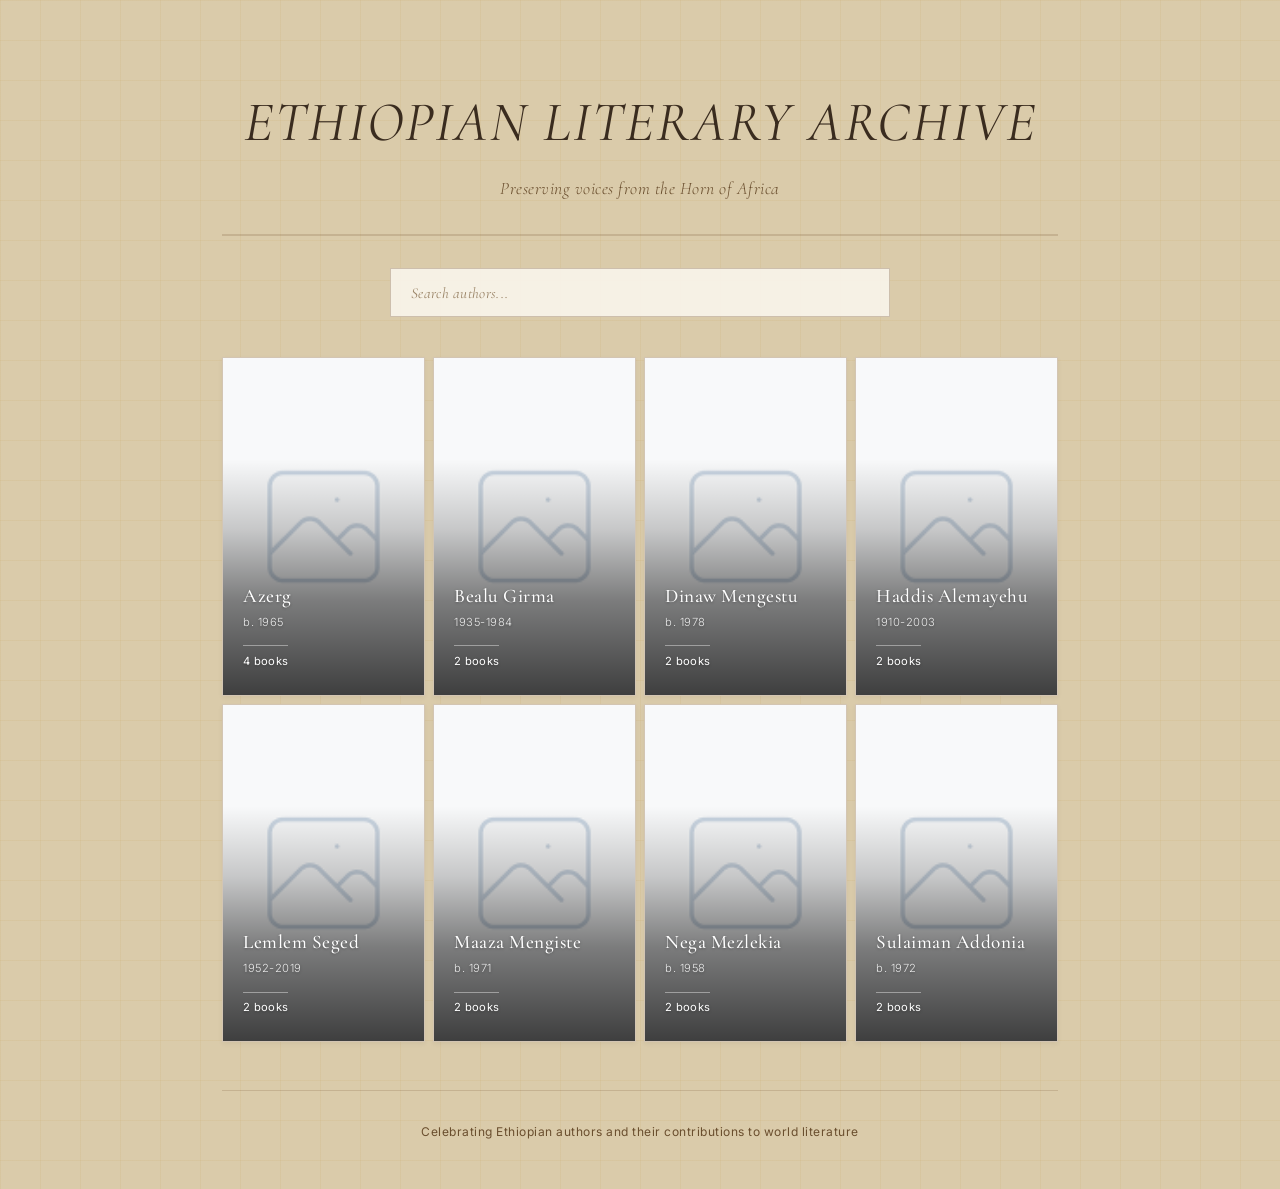
==== index.html @ 119cc8d7 "minor updates" ====
<!DOCTYPE html>
<html lang="en">
<head>
    <meta charset="UTF-8">
    <meta name="viewport" content="width=device-width, initial-scale=1.0">
    
    <!-- Primary Meta Tags -->
    <title>Ethiopian Literary Archive | Discover Ethiopian Authors & Books</title>
    <meta name="title" content="Ethiopian Literary Archive | Discover Ethiopian Authors & Books">
    <meta name="description" content="Explore the rich literary heritage of Ethiopia. Discover celebrated Ethiopian authors, their books, and literary works from Haddis Alemayehu to contemporary writers.">
    <meta name="keywords" content="Ethiopian authors, Ethiopian books, Ethiopian literature, Ethiopian writers, African literature, Amharic books, Ethiopian novels, Haddis Alemayehu, Maaza Mengiste, Dinaw Mengestu">
    <meta name="author" content="Ethiopian Literary Archive">
    <meta name="robots" content="index, follow">
    <meta name="language" content="English">
    <meta name="revisit-after" content="7 days">
        
    <!-- Preconnect for performance -->
    <link rel="preconnect" href="https://fonts.googleapis.com">
    <link rel="preconnect" href="https://fonts.gstatic.com" crossorigin>
    <link rel="preconnect" href="https://cdnjs.cloudflare.com">
    
    <!-- Fonts and Styles -->
    <link href="https://fonts.googleapis.com/css2?family=Cormorant+Garamond:ital,wght@0,300;0,400;0,500;0,600;1,300;1,400&family=Inter:opsz,wght@14..32,300;14..32,400;14..32,500&display=swap" rel="stylesheet">
    <link rel="stylesheet" href="https://cdnjs.cloudflare.com/ajax/libs/font-awesome/6.4.0/css/all.min.css">
    <link rel="stylesheet" href="style.css">
</head>
<body>
    <div class="page-wrapper">
        <header>
            <h1>Ethiopian Literary Archive</h1>
            <p class="subtitle">Preserving voices from the Horn of Africa</p>
        </header>

        <div class="search-section">
            <div class="search-wrapper">
                <input type="text" id="searchInput" placeholder="Search authors..." class="search-input" aria-label="Search authors">
                <button id="clearSearchBtn" class="clear-search-btn" style="display: none;" aria-label="Clear search">
                    <i class="fas fa-times"></i>
                </button>
            </div>
        </div>

        <div class="authors-grid" id="authorsGrid" aria-live="polite" aria-label="Authors grid">
            <div class="loading">Loading authors...</div>
        </div>

        <footer>
            <p>Celebrating Ethiopian authors and their contributions to world literature</p>
        </footer>
    </div>

    <script src="script.js"></script>
</body>
</html>
---- style.css ----
* {
    margin: 0;
    padding: 0;
    box-sizing: border-box;
}

body {
    background: #DACBAA;
    background-image: 
        linear-gradient(rgba(210, 185, 135, 0.3) 1px, transparent 1px),
        linear-gradient(90deg, rgba(210, 185, 135, 0.3) 1px, transparent 1px);
    background-size: 40px 40px;
    font-family: 'Inter', system-ui, -apple-system, sans-serif;
    color: #2D2418;
    line-height: 1.5;
}

.page-wrapper {
    max-width: 900px;
    margin: 0 auto;
    padding: 2rem 2rem 1rem;
}

/* Header Styles */
header {
    text-align: center;
    padding: 3rem 1rem 2rem;
    border-bottom: 2px solid rgba(110, 75, 45, 0.2);
    margin-bottom: 2rem;
}

h1 {
    font-family: 'Cormorant Garamond', 'Times New Roman', serif;
    font-size: 3.5rem;
    font-weight: 400;
    letter-spacing: -0.5px;
    color: #3A2C1F;
    margin-bottom: 0.75rem;
    text-transform: uppercase;
    font-style: italic;
    letter-spacing: 2px;
}

.subtitle {
    font-family: 'Cormorant Garamond', serif;
    font-size: 1.1rem;
    color: #6A4E2E;
    font-weight: 300;
    font-style: italic;
    letter-spacing: 0.5px;
}

/* Search Section */
.search-section {
    margin-bottom: 2.5rem;
    display: flex;
    justify-content: center;
}

.search-wrapper {
    width: 100%;
    max-width: 500px;
    position: relative;
}

.search-input {
    width: 100%;
    padding: 0.875rem 3rem 0.875rem 1.25rem;
    font-family: 'Inter', sans-serif;
    font-size: 0.95rem;
    background: rgba(250, 245, 235, 0.9);
    border: 1px solid rgba(110, 75, 45, 0.3);
    border-radius: 0;
    color: #2D2418;
    transition: all 0.3s ease;
    outline: none;
    letter-spacing: 0.3px;
}

.search-input:focus {
    border-color: #8B6B3D;
    background: #FFFEF8;
    box-shadow: 0 2px 8px rgba(0, 0, 0, 0.05);
}

.search-input::placeholder {
    color: #9B8568;
    font-style: italic;
    font-family: 'Cormorant Garamond', serif;
}

.clear-search-btn {
    position: absolute;
    right: 12px;
    top: 50%;
    transform: translateY(-50%);
    background: none;
    border: none;
    color: #9B8568;
    cursor: pointer;
    font-size: 1rem;
    padding: 5px;
    display: flex;
    align-items: center;
    justify-content: center;
    transition: color 0.2s ease;
}

.clear-search-btn:hover {
    color: #3A2C1F;
}

/* Breadcrumb */
.breadcrumb {
    font-family: 'Inter', sans-serif;
    font-size: 0.8rem;
    margin-bottom: 2rem;
    padding: 0.75rem 0;
    border-bottom: 1px solid rgba(110, 75, 45, 0.2);
}

.breadcrumb a {
    color: #6A4E2E;
    text-decoration: none;
    transition: color 0.2s ease;
}

.breadcrumb a:hover {
    color: #C17B5E;
}

.breadcrumb .separator {
    margin: 0 0.5rem;
    color: #9B8568;
}

.breadcrumb .current {
    color: #3A2C1F;
    font-weight: 500;
}

/* Authors Grid */
.authors-grid {
    display: grid;
    grid-template-columns: repeat(4, 1fr);
    gap: 0.5rem;
    margin-bottom: 3rem;
}

.author-card {
    position: relative;
    display: block;
    text-decoration: none;
    color: inherit;
    aspect-ratio: 3 / 5;
    overflow: hidden;
    cursor: pointer;
    background: #F5EDE0;
    border: 1px solid rgba(110, 75, 45, 0.25);
    transition: all 0.4s cubic-bezier(0.2, 0.9, 0.4, 1.1);
    box-shadow: 0 2px 5px rgba(0, 0, 0, 0.05);
}

.author-card:hover {
    transform: translateY(-6px);
    border-color: #C17B5E;
    box-shadow: 0 12px 25px rgba(0, 0, 0, 0.12);
}

.author-image {
    position: absolute;
    top: 0;
    left: 0;
    width: 100%;
    height: 100%;
    overflow: hidden;
    background: #E6DBCB;
}

.author-image img {
    width: 100%;
    height: 100%;
    object-fit: cover;
}

.placeholder-img {
    width: 100%;
    height: 100%;
    background: linear-gradient(135deg, #E6DBCB 0%, #D4C4AC 100%);
    display: flex;
    align-items: center;
    justify-content: center;
    font-size: 3rem;
    color: #8B6B3D;
}

.author-card::before {
    content: '';
    position: absolute;
    bottom: 0;
    left: 0;
    right: 0;
    height: 70%;
    background: linear-gradient(to top, 
        rgba(0, 0, 0, 0.75) 0%,
        rgba(0, 0, 0, 0.5) 40%,
        rgba(0, 0, 0, 0.2) 70%,
        transparent 100%);
    z-index: 1;
    transition: opacity 0.3s ease;
}

.author-card:hover::before {
    background: linear-gradient(to top, 
        rgba(0, 0, 0, 0.85) 0%,
        rgba(0, 0, 0, 0.6) 40%,
        rgba(0, 0, 0, 0.3) 70%,
        transparent 100%);
}

.author-info {
    position: absolute;
    bottom: 0;
    left: 0;
    right: 0;
    padding: 1.75rem 1.25rem 1.5rem;
    z-index: 2;
    color: white;
    text-shadow: 0 1px 3px rgba(0, 0, 0, 0.3);
}

.author-name {
    font-family: 'Cormorant Garamond', serif;
    font-size: 1.2rem;
    font-weight: 500;
    margin-bottom: 0.35rem;
    letter-spacing: 0.5px;
    line-height: 1.3;
}

.author-years {
    font-family: 'Inter', sans-serif;
    font-size: 0.7rem;
    font-weight: 300;
    letter-spacing: 0.5px;
    opacity: 0.85;
    margin-bottom: 0.5rem;
}

.author-books {
    font-family: 'Inter', sans-serif;
    font-size: 0.7rem;
    font-weight: 400;
    letter-spacing: 0.3px;
    display: inline-block;
    padding-top: 0.4rem;
    border-top: 1px solid rgba(255, 255, 255, 0.4);
    margin-top: 0.4rem;
}

.loading, .no-results {
    grid-column: 1 / -1;
    text-align: center;
    padding: 4rem 2rem;
    font-family: 'Cormorant Garamond', serif;
    font-size: 1.2rem;
    font-style: italic;
    color: #6A4E2E;
    background: rgba(250, 245, 235, 0.6);
    border: 1px solid rgba(110, 75, 45, 0.2);
}

/* Footer */
footer {
    text-align: center;
    padding: 2rem 1rem;
    border-top: 1px solid rgba(110, 75, 45, 0.2);
    margin-top: 1rem;
    font-family: 'Inter', sans-serif;
    font-size: 0.75rem;
    letter-spacing: 0.5px;
    color: #6A4E2E;
}

/* Responsive Design */
@media (max-width: 1200px) {
    .authors-grid {
        grid-template-columns: repeat(5, 1fr);
    }
    
    .page-wrapper {
        padding: 1.5rem;
    }
}

@media (max-width: 992px) {
    .authors-grid {
        grid-template-columns: repeat(4, 1fr);
    }
    
    h1 {
        font-size: 2.8rem;
    }
}

@media (max-width: 768px) {
    .page-wrapper {
        padding: 1rem;
    }
    
    header {
        padding: 2rem 1rem 1.5rem;
    }
    
    h1 {
        font-size: 2rem;
    }
    
    .subtitle {
        font-size: 0.9rem;
    }
    
    .authors-grid {
        grid-template-columns: repeat(3, 1fr);
        gap: 0.5rem;
    }
    
    .author-info {
        padding: 1.25rem 1rem 1rem;
    }
    
    .author-name {
        font-size: 0.95rem;
    }
    
    .author-years, .author-books {
        font-size: 0.6rem;
    }
}

@media (max-width: 480px) {
    .authors-grid {
        grid-template-columns: repeat(2, 1fr);
        gap: 0.5rem;
    }
    
    .author-info {
        padding: 1rem 0.75rem 0.75rem;
    }
    
    .author-name {
        font-size: 0.85rem;
    }
    
    .search-section {
        margin-bottom: 1.5rem;
    }
    
    .search-input {
        padding: 0.7rem 2.5rem 0.7rem 1rem;
        font-size: 0.85rem;
    }
}

/* Back Link */
.back-link {
    display: inline-flex;
    align-items: center;
    gap: 0.5rem;
    font-family: 'Inter', sans-serif;
    font-size: 0.875rem;
    color: #6A4E2E;
    text-decoration: none;
    margin-bottom: 1.5rem;
    transition: color 0.2s ease;
}

.back-link:hover {
    color: #3A2C1F;
}

/* Author Detail Page */
.author-content {
    min-height: 400px;
}

.loading-state {
    text-align: center;
    padding: 4rem 2rem;
    font-family: 'Cormorant Garamond', serif;
    font-size: 1.2rem;
    font-style: italic;
    color: #6A4E2E;
}

.loading-spinner {
    width: 40px;
    height: 40px;
    margin: 0 auto 1rem;
    border: 2px solid rgba(110, 75, 45, 0.2);
    border-top-color: #8B6B3D;
    border-radius: 50%;
    animation: spin 0.8s linear infinite;
}

@keyframes spin {
    to { transform: rotate(360deg); }
}

/* Author Two-Column Layout */
.author-detail {
    margin: 2rem 0 3rem;
}

.author-two-columns {
    display: grid;
    grid-template-columns: 1fr 2fr;
    gap: 2.5rem;
    margin-bottom: 3rem;
    padding-bottom: 2rem;
    border-bottom: 1px solid rgba(110, 75, 45, 0.2);
}

/* Left Column - Author Image */
.author-portrait {
    background: #F5EDE0;
    border: 1px solid rgba(110, 75, 45, 0.25);
    overflow: hidden;
    aspect-ratio: 3 / 4;
}

.author-portrait img {
    width: 100%;
    height: 100%;
    object-fit: cover;
    display: block;
}

.portrait-placeholder {
    width: 100%;
    height: 100%;
    background: linear-gradient(135deg, #E6DBCB 0%, #D4C4AC 100%);
    display: flex;
    align-items: center;
    justify-content: center;
    font-size: 4rem;
    color: #8B6B3D;
}

/* Right Column - Author Info */
.author-details {
    display: flex;
    flex-direction: column;
    gap: 1.25rem;
}

.author-name-large {
    font-family: 'Cormorant Garamond', serif;
    font-size: 2.5rem;
    font-weight: 500;
    color: #3A2C1F;
    margin-bottom: 0.25rem;
    letter-spacing: 1px;
}

.author-meta {
    font-family: 'Inter', sans-serif;
    font-size: 0.9rem;
    color: #6A4E2E;
    display: flex;
    flex-wrap: wrap;
    gap: 1rem;
    padding-bottom: 0.5rem;
    border-bottom: 1px solid rgba(110, 75, 45, 0.2);
}

.meta-item {
    display: inline-flex;
    align-items: center;
    gap: 0.5rem;
}

.meta-item i {
    font-size: 0.8rem;
    color: #9B8568;
}

.author-bio {
    font-family: 'Inter', sans-serif;
    font-size: 0.95rem;
    line-height: 1.6;
    color: #2D2418;
    margin-top: 0.5rem;
}

.external-links {
    margin-top: 1rem;
    padding-top: 1rem;
    border-top: 1px solid rgba(110, 75, 45, 0.2);
}

.external-links h3 {
    font-family: 'Cormorant Garamond', serif;
    font-size: 1rem;
    font-weight: 500;
    color: #6A4E2E;
    margin-bottom: 0.75rem;
    letter-spacing: 0.5px;
}

.links-container {
    display: flex;
    gap: 1rem;
    flex-wrap: wrap;
}

.external-link {
    display: inline-flex;
    align-items: center;
    gap: 0.5rem;
    font-family: 'Inter', sans-serif;
    font-size: 0.85rem;
    color: #6A4E2E;
    text-decoration: none;
    padding: 0.4rem 0.8rem;
    background: rgba(245, 237, 224, 0.5);
    border: 1px solid rgba(110, 75, 45, 0.25);
    transition: all 0.2s ease;
}

.external-link:hover {
    background: rgba(245, 237, 224, 0.8);
    border-color: #C17B5E;
    color: #C17B5E;
    transform: translateY(-2px);
}

.external-link i {
    font-size: 0.9rem;
}

.featured-book {
    margin-top: 1.5rem;
    padding: 1.25rem;
    background: rgba(245, 237, 224, 0.5);
    border-left: 3px solid #C17B5E;
    border-radius: 2px;
}

.featured-label {
    display: inline-flex;
    align-items: center;
    gap: 0.5rem;
    font-family: 'Inter', sans-serif;
    font-size: 0.7rem;
    font-weight: 500;
    text-transform: uppercase;
    letter-spacing: 1px;
    color: #C17B5E;
    margin-bottom: 0.75rem;
}

.featured-label i {
    font-size: 0.8rem;
}

.featured-book h4 {
    font-family: 'Cormorant Garamond', serif;
    font-size: 1.1rem;
    font-weight: 500;
    color: #3A2C1F;
    margin-bottom: 0.5rem;
}

.featured-book-link {
    display: inline-flex;
    align-items: center;
    gap: 0.5rem;
    font-family: 'Inter', sans-serif;
    font-size: 0.85rem;
    color: #C17B5E;
    text-decoration: none;
    margin-top: 0.5rem;
    transition: gap 0.2s ease;
}

.featured-book-link:hover {
    gap: 0.75rem;
    text-decoration: underline;
}

@media (max-width: 768px) {
    .external-links {
        margin-top: 0.75rem;
        padding-top: 0.75rem;
    }
    
    .links-container {
        gap: 0.75rem;
    }
    
    .external-link {
        font-size: 0.8rem;
        padding: 0.35rem 0.7rem;
    }
    
    .featured-book {
        padding: 1rem;
        margin-top: 1rem;
    }
    
    .featured-book h4 {
        font-size: 1rem;
    }
}

/* Books Section */
.books-section {
    margin-top: 2rem;
}

.books-section h2 {
    font-family: 'Cormorant Garamond', serif;
    font-size: 1.8rem;
    font-weight: 400;
    color: #3A2C1F;
    margin-bottom: 1.5rem;
    letter-spacing: 1px;
    border-left: 3px solid #C17B5E;
    padding-left: 1rem;
}

.books-grid {
    display: grid;
    grid-template-columns: repeat(4, 1fr);
    gap: 0.5rem;
    margin-bottom: 2rem;
}

.book-card {
    display: block;
    text-decoration: none;
    color: inherit;
    background: #F5EDE0;
    border: 1px solid rgba(110, 75, 45, 0.25);
    transition: all 0.3s cubic-bezier(0.2, 0.9, 0.4, 1.1);
    overflow: hidden;
}

.book-card:hover {
    transform: translateY(-4px);
    border-color: #C17B5E;
    box-shadow: 0 8px 20px rgba(0, 0, 0, 0.08);
}

.book-image {
    width: 100%;
    aspect-ratio: 2 / 2.5;
    overflow: hidden;
    background: #E6DBCB;
}

.book-image img {
    width: 100%;
    height: 100%;
    object-fit: cover;
}

.book-placeholder {
    width: 100%;
    height: 100%;
    background: linear-gradient(135deg, #E6DBCB 0%, #D4C4AC 100%);
    display: flex;
    align-items: center;
    justify-content: center;
    font-size: 2rem;
    color: #8B6B3D;
}

.book-info {
    padding: 0.875rem;
    text-align: center;
}

.book-title {
    font-family: 'Cormorant Garamond', serif;
    font-size: 1rem;
    font-weight: 500;
    color: #2D2418;
    margin-bottom: 0.35rem;
    line-height: 1.3;
}

.book-year {
    font-family: 'Inter', sans-serif;
    font-size: 0.75rem;
    color: #6A4E2E;
    letter-spacing: 0.3px;
}

.book-genre {
    font-family: 'Inter', sans-serif;
    font-size: 0.65rem;
    color: #C17B5E;
    margin-top: 0.25rem;
    letter-spacing: 0.3px;
    text-transform: uppercase;
}

.book-series {
    display: inline-block;
    font-family: 'Inter', sans-serif;
    font-size: 0.65rem;
    font-weight: 500;
    color: #C17B5E;
    background: rgba(193, 123, 94, 0.1);
    padding: 0.2rem 0.5rem;
    margin-top: 0.5rem;
    letter-spacing: 0.3px;
    border-radius: 2px;
}

.book-series-large {
    display: inline-flex;
    align-items: center;
    gap: 0.5rem;
    font-family: 'Inter', sans-serif;
    font-size: 0.85rem;
    color: #C17B5E;
    background: rgba(193, 123, 94, 0.1);
    padding: 0.4rem 0.8rem;
    margin-top: 0.5rem;
    border-radius: 2px;
}

.book-series-large i {
    font-size: 0.9rem;
}

.series-info {
    margin-top: 0.5rem;
    padding: 0.75rem;
    background: rgba(245, 237, 224, 0.5);
    border-left: 2px solid #C17B5E;
}

.series-info p {
    font-family: 'Inter', sans-serif;
    font-size: 0.85rem;
    color: #6A4E2E;
    margin-bottom: 0.5rem;
}

.series-books-link {
    display: inline-flex;
    align-items: center;
    gap: 0.5rem;
    font-family: 'Inter', sans-serif;
    font-size: 0.8rem;
    color: #C17B5E;
    text-decoration: none;
    margin-top: 0.5rem;
    transition: gap 0.2s ease;
}

.series-books-link:hover {
    gap: 0.75rem;
    text-decoration: underline;
}

@media (max-width: 768px) {
    .book-series {
        font-size: 0.6rem;
        padding: 0.15rem 0.4rem;
    }
    
    .book-series-large {
        font-size: 0.75rem;
        padding: 0.35rem 0.7rem;
    }
    
    .series-info {
        padding: 0.6rem;
    }
}

/* Related Authors Section */
.related-authors-section {
    margin-top: 3rem;
    padding-top: 2rem;
    border-top: 1px solid rgba(110, 75, 45, 0.2);
}

.related-authors-section h2 {
    font-family: 'Cormorant Garamond', serif;
    font-size: 1.5rem;
    font-weight: 400;
    color: #3A2C1F;
    margin-bottom: 1.5rem;
    letter-spacing: 1px;
}

.related-authors-grid {
    display: grid;
    grid-template-columns: repeat(4, 1fr);
    gap: 0.5rem;
}

.related-author-card {
    display: block;
    text-decoration: none;
    color: inherit;
    background: #F5EDE0;
    border: 1px solid rgba(110, 75, 45, 0.25);
    transition: all 0.3s ease;
    overflow: hidden;
    aspect-ratio: 3 / 4;
    position: relative;
}

.related-author-card:hover {
    transform: translateY(-4px);
    border-color: #C17B5E;
}

.related-author-image {
    width: 100%;
    height: 100%;
    overflow: hidden;
    background: #E6DBCB;
}

.related-author-image img {
    width: 100%;
    height: 100%;
    object-fit: cover;
}

.related-author-placeholder {
    width: 100%;
    height: 100%;
    background: linear-gradient(135deg, #E6DBCB 0%, #D4C4AC 100%);
    display: flex;
    align-items: center;
    justify-content: center;
    font-size: 2rem;
    color: #8B6B3D;
}

.related-author-info {
    position: absolute;
    bottom: 0;
    left: 0;
    right: 0;
    padding: 1rem;
    background: linear-gradient(to top, rgba(0, 0, 0, 0.7), transparent);
    color: white;
}

.related-author-name {
    font-family: 'Cormorant Garamond', serif;
    font-size: 0.9rem;
    font-weight: 500;
    margin-bottom: 0.2rem;
}

.related-author-years {
    font-family: 'Inter', sans-serif;
    font-size: 0.65rem;
    opacity: 0.8;
}

/* Error State */
.error-state {
    text-align: center;
    padding: 4rem 2rem;
    background: rgba(250, 245, 235, 0.6);
    border: 1px solid rgba(110, 75, 45, 0.2);
}

.error-state i {
    font-size: 3rem;
    color: #C17B5E;
    margin-bottom: 1rem;
}

.error-state p {
    font-family: 'Cormorant Garamond', serif;
    font-size: 1.2rem;
    color: #6A4E2E;
    margin-bottom: 1rem;
}

.error-state a {
    color: #C17B5E;
    text-decoration: none;
    font-family: 'Inter', sans-serif;
    font-size: 0.9rem;
}

/* Responsive Design for Author Page */
@media (max-width: 992px) {
    .author-two-columns {
        grid-template-columns: 1fr 1.5fr;
        gap: 2rem;
    }
    
    .books-grid {
        grid-template-columns: repeat(3, 1fr);
    }
    
    .related-authors-grid {
        grid-template-columns: repeat(3, 1fr);
    }
}

@media (max-width: 768px) {
    .author-two-columns {
        grid-template-columns: 1fr;
        gap: 1.5rem;
    }
    
    .author-portrait {
        max-width: 300px;
        margin: 0 auto;
    }
    
    .author-name-large {
        font-size: 2rem;
        text-align: center;
    }
    
    .author-meta {
        justify-content: center;
    }
    
    .author-bio {
        text-align: center;
    }
    
    .books-grid {
        grid-template-columns: repeat(2, 1fr);
    }
    
    .related-authors-grid {
        grid-template-columns: repeat(2, 1fr);
    }
    
    .books-section h2 {
        font-size: 1.5rem;
    }
    
    .book-genre {
        font-size: 0.6rem;
    }
}

@media (max-width: 480px) {
    .books-grid {
        grid-template-columns: repeat(2, 1fr);
    }
    
    .related-authors-grid {
        grid-template-columns: repeat(2, 1fr);
    }
    
    .book-title {
        font-size: 0.85rem;
    }
    
    .book-info {
        padding: 0.75rem;
    }
}

/* Book Detail Page */
.book-content {
    min-height: 400px;
}

/* Book Detail Two-Column Layout */
.book-detail {
    margin: 1rem 0 3rem;
}

.book-two-columns {
    display: grid;
    grid-template-columns: 1fr 2fr;
    gap: 2.5rem;
    margin-bottom: 3rem;
    padding-bottom: 2rem;
    border-bottom: 1px solid rgba(110, 75, 45, 0.2);
}

/* Left Column - Book Cover */
.book-cover {
    background: #F5EDE0;
    border: 1px solid rgba(110, 75, 45, 0.25);
    overflow: hidden;
    aspect-ratio: 2 / 3;
}

.book-cover img {
    width: 100%;
    height: 100%;
    object-fit: cover;
    display: block;
}

.cover-placeholder {
    width: 100%;
    height: 100%;
    background: linear-gradient(135deg, #E6DBCB 0%, #D4C4AC 100%);
    display: flex;
    align-items: center;
    justify-content: center;
    font-size: 4rem;
    color: #8B6B3D;
}

/* Right Column - Book Info */
.book-info-detail {
    display: flex;
    flex-direction: column;
    gap: 1.25rem;
}

.book-title-large {
    font-family: 'Cormorant Garamond', serif;
    font-size: 2.5rem;
    font-weight: 500;
    color: #3A2C1F;
    margin-bottom: 0.25rem;
    letter-spacing: 1px;
    line-height: 1.2;
}

.book-author-link {
    font-family: 'Inter', sans-serif;
    font-size: 1.1rem;
    color: #C17B5E;
    text-decoration: none;
    display: inline-flex;
    align-items: center;
    gap: 0.5rem;
    transition: color 0.2s ease;
}

.book-author-link:hover {
    color: #8B6B3D;
    text-decoration: underline;
}

.book-meta-grid {
    display: grid;
    grid-template-columns: repeat(2, 1fr);
    gap: 0.75rem;
    padding: 1rem 0;
    border-top: 1px solid rgba(110, 75, 45, 0.2);
    border-bottom: 1px solid rgba(110, 75, 45, 0.2);
}

.meta-row {
    display: flex;
    align-items: center;
    gap: 0.75rem;
    font-family: 'Inter', sans-serif;
    font-size: 0.9rem;
    color: #2D2418;
}

.meta-row i {
    width: 1.25rem;
    color: #C17B5E;
    font-size: 0.9rem;
}

.meta-label {
    font-weight: 500;
    color: #6A4E2E;
    min-width: 70px;
}

.meta-value {
    color: #2D2418;
}

.book-description {
    font-family: 'Inter', sans-serif;
    font-size: 0.95rem;
    line-height: 1.7;
    color: #2D2418;
    margin-top: 0.5rem;
}

/* Author Bio Snippet */
.author-bio-snippet {
    margin-top: 1rem;
    padding: 1.5rem;
    background: rgba(245, 237, 224, 0.5);
    border-left: 3px solid #C17B5E;
}

.author-bio-snippet h3 {
    font-family: 'Cormorant Garamond', serif;
    font-size: 1.3rem;
    font-weight: 500;
    color: #3A2C1F;
    margin-bottom: 0.75rem;
}

.author-bio-snippet p {
    font-family: 'Inter', sans-serif;
    font-size: 0.9rem;
    line-height: 1.6;
    color: #2D2418;
    margin-bottom: 0.75rem;
}

.read-more-link {
    display: inline-flex;
    align-items: center;
    gap: 0.5rem;
    font-family: 'Inter', sans-serif;
    font-size: 0.85rem;
    color: #C17B5E;
    text-decoration: none;
    transition: gap 0.2s ease;
}

.read-more-link:hover {
    gap: 0.75rem;
    text-decoration: underline;
}

/* Other Books Section */
.other-books-section {
    margin-top: 2rem;
}

.other-books-section h2 {
    font-family: 'Cormorant Garamond', serif;
    font-size: 1.5rem;
    font-weight: 400;
    color: #3A2C1F;
    margin-bottom: 1.5rem;
    letter-spacing: 1px;
}

.other-books-grid {
    display: grid;
    grid-template-columns: repeat(4, 1fr);
    gap: 1.5rem;
}

/* Responsive Design for Book Page */
@media (max-width: 992px) {
    .book-two-columns {
        grid-template-columns: 1fr 1.5fr;
        gap: 2rem;
    }
    
    .book-title-large {
        font-size: 2rem;
    }
    
    .other-books-grid {
        grid-template-columns: repeat(3, 1fr);
        gap: 1.25rem;
    }
}

@media (max-width: 768px) {
    .book-two-columns {
        grid-template-columns: 1fr;
        gap: 1.5rem;
    }
    
    .book-cover {
        max-width: 300px;
        margin: 0 auto;
    }
    
    .book-title-large {
        font-size: 1.75rem;
        text-align: center;
    }
    
    .book-author-link {
        justify-content: center;
    }
    
    .book-meta-grid {
        grid-template-columns: 1fr;
        gap: 0.5rem;
    }
    
    .other-books-grid {
        grid-template-columns: repeat(2, 1fr);
        gap: 1rem;
    }
    
    .author-bio-snippet {
        padding: 1.25rem;
    }
}

@media (max-width: 480px) {
    .other-books-grid {
        grid-template-columns: repeat(2, 1fr);
        gap: 0.75rem;
    }
    
    .book-meta-grid {
        gap: 0.5rem;
    }
    
    .meta-row {
        font-size: 0.85rem;
    }
}
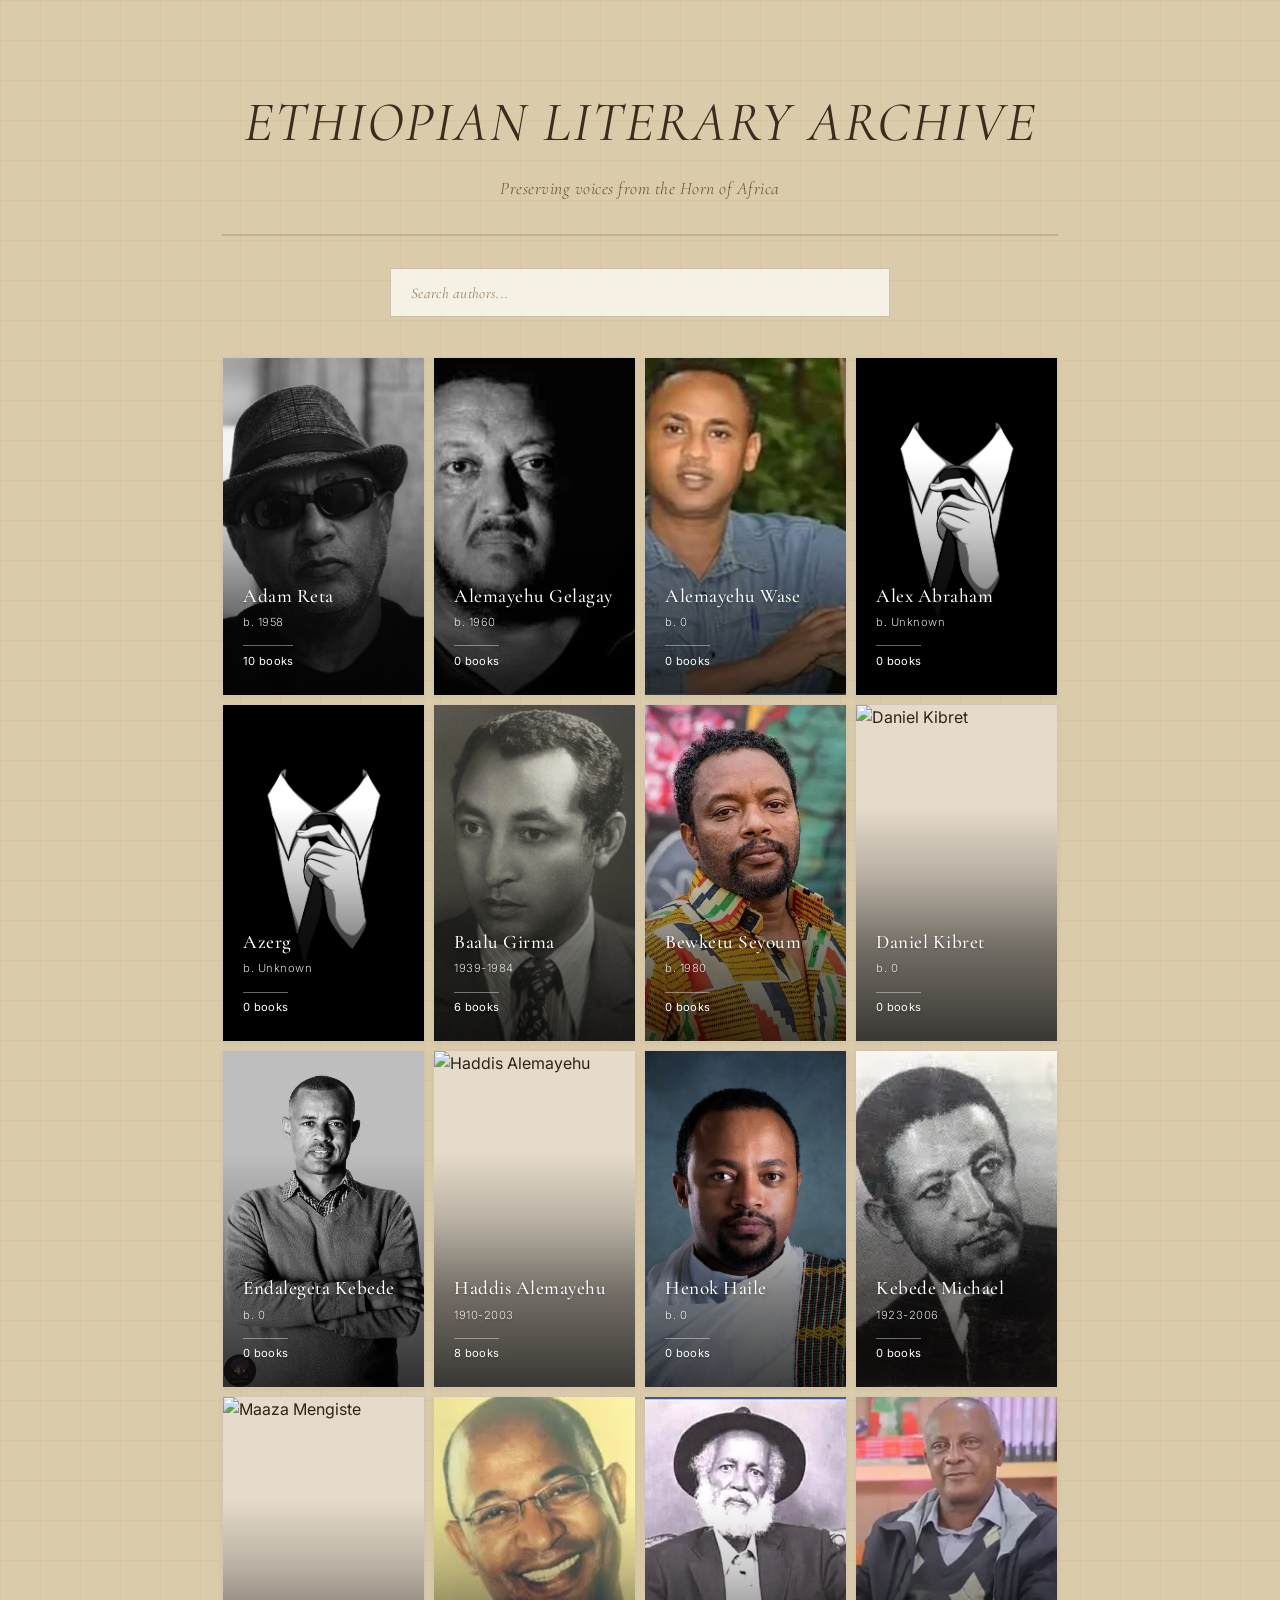
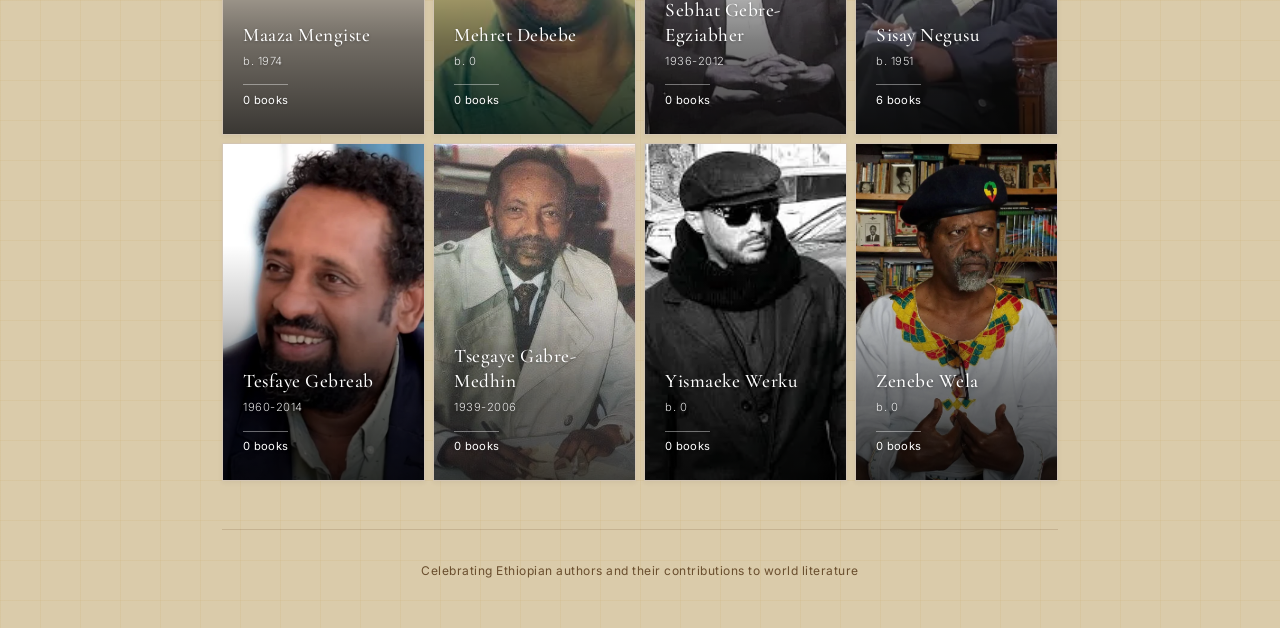
==== commit 084ecf3e: "adds seo stuff" ====
--- a/index.html
+++ b/index.html
@@ -13,7 +13,24 @@
     <meta name="robots" content="index, follow">
     <meta name="language" content="English">
     <meta name="revisit-after" content="7 days">
-        
+    
+    <!-- Open Graph / Facebook -->
+    <meta property="og:type" content="website">
+    <meta property="og:url" content="https://etharchive.github.io/">
+    <meta property="og:title" content="Ethiopian Literary Archive | Discover Ethiopian Authors & Books">
+    <meta property="og:description" content="Explore the rich literary heritage of Ethiopia. Discover celebrated Ethiopian authors, their books, and literary works.">
+    <meta property="og:image" content="https://etharchive.github.io/images/og-image.jpg">
+    
+    <!-- Twitter -->
+    <meta property="twitter:card" content="summary_large_image">
+    <meta property="twitter:url" content="https://etharchive.github.io/">
+    <meta property="twitter:title" content="Ethiopian Literary Archive | Discover Ethiopian Authors & Books">
+    <meta property="twitter:description" content="Explore the rich literary heritage of Ethiopia. Discover celebrated Ethiopian authors, their books, and literary works.">
+    <meta property="twitter:image" content="https://etharchive.github.io/images/og-image.jpg">
+    
+    <!-- Canonical URL -->
+    <link rel="canonical" href="https://etharchive.github.io/">
+    
     <!-- Preconnect for performance -->
     <link rel="preconnect" href="https://fonts.googleapis.com">
     <link rel="preconnect" href="https://fonts.gstatic.com" crossorigin>
@@ -23,6 +40,25 @@
     <link href="https://fonts.googleapis.com/css2?family=Cormorant+Garamond:ital,wght@0,300;0,400;0,500;0,600;1,300;1,400&family=Inter:opsz,wght@14..32,300;14..32,400;14..32,500&display=swap" rel="stylesheet">
     <link rel="stylesheet" href="https://cdnjs.cloudflare.com/ajax/libs/font-awesome/6.4.0/css/all.min.css">
     <link rel="stylesheet" href="style.css">
+    
+    <!-- JSON-LD Structured Data for Organization -->
+    <script type="application/ld+json">
+    {
+      "@context": "https://schema.org",
+      "@type": "Collection",
+      "name": "Ethiopian Literary Archive",
+      "description": "A digital collection celebrating Ethiopian writers and their literary works",
+      "url": "https://etharchive.github.io",
+      "creator": {
+        "@type": "Organization",
+        "name": "Ethiopian Literary Archive"
+      },
+      "about": {
+        "@type": "Thing",
+        "name": "Ethiopian Literature"
+      }
+    }
+    </script>
 </head>
 <body>
     <div class="page-wrapper">
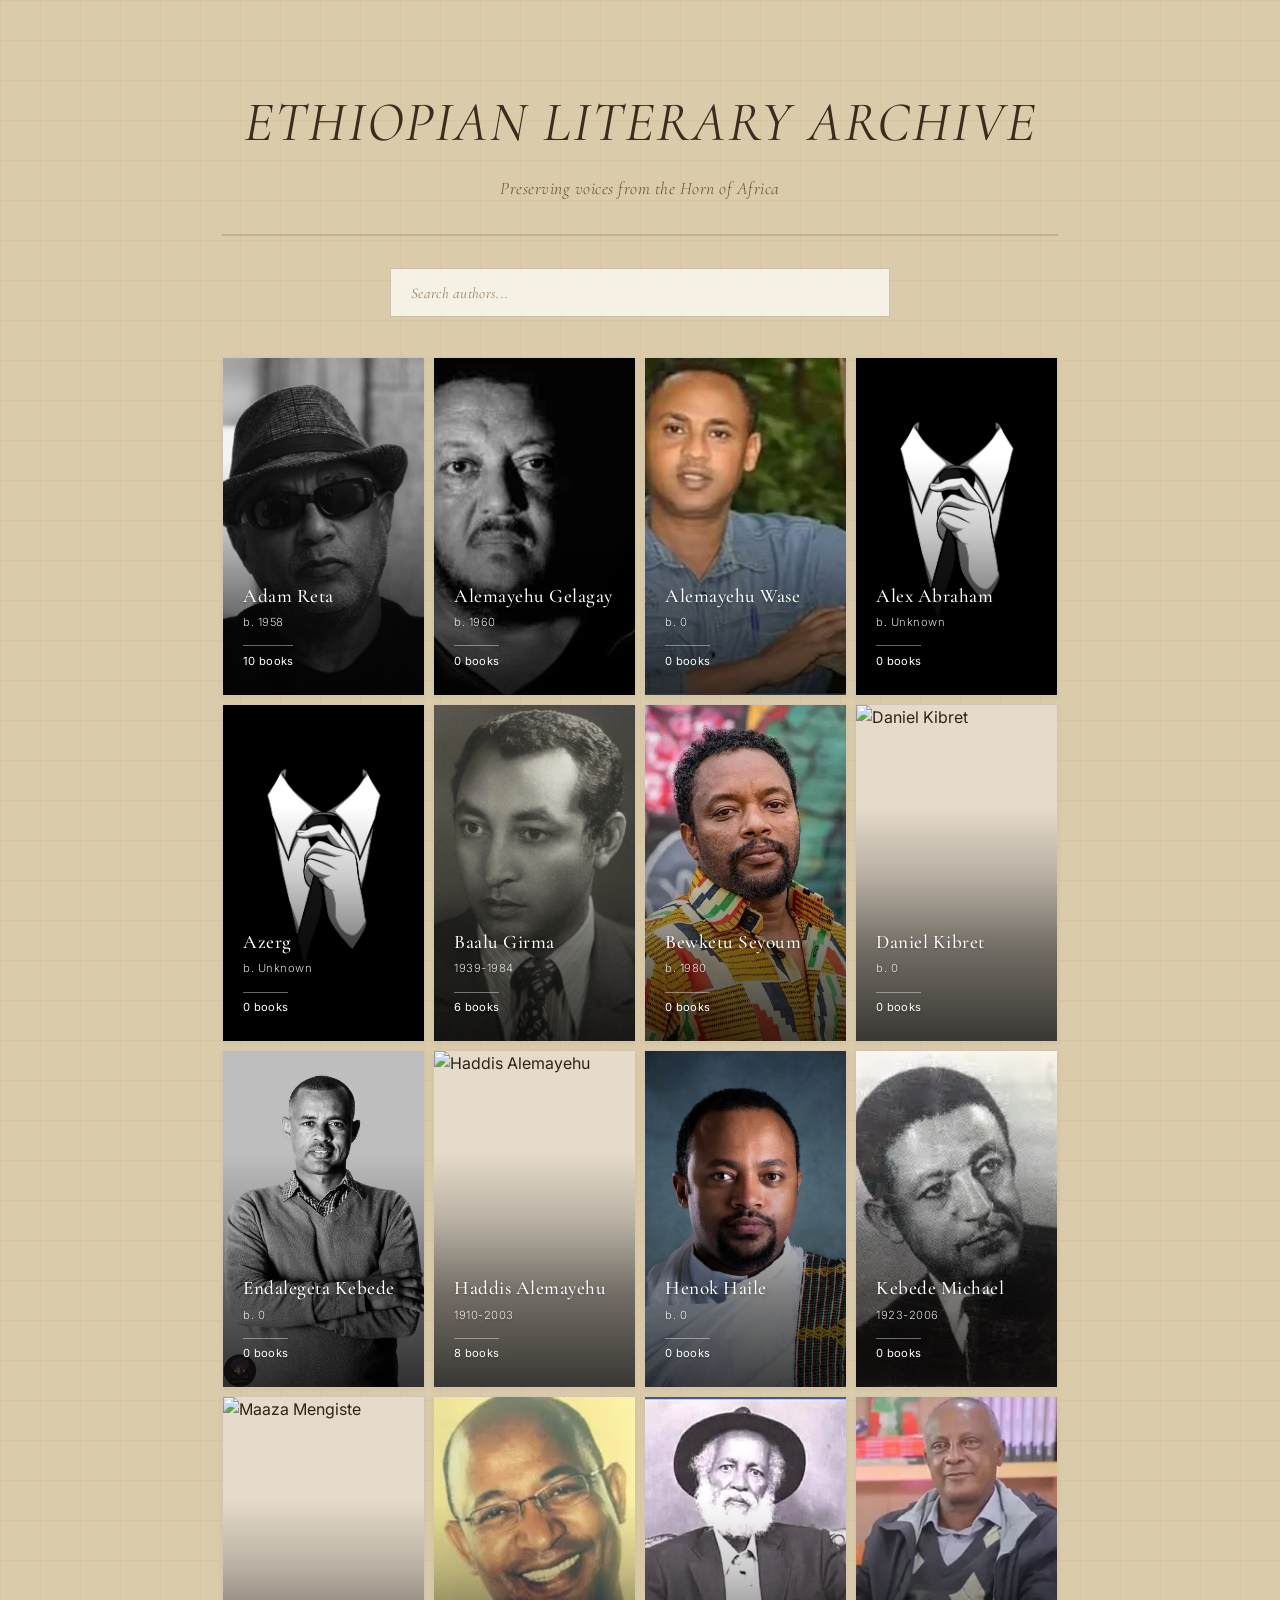
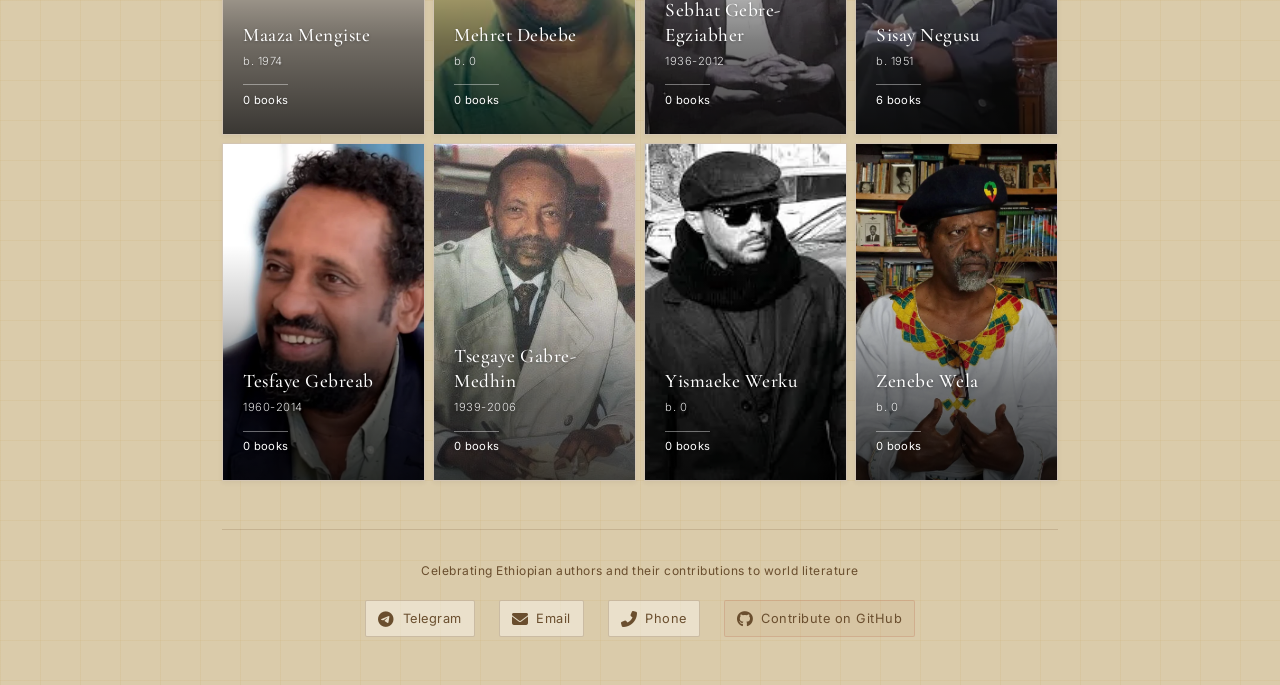
==== commit 28622aa9: "adds socials links to footer" ====
--- a/index.html
+++ b/index.html
@@ -82,6 +82,25 @@
 
         <footer>
             <p>Celebrating Ethiopian authors and their contributions to world literature</p>
+
+            <div class="footer-social">
+                <a href="https://t.me/theyordanos" target="_blank" rel="noopener noreferrer" class="social-link" aria-label="Join our Telegram channel">
+                    <i class="fab fa-telegram-plane"></i>
+                    <span>Telegram</span>
+                </a>
+                <a href="mailto:yordanoszt15@gmail.com" class="social-link" aria-label="Send us an email">
+                    <i class="fas fa-envelope"></i>
+                    <span>Email</span>
+                </a>
+                <a href="tel:+251911234567" class="social-link" aria-label="Call us">
+                    <i class="fas fa-phone-alt"></i>
+                    <span>Phone</span>
+                </a>
+                <a href="https://github.com/etharchive/etharchive.github.io" target="_blank" rel="noopener noreferrer" class="social-link github-link" aria-label="Contribute on GitHub">
+                    <i class="fab fa-github"></i>
+                    <span>Contribute on GitHub</span>
+                </a>
+            </div>
         </footer>
     </div>
 
--- a/style.css
+++ b/style.css
@@ -282,6 +282,113 @@
     color: #6A4E2E;
 }
 
+.footer-content {
+    display: flex;
+    justify-content: space-between;
+    align-items: center;
+    flex-wrap: wrap;
+    gap: 1.5rem;
+}
+
+.footer-info {
+    text-align: left;
+}
+
+.footer-social {
+    display: flex;
+    justify-content: center;
+    gap: 1.5rem;
+    flex-wrap: wrap;
+    margin-top: 20px;
+}
+
+.social-link {
+    display: inline-flex;
+    align-items: center;
+    gap: 0.5rem;
+    font-family: 'Inter', sans-serif;
+    font-size: 0.8rem;
+    color: #6A4E2E;
+    text-decoration: none;
+    padding: 0.5rem 0.75rem;
+    background: rgba(250, 245, 235, 0.5);
+    border: 1px solid rgba(110, 75, 45, 0.25);
+    transition: all 0.2s ease;
+    border-radius: 2px;
+}
+
+.social-link:hover {
+    background: rgba(250, 245, 235, 0.9);
+    border-color: #C17B5E;
+    color: #C17B5E;
+    transform: translateY(-2px);
+}
+
+.social-link i {
+    font-size: 1rem;
+    transition: transform 0.2s ease;
+}
+
+.social-link:hover i {
+    transform: scale(1.1);
+}
+
+.github-link {
+    background: rgba(193, 123, 94, 0.08);
+    border-color: rgba(193, 123, 94, 0.3);
+}
+
+.github-link:hover {
+    background: rgba(193, 123, 94, 0.15);
+    border-color: #C17B5E;
+    color: #C17B5E;
+}
+
+@media (max-width: 768px) {
+    .footer-content {
+        flex-direction: column;
+        text-align: center;
+        gap: 1rem;
+    }
+    
+    .footer-info {
+        text-align: center;
+    }
+    
+    .footer-social {
+        justify-content: center;
+        gap: 0.75rem;
+    }
+    
+    .social-link {
+        padding: 0.4rem 0.6rem;
+        font-size: 0.7rem;
+    }
+    
+    .social-link span {
+        display: inline-block;
+    }
+}
+
+@media (max-width: 480px) {
+    .footer-social {
+        gap: 0.5rem;
+        flex-wrap: wrap;
+    }
+    
+    .social-link {
+        padding: 0.35rem 0.5rem;
+    }
+    
+    .social-link span {
+        font-size: 0.65rem;
+    }
+    
+    .social-link i {
+        font-size: 0.85rem;
+    }
+}
+
 /* Responsive Design */
 @media (max-width: 1200px) {
     .authors-grid {
@@ -1150,7 +1257,7 @@
 .other-books-grid {
     display: grid;
     grid-template-columns: repeat(4, 1fr);
-    gap: 1.5rem;
+    gap: 0.5rem;
 }
 
 /* Responsive Design for Book Page */
@@ -1166,7 +1273,6 @@
     
     .other-books-grid {
         grid-template-columns: repeat(3, 1fr);
-        gap: 1.25rem;
     }
 }
 
@@ -1197,7 +1303,6 @@
     
     .other-books-grid {
         grid-template-columns: repeat(2, 1fr);
-        gap: 1rem;
     }
     
     .author-bio-snippet {
@@ -1206,11 +1311,6 @@
 }
 
 @media (max-width: 480px) {
-    .other-books-grid {
-        grid-template-columns: repeat(2, 1fr);
-        gap: 0.75rem;
-    }
-    
     .book-meta-grid {
         gap: 0.5rem;
     }
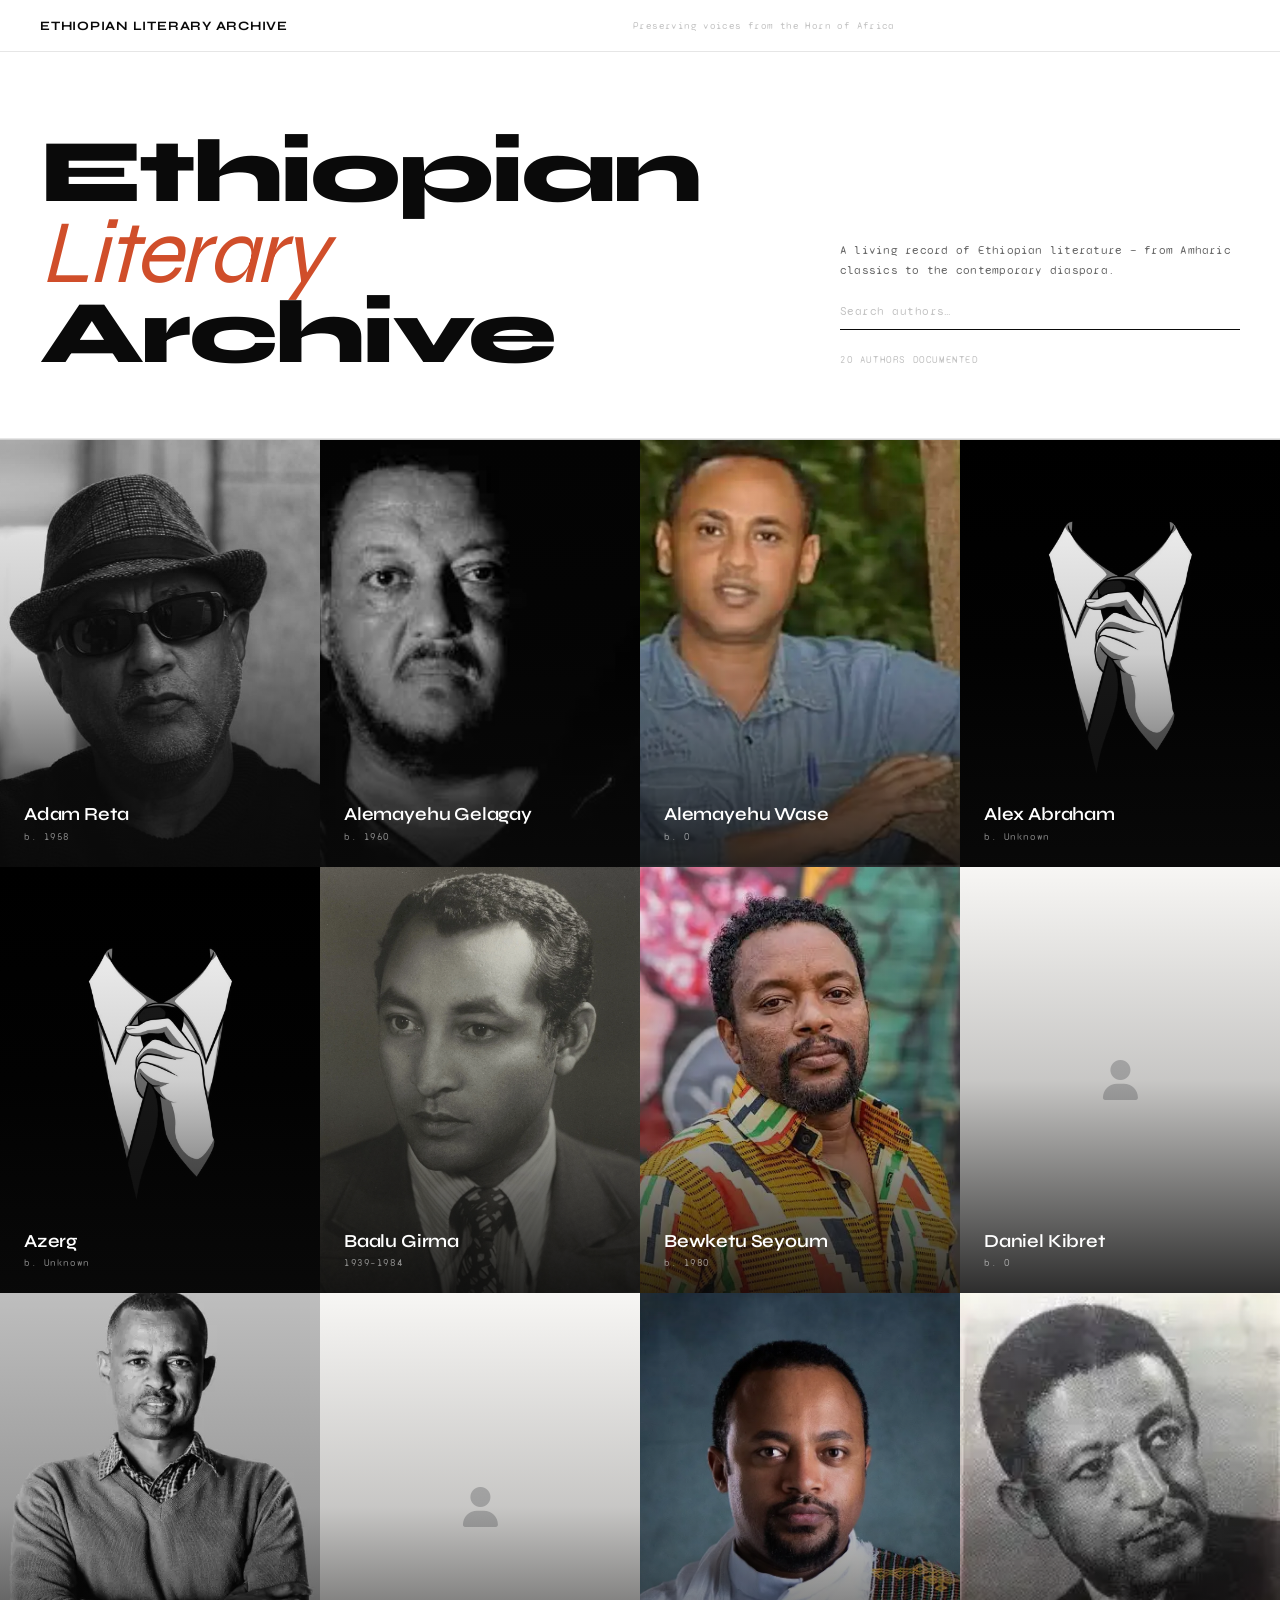
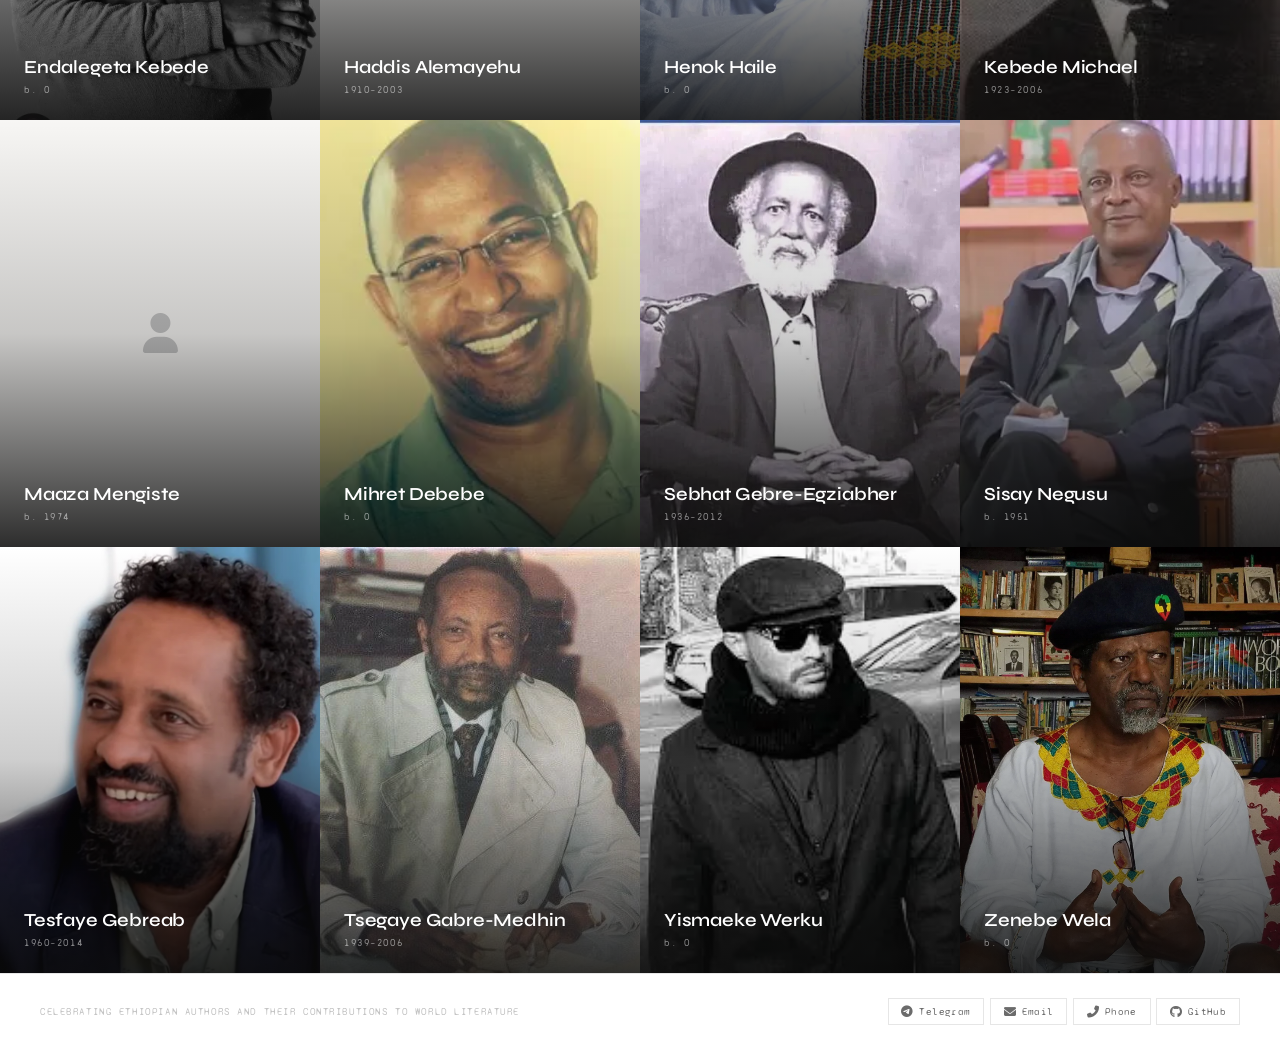
==== commit 7c2e07ca: "site redesign" ====
--- a/index.html
+++ b/index.html
@@ -3,107 +3,81 @@
 <head>
     <meta charset="UTF-8">
     <meta name="viewport" content="width=device-width, initial-scale=1.0">
-    
-    <!-- Primary Meta Tags -->
     <title>Ethiopian Literary Archive | Discover Ethiopian Authors & Books</title>
-    <meta name="title" content="Ethiopian Literary Archive | Discover Ethiopian Authors & Books">
-    <meta name="description" content="Explore the rich literary heritage of Ethiopia. Discover celebrated Ethiopian authors, their books, and literary works from Haddis Alemayehu to contemporary writers.">
-    <meta name="keywords" content="Ethiopian authors, Ethiopian books, Ethiopian literature, Ethiopian writers, African literature, Amharic books, Ethiopian novels, Haddis Alemayehu, Maaza Mengiste, Dinaw Mengestu">
+    <meta name="description" content="Explore the rich literary heritage of Ethiopia. Discover celebrated Ethiopian authors, their books, and literary works.">
+    <meta name="keywords" content="Ethiopian authors, Ethiopian books, Ethiopian literature, Ethiopian writers, African literature, Amharic books">
     <meta name="author" content="Ethiopian Literary Archive">
     <meta name="robots" content="index, follow">
-    <meta name="language" content="English">
-    <meta name="revisit-after" content="7 days">
-    
-    <!-- Open Graph / Facebook -->
     <meta property="og:type" content="website">
     <meta property="og:url" content="https://etharchive.github.io/">
-    <meta property="og:title" content="Ethiopian Literary Archive | Discover Ethiopian Authors & Books">
-    <meta property="og:description" content="Explore the rich literary heritage of Ethiopia. Discover celebrated Ethiopian authors, their books, and literary works.">
-    <meta property="og:image" content="https://etharchive.github.io/images/og-image.jpg">
-    
-    <!-- Twitter -->
+    <meta property="og:title" content="Ethiopian Literary Archive">
+    <meta property="og:description" content="Explore the rich literary heritage of Ethiopia.">
+    <meta property="og:image" content="https://etharchive.github.io/images/og-image.png">
     <meta property="twitter:card" content="summary_large_image">
-    <meta property="twitter:url" content="https://etharchive.github.io/">
-    <meta property="twitter:title" content="Ethiopian Literary Archive | Discover Ethiopian Authors & Books">
-    <meta property="twitter:description" content="Explore the rich literary heritage of Ethiopia. Discover celebrated Ethiopian authors, their books, and literary works.">
-    <meta property="twitter:image" content="https://etharchive.github.io/images/og-image.jpg">
-    
-    <!-- Canonical URL -->
     <link rel="canonical" href="https://etharchive.github.io/">
-    
-    <!-- Preconnect for performance -->
     <link rel="preconnect" href="https://fonts.googleapis.com">
     <link rel="preconnect" href="https://fonts.gstatic.com" crossorigin>
-    <link rel="preconnect" href="https://cdnjs.cloudflare.com">
-    
-    <!-- Fonts and Styles -->
-    <link href="https://fonts.googleapis.com/css2?family=Cormorant+Garamond:ital,wght@0,300;0,400;0,500;0,600;1,300;1,400&family=Inter:opsz,wght@14..32,300;14..32,400;14..32,500&display=swap" rel="stylesheet">
+    <link href="https://fonts.googleapis.com/css2?family=Syne:wght@400;500;600;700;800&family=Syne+Mono&display=swap" rel="stylesheet">
     <link rel="stylesheet" href="https://cdnjs.cloudflare.com/ajax/libs/font-awesome/6.4.0/css/all.min.css">
     <link rel="stylesheet" href="style.css">
-    
-    <!-- JSON-LD Structured Data for Organization -->
-    <script type="application/ld+json">
-    {
-      "@context": "https://schema.org",
-      "@type": "Collection",
-      "name": "Ethiopian Literary Archive",
-      "description": "A digital collection celebrating Ethiopian writers and their literary works",
-      "url": "https://etharchive.github.io",
-      "creator": {
-        "@type": "Organization",
-        "name": "Ethiopian Literary Archive"
-      },
-      "about": {
-        "@type": "Thing",
-        "name": "Ethiopian Literature"
-      }
-    }
-    </script>
 </head>
 <body>
-    <div class="page-wrapper">
-        <header>
-            <h1>Ethiopian Literary Archive</h1>
-            <p class="subtitle">Preserving voices from the Horn of Africa</p>
-        </header>
 
+<nav class="site-nav">
+    <a href="index.html" class="nav-logo">Ethiopian Literary Archive</a>
+    <span class="nav-tagline">Preserving voices from the Horn of Africa</span>
+    <div class="nav-right"></div>
+</nav>
+
+<div class="index-hero">
+    <h1 class="hero-title">Ethiopian<br><em>Literary</em><br>Archive</h1>
+    <div class="hero-right">
+        <p class="hero-desc">A living record of Ethiopian literature — from Amharic classics to the contemporary diaspora.</p>
         <div class="search-section">
             <div class="search-wrapper">
-                <input type="text" id="searchInput" placeholder="Search authors..." class="search-input" aria-label="Search authors">
-                <button id="clearSearchBtn" class="clear-search-btn" style="display: none;" aria-label="Clear search">
+                <input type="text" id="searchInput" placeholder="Search authors…" class="search-input" aria-label="Search authors">
+                <button id="clearSearchBtn" class="clear-search-btn" style="display:none;" aria-label="Clear search">
                     <i class="fas fa-times"></i>
                 </button>
             </div>
         </div>
+        <div class="hero-count" id="heroCount">&nbsp;</div>
+    </div>
+</div>
 
-        <div class="authors-grid" id="authorsGrid" aria-live="polite" aria-label="Authors grid">
-            <div class="loading">Loading authors...</div>
-        </div>
+<div class="authors-grid" id="authorsGrid" aria-live="polite" aria-label="Authors grid">
+    <div class="loading">Loading authors…</div>
+</div>
 
-        <footer>
-            <p>Celebrating Ethiopian authors and their contributions to world literature</p>
+<footer>
+    <p>Celebrating Ethiopian authors and their contributions to world literature</p>
+    <div class="footer-social">
+        <a href="https://t.me/theyordanos" target="_blank" rel="noopener noreferrer" class="social-link">
+            <i class="fab fa-telegram-plane"></i><span>Telegram</span>
+        </a>
+        <a href="mailto:yordanoszt15@gmail.com" class="social-link">
+            <i class="fas fa-envelope"></i><span>Email</span>
+        </a>
+        <a href="tel:+251949860385" class="social-link">
+            <i class="fas fa-phone-alt"></i><span>Phone</span>
+        </a>
+        <a href="https://github.com/etharchive/etharchive.github.io" target="_blank" rel="noopener noreferrer" class="social-link">
+            <i class="fab fa-github"></i><span>GitHub</span>
+        </a>
+    </div>
+</footer>
 
-            <div class="footer-social">
-                <a href="https://t.me/theyordanos" target="_blank" rel="noopener noreferrer" class="social-link" aria-label="Join our Telegram channel">
-                    <i class="fab fa-telegram-plane"></i>
-                    <span>Telegram</span>
-                </a>
-                <a href="mailto:yordanoszt15@gmail.com" class="social-link" aria-label="Send us an email">
-                    <i class="fas fa-envelope"></i>
-                    <span>Email</span>
-                </a>
-                <a href="tel:+251911234567" class="social-link" aria-label="Call us">
-                    <i class="fas fa-phone-alt"></i>
-                    <span>Phone</span>
-                </a>
-                <a href="https://github.com/etharchive/etharchive.github.io" target="_blank" rel="noopener noreferrer" class="social-link github-link" aria-label="Contribute on GitHub">
-                    <i class="fab fa-github"></i>
-                    <span>Contribute on GitHub</span>
-                </a>
-            </div>
-        </footer>
-    </div>
-
-    <script src="script.js"></script>
+<script src="script.js"></script>
+<script>
+    document.addEventListener('DOMContentLoaded', () => {
+        const tick = setInterval(() => {
+            const cards = document.querySelectorAll('.author-card');
+            if (cards.length > 0) {
+                document.getElementById('heroCount').textContent = cards.length + ' authors documented';
+                clearInterval(tick);
+            }
+        }, 150);
+    });
+</script>
 </body>
-</html>+</html>
--- a/style.css
+++ b/style.css
@@ -1,1321 +1,801 @@
-* {
-    margin: 0;
-    padding: 0;
-    box-sizing: border-box;
-}
-
-body {
-    background: #DACBAA;
-    background-image: 
-        linear-gradient(rgba(210, 185, 135, 0.3) 1px, transparent 1px),
-        linear-gradient(90deg, rgba(210, 185, 135, 0.3) 1px, transparent 1px);
-    background-size: 40px 40px;
-    font-family: 'Inter', system-ui, -apple-system, sans-serif;
-    color: #2D2418;
-    line-height: 1.5;
-}
-
-.page-wrapper {
-    max-width: 900px;
-    margin: 0 auto;
-    padding: 2rem 2rem 1rem;
-}
-
-/* Header Styles */
-header {
-    text-align: center;
-    padding: 3rem 1rem 2rem;
-    border-bottom: 2px solid rgba(110, 75, 45, 0.2);
-    margin-bottom: 2rem;
-}
-
-h1 {
-    font-family: 'Cormorant Garamond', 'Times New Roman', serif;
-    font-size: 3.5rem;
+@import url('https://fonts.googleapis.com/css2?family=Syne:wght@400;500;600;700;800&family=Syne+Mono&display=swap');
+
+*, *::before, *::after { margin: 0; padding: 0; box-sizing: border-box; }
+
+:root {
+    --white:  #FFFFFF;
+    --off:    #F7F6F4;
+    --ink:    #0A0A0A;
+    --mid:    #6B6B6B;
+    --faint:  #C4C4C4;
+    --rule:   rgba(10,10,10,0.1);
+    --accent: #D04E2A;
+    --serif:  'Syne', sans-serif;
+    --mono:   'Syne Mono', monospace;
+}
+
+html { font-size: 16px; -webkit-font-smoothing: antialiased; }
+body { background: var(--white); color: var(--ink); font-family: var(--serif); }
+
+/* ── NAV ─────────────────────────────── */
+
+.site-nav {
+    position: sticky; top: 0; z-index: 100;
+    background: var(--white);
+    border-bottom: 1px solid var(--rule);
+    display: flex;
+    align-items: center;
+    justify-content: space-between;
+    padding: 0 2.5rem;
+    height: 52px;
+}
+
+.nav-logo {
+    font-family: var(--serif);
+    font-size: 0.8rem;
+    font-weight: 700;
+    letter-spacing: 0.06em;
+    text-transform: uppercase;
+    color: var(--ink);
+    text-decoration: none;
+}
+
+.nav-tagline {
+    font-family: var(--mono);
+    font-size: 0.6rem;
+    color: var(--faint);
+    letter-spacing: 0.04em;
+}
+
+.nav-right { display: flex; align-items: center; gap: 1.5rem; }
+
+.back-link {
+    display: inline-flex;
+    align-items: center;
+    gap: 0.5rem;
+    font-family: var(--mono);
+    font-size: 0.62rem;
+    letter-spacing: 0.06em;
+    color: var(--mid);
+    text-decoration: none;
+    transition: color 0.15s;
+}
+.back-link:hover { color: var(--ink); }
+
+/* ── HERO ────────────────────────────── */
+
+.index-hero {
+    padding: 5rem 2.5rem 4rem;
+    border-bottom: 1px solid var(--rule);
+    display: grid;
+    grid-template-columns: 1fr 400px;
+    gap: 4rem;
+    align-items: end;
+}
+
+.hero-title {
+    font-size: clamp(3.5rem, 7vw, 7rem);
+    font-weight: 800;
+    line-height: 0.9;
+    letter-spacing: -0.03em;
+    color: var(--ink);
+}
+
+.hero-title em {
+    font-style: italic;
     font-weight: 400;
-    letter-spacing: -0.5px;
-    color: #3A2C1F;
-    margin-bottom: 0.75rem;
+    color: var(--accent);
+}
+
+.hero-right {
+    padding-bottom: 0.5rem;
+    display: flex;
+    flex-direction: column;
+    gap: 1.5rem;
+}
+
+.hero-desc {
+    font-family: var(--mono);
+    font-size: 0.75rem;
+    line-height: 1.7;
+    color: var(--mid);
+    letter-spacing: 0.02em;
+}
+
+.hero-count {
+    font-family: var(--mono);
+    font-size: 0.62rem;
+    color: var(--faint);
+    letter-spacing: 0.06em;
     text-transform: uppercase;
-    font-style: italic;
-    letter-spacing: 2px;
-}
-
-.subtitle {
-    font-family: 'Cormorant Garamond', serif;
-    font-size: 1.1rem;
-    color: #6A4E2E;
-    font-weight: 300;
-    font-style: italic;
-    letter-spacing: 0.5px;
-}
-
-/* Search Section */
-.search-section {
-    margin-bottom: 2.5rem;
-    display: flex;
-    justify-content: center;
-}
-
-.search-wrapper {
-    width: 100%;
-    max-width: 500px;
-    position: relative;
-}
+}
+
+/* ── SEARCH ──────────────────────────── */
+
+.search-section { display: block; padding: 0; }
+.search-wrapper { position: relative; display: flex; align-items: center; }
 
 .search-input {
     width: 100%;
-    padding: 0.875rem 3rem 0.875rem 1.25rem;
-    font-family: 'Inter', sans-serif;
-    font-size: 0.95rem;
-    background: rgba(250, 245, 235, 0.9);
-    border: 1px solid rgba(110, 75, 45, 0.3);
-    border-radius: 0;
-    color: #2D2418;
-    transition: all 0.3s ease;
+    padding: 0 1.5rem 0.65rem 0;
+    font-family: var(--mono);
+    font-size: 0.72rem;
+    letter-spacing: 0.04em;
+    background: transparent;
+    border: none;
+    border-bottom: 1.5px solid var(--ink);
+    color: var(--ink);
     outline: none;
-    letter-spacing: 0.3px;
-}
-
-.search-input:focus {
-    border-color: #8B6B3D;
-    background: #FFFEF8;
-    box-shadow: 0 2px 8px rgba(0, 0, 0, 0.05);
-}
-
-.search-input::placeholder {
-    color: #9B8568;
-    font-style: italic;
-    font-family: 'Cormorant Garamond', serif;
-}
+    transition: border-color 0.15s;
+}
+.search-input:focus { border-bottom-color: var(--accent); }
+.search-input::placeholder { color: var(--faint); }
 
 .clear-search-btn {
-    position: absolute;
-    right: 12px;
-    top: 50%;
-    transform: translateY(-50%);
-    background: none;
-    border: none;
-    color: #9B8568;
-    cursor: pointer;
-    font-size: 1rem;
-    padding: 5px;
-    display: flex;
-    align-items: center;
-    justify-content: center;
-    transition: color 0.2s ease;
-}
-
-.clear-search-btn:hover {
-    color: #3A2C1F;
-}
-
-/* Breadcrumb */
-.breadcrumb {
-    font-family: 'Inter', sans-serif;
-    font-size: 0.8rem;
-    margin-bottom: 2rem;
-    padding: 0.75rem 0;
-    border-bottom: 1px solid rgba(110, 75, 45, 0.2);
-}
-
-.breadcrumb a {
-    color: #6A4E2E;
-    text-decoration: none;
-    transition: color 0.2s ease;
-}
-
-.breadcrumb a:hover {
-    color: #C17B5E;
-}
-
-.breadcrumb .separator {
-    margin: 0 0.5rem;
-    color: #9B8568;
-}
-
-.breadcrumb .current {
-    color: #3A2C1F;
-    font-weight: 500;
-}
-
-/* Authors Grid */
+    position: absolute; right: 0; top: 50%; transform: translateY(-60%);
+    background: none; border: none; color: var(--mid);
+    cursor: pointer; font-size: 0.72rem;
+    display: flex; align-items: center; transition: color 0.15s;
+}
+.clear-search-btn:hover { color: var(--ink); }
+
+/* ── GRID ────────────────────────────── */
+
 .authors-grid {
     display: grid;
     grid-template-columns: repeat(4, 1fr);
-    gap: 0.5rem;
-    margin-bottom: 3rem;
+    gap: 0;
+    background: var(--rule);
+    border-top: 1px solid var(--rule);
 }
 
 .author-card {
     position: relative;
     display: block;
     text-decoration: none;
-    color: inherit;
-    aspect-ratio: 3 / 5;
+    aspect-ratio: 3 / 4;
     overflow: hidden;
-    cursor: pointer;
-    background: #F5EDE0;
-    border: 1px solid rgba(110, 75, 45, 0.25);
-    transition: all 0.4s cubic-bezier(0.2, 0.9, 0.4, 1.1);
-    box-shadow: 0 2px 5px rgba(0, 0, 0, 0.05);
-}
-
-.author-card:hover {
-    transform: translateY(-6px);
-    border-color: #C17B5E;
-    box-shadow: 0 12px 25px rgba(0, 0, 0, 0.12);
-}
-
-.author-image {
-    position: absolute;
-    top: 0;
-    left: 0;
-    width: 100%;
-    height: 100%;
-    overflow: hidden;
-    background: #E6DBCB;
-}
-
+    background: var(--off);
+    outline: none;
+}
+
+.author-card::after {
+    content: '';
+    position: absolute; inset: 0;
+    background: linear-gradient(to top,
+        rgba(10,10,10,0.85) 0%,
+        rgba(10,10,10,0.2) 50%,
+        transparent 100%);
+    z-index: 1;
+    transition: opacity 0.3s;
+}
+.author-card:hover::after { opacity: 0.7; }
+.author-card:hover .author-image img { transform: scale(1.05); }
+
+.author-image { position: absolute; inset: 0; }
 .author-image img {
-    width: 100%;
-    height: 100%;
+    width: 100%; height: 100%;
     object-fit: cover;
+    display: block;
+    transition: transform 0.6s cubic-bezier(0.4,0,0.2,1);
 }
 
 .placeholder-img {
-    width: 100%;
-    height: 100%;
-    background: linear-gradient(135deg, #E6DBCB 0%, #D4C4AC 100%);
+    width: 100%; height: 100%;
+    background: var(--off);
+    display: flex; align-items: center; justify-content: center;
+    font-size: 2.5rem; color: var(--faint);
+}
+
+.author-info {
+    position: absolute; bottom: 0; left: 0; right: 0;
+    padding: 2rem 1.5rem 1.5rem;
+    z-index: 2;
+}
+
+.author-name {
+    font-family: var(--serif);
+    font-size: 1.15rem;
+    font-weight: 600;
+    color: #fff;
+    line-height: 1.2;
+    margin-bottom: 0.35rem;
+    letter-spacing: -0.01em;
+}
+
+.author-years {
+    font-family: var(--mono);
+    font-size: 0.6rem;
+    color: rgba(255,255,255,0.5);
+    letter-spacing: 0.06em;
+}
+
+.author-books { display: none; }
+
+.loading, .no-results {
+    grid-column: 1/-1;
+    text-align: center;
+    padding: 5rem 2rem;
+    font-family: var(--mono);
+    font-size: 0.75rem;
+    color: var(--mid);
+    background: var(--white);
+}
+
+/* ── FOOTER ──────────────────────────── */
+
+footer {
+    border-top: 1px solid var(--rule);
     display: flex;
     align-items: center;
-    justify-content: center;
-    font-size: 3rem;
-    color: #8B6B3D;
-}
-
-.author-card::before {
-    content: '';
-    position: absolute;
-    bottom: 0;
-    left: 0;
-    right: 0;
-    height: 70%;
-    background: linear-gradient(to top, 
-        rgba(0, 0, 0, 0.75) 0%,
-        rgba(0, 0, 0, 0.5) 40%,
-        rgba(0, 0, 0, 0.2) 70%,
-        transparent 100%);
-    z-index: 1;
-    transition: opacity 0.3s ease;
-}
-
-.author-card:hover::before {
-    background: linear-gradient(to top, 
-        rgba(0, 0, 0, 0.85) 0%,
-        rgba(0, 0, 0, 0.6) 40%,
-        rgba(0, 0, 0, 0.3) 70%,
-        transparent 100%);
-}
-
-.author-info {
-    position: absolute;
-    bottom: 0;
-    left: 0;
-    right: 0;
-    padding: 1.75rem 1.25rem 1.5rem;
-    z-index: 2;
-    color: white;
-    text-shadow: 0 1px 3px rgba(0, 0, 0, 0.3);
-}
-
-.author-name {
-    font-family: 'Cormorant Garamond', serif;
-    font-size: 1.2rem;
-    font-weight: 500;
-    margin-bottom: 0.35rem;
-    letter-spacing: 0.5px;
-    line-height: 1.3;
-}
-
-.author-years {
-    font-family: 'Inter', sans-serif;
-    font-size: 0.7rem;
-    font-weight: 300;
-    letter-spacing: 0.5px;
-    opacity: 0.85;
-    margin-bottom: 0.5rem;
-}
-
-.author-books {
-    font-family: 'Inter', sans-serif;
-    font-size: 0.7rem;
-    font-weight: 400;
-    letter-spacing: 0.3px;
-    display: inline-block;
-    padding-top: 0.4rem;
-    border-top: 1px solid rgba(255, 255, 255, 0.4);
-    margin-top: 0.4rem;
-}
-
-.loading, .no-results {
-    grid-column: 1 / -1;
-    text-align: center;
-    padding: 4rem 2rem;
-    font-family: 'Cormorant Garamond', serif;
-    font-size: 1.2rem;
-    font-style: italic;
-    color: #6A4E2E;
-    background: rgba(250, 245, 235, 0.6);
-    border: 1px solid rgba(110, 75, 45, 0.2);
-}
-
-/* Footer */
-footer {
-    text-align: center;
-    padding: 2rem 1rem;
-    border-top: 1px solid rgba(110, 75, 45, 0.2);
-    margin-top: 1rem;
-    font-family: 'Inter', sans-serif;
-    font-size: 0.75rem;
-    letter-spacing: 0.5px;
-    color: #6A4E2E;
-}
-
-.footer-content {
-    display: flex;
     justify-content: space-between;
-    align-items: center;
+    padding: 1.5rem 2.5rem;
+    gap: 2rem;
     flex-wrap: wrap;
-    gap: 1.5rem;
-}
-
-.footer-info {
-    text-align: left;
-}
-
-.footer-social {
-    display: flex;
-    justify-content: center;
-    gap: 1.5rem;
-    flex-wrap: wrap;
-    margin-top: 20px;
-}
+}
+
+footer > p {
+    font-family: var(--mono);
+    font-size: 0.6rem;
+    color: var(--faint);
+    letter-spacing: 0.06em;
+    text-transform: uppercase;
+}
+
+.footer-social { display: flex; align-items: center; gap: 0.35rem; flex-wrap: wrap; }
 
 .social-link {
     display: inline-flex;
     align-items: center;
-    gap: 0.5rem;
-    font-family: 'Inter', sans-serif;
-    font-size: 0.8rem;
-    color: #6A4E2E;
+    gap: 0.35rem;
+    font-family: var(--mono);
+    font-size: 0.6rem;
+    color: var(--mid);
     text-decoration: none;
-    padding: 0.5rem 0.75rem;
-    background: rgba(250, 245, 235, 0.5);
-    border: 1px solid rgba(110, 75, 45, 0.25);
-    transition: all 0.2s ease;
-    border-radius: 2px;
-}
-
-.social-link:hover {
-    background: rgba(250, 245, 235, 0.9);
-    border-color: #C17B5E;
-    color: #C17B5E;
-    transform: translateY(-2px);
-}
-
-.social-link i {
-    font-size: 1rem;
-    transition: transform 0.2s ease;
-}
-
-.social-link:hover i {
-    transform: scale(1.1);
-}
-
-.github-link {
-    background: rgba(193, 123, 94, 0.08);
-    border-color: rgba(193, 123, 94, 0.3);
-}
-
-.github-link:hover {
-    background: rgba(193, 123, 94, 0.15);
-    border-color: #C17B5E;
-    color: #C17B5E;
-}
-
-@media (max-width: 768px) {
-    .footer-content {
-        flex-direction: column;
-        text-align: center;
-        gap: 1rem;
-    }
-    
-    .footer-info {
-        text-align: center;
-    }
-    
-    .footer-social {
-        justify-content: center;
-        gap: 0.75rem;
-    }
-    
-    .social-link {
-        padding: 0.4rem 0.6rem;
-        font-size: 0.7rem;
-    }
-    
-    .social-link span {
-        display: inline-block;
-    }
-}
-
-@media (max-width: 480px) {
-    .footer-social {
-        gap: 0.5rem;
-        flex-wrap: wrap;
-    }
-    
-    .social-link {
-        padding: 0.35rem 0.5rem;
-    }
-    
-    .social-link span {
-        font-size: 0.65rem;
-    }
-    
-    .social-link i {
-        font-size: 0.85rem;
-    }
-}
-
-/* Responsive Design */
-@media (max-width: 1200px) {
-    .authors-grid {
-        grid-template-columns: repeat(5, 1fr);
-    }
-    
-    .page-wrapper {
-        padding: 1.5rem;
-    }
-}
-
-@media (max-width: 992px) {
-    .authors-grid {
-        grid-template-columns: repeat(4, 1fr);
-    }
-    
-    h1 {
-        font-size: 2.8rem;
-    }
-}
-
-@media (max-width: 768px) {
-    .page-wrapper {
-        padding: 1rem;
-    }
-    
-    header {
-        padding: 2rem 1rem 1.5rem;
-    }
-    
-    h1 {
-        font-size: 2rem;
-    }
-    
-    .subtitle {
-        font-size: 0.9rem;
-    }
-    
-    .authors-grid {
-        grid-template-columns: repeat(3, 1fr);
-        gap: 0.5rem;
-    }
-    
-    .author-info {
-        padding: 1.25rem 1rem 1rem;
-    }
-    
-    .author-name {
-        font-size: 0.95rem;
-    }
-    
-    .author-years, .author-books {
-        font-size: 0.6rem;
-    }
-}
-
-@media (max-width: 480px) {
-    .authors-grid {
-        grid-template-columns: repeat(2, 1fr);
-        gap: 0.5rem;
-    }
-    
-    .author-info {
-        padding: 1rem 0.75rem 0.75rem;
-    }
-    
-    .author-name {
-        font-size: 0.85rem;
-    }
-    
-    .search-section {
-        margin-bottom: 1.5rem;
-    }
-    
-    .search-input {
-        padding: 0.7rem 2.5rem 0.7rem 1rem;
-        font-size: 0.85rem;
-    }
-}
-
-/* Back Link */
-.back-link {
-    display: inline-flex;
+    padding: 0.4rem 0.8rem;
+    border: 1px solid var(--rule);
+    letter-spacing: 0.04em;
+    transition: all 0.15s;
+}
+.social-link:hover { border-color: var(--ink); color: var(--ink); }
+.social-link i { font-size: 0.75rem; }
+
+/* ── LOADING STATE ───────────────────── */
+
+.author-content, .book-content { min-height: 60vh; }
+
+.loading-state {
+    display: flex; flex-direction: column;
+    align-items: center; justify-content: center;
+    min-height: 40vh;
+    font-family: var(--mono);
+    font-size: 0.72rem;
+    color: var(--mid);
+    gap: 1rem;
+}
+
+.loading-spinner {
+    width: 20px; height: 20px;
+    border: 1.5px solid var(--rule);
+    border-top-color: var(--ink);
+    border-radius: 50%;
+    animation: spin 0.7s linear infinite;
+}
+@keyframes spin { to { transform: rotate(360deg); } }
+
+.error-state {
+    display: flex; flex-direction: column;
+    align-items: center; justify-content: center;
+    min-height: 40vh; gap: 1rem;
+    font-family: var(--mono);
+}
+.error-state i { font-size: 1.5rem; color: var(--faint); }
+.error-state p { font-size: 0.8rem; color: var(--mid); }
+.error-state a { font-size: 0.65rem; color: var(--ink); letter-spacing: 0.06em; text-decoration: none; border-bottom: 1px solid var(--rule); }
+
+/* ── BREADCRUMB ──────────────────────── */
+
+.breadcrumb {
+    font-family: var(--mono);
+    font-size: 0.6rem;
+    color: var(--faint);
+    letter-spacing: 0.06em;
+    display: flex;
     align-items: center;
     gap: 0.5rem;
-    font-family: 'Inter', sans-serif;
-    font-size: 0.875rem;
-    color: #6A4E2E;
-    text-decoration: none;
-    margin-bottom: 1.5rem;
-    transition: color 0.2s ease;
-}
-
-.back-link:hover {
-    color: #3A2C1F;
-}
-
-/* Author Detail Page */
-.author-content {
-    min-height: 400px;
-}
-
-.loading-state {
-    text-align: center;
-    padding: 4rem 2rem;
-    font-family: 'Cormorant Garamond', serif;
-    font-size: 1.2rem;
+}
+.breadcrumb a { color: var(--mid); text-decoration: none; transition: color 0.15s; }
+.breadcrumb a:hover { color: var(--ink); }
+.breadcrumb .separator { color: var(--faint); }
+.breadcrumb .current { color: var(--ink); font-weight: 500; }
+
+/* ══════════════════════════════════════
+   AUTHOR DETAIL
+══════════════════════════════════════ */
+
+.author-detail {}
+
+/* Full-bleed portrait */
+.author-hero {
+    position: relative;
+    height: 75vh;
+    max-height: 640px;
+    overflow: hidden;
+    background: var(--off);
+}
+.author-hero img {
+    width: 100%; height: 100%;
+    object-fit: cover; object-position: center 15%;
+    display: block;
+}
+.author-hero-placeholder {
+    width: 100%; height: 100%;
+    background: var(--off);
+    display: flex; align-items: center; justify-content: center;
+    font-size: 5rem; color: var(--faint);
+}
+.author-hero-overlay {
+    position: absolute; inset: 0;
+    background: linear-gradient(to bottom, transparent 40%, rgba(10,10,10,0.7) 100%);
+}
+.author-hero-title {
+    position: absolute; bottom: 0; left: 0; right: 0;
+    padding: 3rem 3rem 2.5rem;
+}
+.author-hero-name {
+    font-size: clamp(2.5rem, 6vw, 5.5rem);
+    font-weight: 800;
+    letter-spacing: -0.03em;
+    line-height: 0.9;
+    color: #fff;
+    margin-bottom: 1rem;
+}
+.author-hero-name em {
     font-style: italic;
-    color: #6A4E2E;
-}
-
-.loading-spinner {
-    width: 40px;
-    height: 40px;
-    margin: 0 auto 1rem;
-    border: 2px solid rgba(110, 75, 45, 0.2);
-    border-top-color: #8B6B3D;
-    border-radius: 50%;
-    animation: spin 0.8s linear infinite;
-}
-
-@keyframes spin {
-    to { transform: rotate(360deg); }
-}
-
-/* Author Two-Column Layout */
-.author-detail {
-    margin: 2rem 0 3rem;
-}
-
-.author-two-columns {
+    font-weight: 400;
+}
+.author-hero-chips {
+    display: flex;
+    gap: 0.5rem;
+    flex-wrap: wrap;
+}
+.author-chip {
+    font-family: var(--mono);
+    font-size: 0.6rem;
+    letter-spacing: 0.08em;
+    text-transform: uppercase;
+    color: rgba(255,255,255,0.6);
+    background: rgba(255,255,255,0.1);
+    border: 1px solid rgba(255,255,255,0.15);
+    padding: 0.3rem 0.7rem;
+    backdrop-filter: blur(4px);
+}
+
+/* Author body: 2-col */
+.author-body {
     display: grid;
-    grid-template-columns: 1fr 2fr;
-    gap: 2.5rem;
-    margin-bottom: 3rem;
-    padding-bottom: 2rem;
-    border-bottom: 1px solid rgba(110, 75, 45, 0.2);
-}
-
-/* Left Column - Author Image */
-.author-portrait {
-    background: #F5EDE0;
-    border: 1px solid rgba(110, 75, 45, 0.25);
-    overflow: hidden;
-    aspect-ratio: 3 / 4;
-}
-
-.author-portrait img {
-    width: 100%;
-    height: 100%;
-    object-fit: cover;
-    display: block;
-}
-
-.portrait-placeholder {
-    width: 100%;
-    height: 100%;
-    background: linear-gradient(135deg, #E6DBCB 0%, #D4C4AC 100%);
-    display: flex;
-    align-items: center;
-    justify-content: center;
-    font-size: 4rem;
-    color: #8B6B3D;
-}
-
-/* Right Column - Author Info */
-.author-details {
-    display: flex;
-    flex-direction: column;
-    gap: 1.25rem;
-}
-
-.author-name-large {
-    font-family: 'Cormorant Garamond', serif;
-    font-size: 2.5rem;
+    grid-template-columns: 260px 1fr;
+    border-bottom: 1px solid var(--rule);
+    min-height: 300px;
+}
+
+.author-sidebar {
+    padding: 2.5rem 2rem 2.5rem 3rem;
+    border-right: 1px solid var(--rule);
+}
+
+.author-main {
+    padding: 2.5rem 3rem;
+}
+
+.sidebar-label {
+    font-family: var(--mono);
+    font-size: 0.58rem;
+    letter-spacing: 0.12em;
+    text-transform: uppercase;
+    color: var(--faint);
+    margin-bottom: 0.4rem;
+}
+.sidebar-value {
+    font-family: var(--serif);
+    font-size: 0.95rem;
     font-weight: 500;
-    color: #3A2C1F;
-    margin-bottom: 0.25rem;
-    letter-spacing: 1px;
-}
-
-.author-meta {
-    font-family: 'Inter', sans-serif;
-    font-size: 0.9rem;
-    color: #6A4E2E;
-    display: flex;
-    flex-wrap: wrap;
-    gap: 1rem;
-    padding-bottom: 0.5rem;
-    border-bottom: 1px solid rgba(110, 75, 45, 0.2);
-}
-
-.meta-item {
-    display: inline-flex;
-    align-items: center;
-    gap: 0.5rem;
-}
-
-.meta-item i {
-    font-size: 0.8rem;
-    color: #9B8568;
-}
-
-.author-bio {
-    font-family: 'Inter', sans-serif;
-    font-size: 0.95rem;
-    line-height: 1.6;
-    color: #2D2418;
-    margin-top: 0.5rem;
-}
-
-.external-links {
-    margin-top: 1rem;
-    padding-top: 1rem;
-    border-top: 1px solid rgba(110, 75, 45, 0.2);
-}
-
+    color: var(--ink);
+    margin-bottom: 1.75rem;
+}
+
+.external-links { margin-top: 0.5rem; }
 .external-links h3 {
-    font-family: 'Cormorant Garamond', serif;
-    font-size: 1rem;
-    font-weight: 500;
-    color: #6A4E2E;
-    margin-bottom: 0.75rem;
-    letter-spacing: 0.5px;
-}
-
-.links-container {
-    display: flex;
-    gap: 1rem;
-    flex-wrap: wrap;
-}
-
+    font-family: var(--mono);
+    font-size: 0.58rem;
+    letter-spacing: 0.12em;
+    text-transform: uppercase;
+    color: var(--faint);
+    margin-bottom: 0.6rem;
+}
+.links-container { display: flex; flex-direction: column; gap: 0.3rem; }
 .external-link {
     display: inline-flex;
     align-items: center;
-    gap: 0.5rem;
-    font-family: 'Inter', sans-serif;
-    font-size: 0.85rem;
-    color: #6A4E2E;
+    gap: 0.4rem;
+    font-family: var(--mono);
+    font-size: 0.62rem;
+    color: var(--mid);
     text-decoration: none;
-    padding: 0.4rem 0.8rem;
-    background: rgba(245, 237, 224, 0.5);
-    border: 1px solid rgba(110, 75, 45, 0.25);
-    transition: all 0.2s ease;
-}
-
-.external-link:hover {
-    background: rgba(245, 237, 224, 0.8);
-    border-color: #C17B5E;
-    color: #C17B5E;
-    transform: translateY(-2px);
-}
-
-.external-link i {
-    font-size: 0.9rem;
+    padding: 0.45rem 0.7rem;
+    border: 1px solid var(--rule);
+    letter-spacing: 0.04em;
+    transition: all 0.15s;
+}
+.external-link:hover { border-color: var(--ink); color: var(--ink); }
+.external-link i { font-size: 0.75rem; }
+
+.author-bio {
+    font-size: 1.15rem;
+    font-weight: 400;
+    line-height: 1.75;
+    color: var(--ink);
+    max-width: 65ch;
 }
 
 .featured-book {
-    margin-top: 1.5rem;
-    padding: 1.25rem;
-    background: rgba(245, 237, 224, 0.5);
-    border-left: 3px solid #C17B5E;
-    border-radius: 2px;
-}
-
+    margin-top: 2.5rem;
+    padding-top: 2rem;
+    border-top: 1px solid var(--rule);
+}
 .featured-label {
-    display: inline-flex;
-    align-items: center;
-    gap: 0.5rem;
-    font-family: 'Inter', sans-serif;
-    font-size: 0.7rem;
-    font-weight: 500;
+    font-family: var(--mono);
+    font-size: 0.58rem;
+    letter-spacing: 0.12em;
     text-transform: uppercase;
-    letter-spacing: 1px;
-    color: #C17B5E;
-    margin-bottom: 0.75rem;
-}
-
-.featured-label i {
-    font-size: 0.8rem;
-}
-
+    color: var(--accent);
+    margin-bottom: 0.65rem;
+    display: flex; align-items: center; gap: 0.4rem;
+}
 .featured-book h4 {
-    font-family: 'Cormorant Garamond', serif;
-    font-size: 1.1rem;
-    font-weight: 500;
-    color: #3A2C1F;
-    margin-bottom: 0.5rem;
-}
-
+    font-size: 1.5rem;
+    font-weight: 700;
+    letter-spacing: -0.02em;
+    color: var(--ink);
+    margin-bottom: 0.25rem;
+}
+.featured-book > p {
+    font-family: var(--mono);
+    font-size: 0.65rem;
+    color: var(--mid);
+    margin-bottom: 0.6rem;
+}
 .featured-book-link {
     display: inline-flex;
     align-items: center;
-    gap: 0.5rem;
-    font-family: 'Inter', sans-serif;
-    font-size: 0.85rem;
-    color: #C17B5E;
+    gap: 0.4rem;
+    font-family: var(--mono);
+    font-size: 0.65rem;
+    color: var(--accent);
     text-decoration: none;
-    margin-top: 0.5rem;
-    transition: gap 0.2s ease;
-}
-
-.featured-book-link:hover {
-    gap: 0.75rem;
-    text-decoration: underline;
-}
-
-@media (max-width: 768px) {
-    .external-links {
-        margin-top: 0.75rem;
-        padding-top: 0.75rem;
-    }
-    
-    .links-container {
-        gap: 0.75rem;
-    }
-    
-    .external-link {
-        font-size: 0.8rem;
-        padding: 0.35rem 0.7rem;
-    }
-    
-    .featured-book {
-        padding: 1rem;
-        margin-top: 1rem;
-    }
-    
-    .featured-book h4 {
-        font-size: 1rem;
-    }
-}
-
-/* Books Section */
-.books-section {
-    margin-top: 2rem;
-}
-
-.books-section h2 {
-    font-family: 'Cormorant Garamond', serif;
-    font-size: 1.8rem;
+    letter-spacing: 0.04em;
+    transition: gap 0.15s;
+}
+.featured-book-link:hover { gap: 0.65rem; }
+
+/* suppress old layout */
+.author-name-large { display: none; }
+.author-meta { display: none; }
+.author-two-columns { display: none !important; }
+.author-portrait { display: none; }
+
+/* ── Books section ───────────────────── */
+
+.books-section { border-bottom: 1px solid var(--rule); }
+
+.section-header {
+    padding: 1.25rem 3rem;
+    border-bottom: 1px solid var(--rule);
+    display: flex;
+    align-items: baseline;
+    justify-content: space-between;
+}
+.section-header h2, .books-section h2, .other-books-section h2 {
+    font-family: var(--mono);
+    font-size: 0.62rem;
     font-weight: 400;
-    color: #3A2C1F;
-    margin-bottom: 1.5rem;
-    letter-spacing: 1px;
-    border-left: 3px solid #C17B5E;
-    padding-left: 1rem;
-}
-
-.books-grid {
+    letter-spacing: 0.12em;
+    text-transform: uppercase;
+    color: var(--mid);
+    border: none; padding: 0; margin: 0;
+}
+
+.books-grid, .other-books-grid {
     display: grid;
-    grid-template-columns: repeat(4, 1fr);
-    gap: 0.5rem;
-    margin-bottom: 2rem;
+    grid-template-columns: repeat(5, 1fr);
+    background: var(--rule);
+    gap: 1px;
 }
 
 .book-card {
     display: block;
     text-decoration: none;
     color: inherit;
-    background: #F5EDE0;
-    border: 1px solid rgba(110, 75, 45, 0.25);
-    transition: all 0.3s cubic-bezier(0.2, 0.9, 0.4, 1.1);
+    background: var(--white);
     overflow: hidden;
-}
-
-.book-card:hover {
-    transform: translateY(-4px);
-    border-color: #C17B5E;
-    box-shadow: 0 8px 20px rgba(0, 0, 0, 0.08);
-}
+    transition: background 0.15s;
+}
+.book-card:hover { background: var(--off); }
+.book-card:hover .book-image img { transform: scale(1.04); }
 
 .book-image {
     width: 100%;
-    aspect-ratio: 2 / 2.5;
+    aspect-ratio: 2 / 2.8;
     overflow: hidden;
-    background: #E6DBCB;
-}
-
+    background: var(--off);
+}
 .book-image img {
-    width: 100%;
-    height: 100%;
+    width: 100%; height: 100%;
     object-fit: cover;
-}
-
+    display: block;
+    transition: transform 0.4s cubic-bezier(0.4,0,0.2,1);
+}
 .book-placeholder {
-    width: 100%;
-    height: 100%;
-    background: linear-gradient(135deg, #E6DBCB 0%, #D4C4AC 100%);
-    display: flex;
-    align-items: center;
-    justify-content: center;
-    font-size: 2rem;
-    color: #8B6B3D;
+    width: 100%; height: 100%;
+    background: var(--off);
+    display: flex; align-items: center; justify-content: center;
+    font-size: 1.5rem; color: var(--faint);
 }
 
 .book-info {
-    padding: 0.875rem;
-    text-align: center;
-}
-
+    padding: 0.9rem 1rem 1.1rem;
+    border-top: 1px solid var(--rule);
+}
 .book-title {
-    font-family: 'Cormorant Garamond', serif;
-    font-size: 1rem;
-    font-weight: 500;
-    color: #2D2418;
-    margin-bottom: 0.35rem;
+    font-size: 0.88rem;
+    font-weight: 600;
+    letter-spacing: -0.01em;
+    color: var(--ink);
     line-height: 1.3;
-}
-
+    margin-bottom: 0.3rem;
+}
 .book-year {
-    font-family: 'Inter', sans-serif;
-    font-size: 0.75rem;
-    color: #6A4E2E;
-    letter-spacing: 0.3px;
-}
-
+    font-family: var(--mono);
+    font-size: 0.6rem;
+    color: var(--faint);
+}
 .book-genre {
-    font-family: 'Inter', sans-serif;
-    font-size: 0.65rem;
-    color: #C17B5E;
-    margin-top: 0.25rem;
-    letter-spacing: 0.3px;
+    font-family: var(--mono);
+    font-size: 0.56rem;
+    letter-spacing: 0.06em;
     text-transform: uppercase;
-}
-
+    color: var(--accent);
+    margin-top: 0.3rem;
+    opacity: 0.8;
+}
 .book-series {
     display: inline-block;
-    font-family: 'Inter', sans-serif;
-    font-size: 0.65rem;
-    font-weight: 500;
-    color: #C17B5E;
-    background: rgba(193, 123, 94, 0.1);
-    padding: 0.2rem 0.5rem;
-    margin-top: 0.5rem;
-    letter-spacing: 0.3px;
-    border-radius: 2px;
-}
-
+    font-family: var(--mono);
+    font-size: 0.55rem;
+    color: var(--mid);
+    border: 1px solid var(--rule);
+    padding: 0.15rem 0.4rem;
+    margin-top: 0.35rem;
+    letter-spacing: 0.04em;
+}
 .book-series-large {
-    display: inline-flex;
-    align-items: center;
-    gap: 0.5rem;
-    font-family: 'Inter', sans-serif;
-    font-size: 0.85rem;
-    color: #C17B5E;
-    background: rgba(193, 123, 94, 0.1);
-    padding: 0.4rem 0.8rem;
-    margin-top: 0.5rem;
-    border-radius: 2px;
-}
-
-.book-series-large i {
-    font-size: 0.9rem;
-}
-
+    display: inline-flex; align-items: center; gap: 0.4rem;
+    font-family: var(--mono); font-size: 0.7rem;
+    color: var(--mid); margin-top: 0.35rem;
+}
 .series-info {
-    margin-top: 0.5rem;
-    padding: 0.75rem;
-    background: rgba(245, 237, 224, 0.5);
-    border-left: 2px solid #C17B5E;
-}
-
-.series-info p {
-    font-family: 'Inter', sans-serif;
-    font-size: 0.85rem;
-    color: #6A4E2E;
-    margin-bottom: 0.5rem;
-}
-
+    margin-top: 0.5rem; padding: 0.85rem 1rem;
+    background: var(--off); border-left: 2px solid var(--accent);
+}
+.series-info p { font-family: var(--mono); font-size: 0.72rem; color: var(--mid); margin-bottom: 0.4rem; }
 .series-books-link {
-    display: inline-flex;
-    align-items: center;
-    gap: 0.5rem;
-    font-family: 'Inter', sans-serif;
-    font-size: 0.8rem;
-    color: #C17B5E;
-    text-decoration: none;
-    margin-top: 0.5rem;
-    transition: gap 0.2s ease;
-}
-
-.series-books-link:hover {
-    gap: 0.75rem;
-    text-decoration: underline;
-}
-
-@media (max-width: 768px) {
-    .book-series {
-        font-size: 0.6rem;
-        padding: 0.15rem 0.4rem;
-    }
-    
-    .book-series-large {
-        font-size: 0.75rem;
-        padding: 0.35rem 0.7rem;
-    }
-    
-    .series-info {
-        padding: 0.6rem;
-    }
-}
-
-/* Related Authors Section */
+    display: inline-flex; align-items: center; gap: 0.4rem;
+    font-family: var(--mono); font-size: 0.65rem;
+    color: var(--accent); text-decoration: none; transition: gap 0.15s;
+}
+.series-books-link:hover { gap: 0.65rem; }
+
+/* ── Related Authors ─────────────────── */
+
 .related-authors-section {
-    margin-top: 3rem;
-    padding-top: 2rem;
-    border-top: 1px solid rgba(110, 75, 45, 0.2);
-}
-
+    border-top: 1px solid var(--rule);
+    border-bottom: 1px solid var(--rule);
+}
 .related-authors-section h2 {
-    font-family: 'Cormorant Garamond', serif;
-    font-size: 1.5rem;
-    font-weight: 400;
-    color: #3A2C1F;
-    margin-bottom: 1.5rem;
-    letter-spacing: 1px;
-}
-
+    font-family: var(--mono);
+    font-size: 0.62rem; font-weight: 400;
+    letter-spacing: 0.12em; text-transform: uppercase;
+    color: var(--mid);
+    padding: 1.25rem 3rem;
+    border-bottom: 1px solid var(--rule);
+    margin: 0;
+}
 .related-authors-grid {
     display: grid;
     grid-template-columns: repeat(4, 1fr);
-    gap: 0.5rem;
-}
-
+    background: var(--rule); gap: 1px;
+}
 .related-author-card {
-    display: block;
-    text-decoration: none;
-    color: inherit;
-    background: #F5EDE0;
-    border: 1px solid rgba(110, 75, 45, 0.25);
-    transition: all 0.3s ease;
+    display: block; text-decoration: none;
+    aspect-ratio: 3 / 3.5; position: relative;
+    overflow: hidden; background: var(--off);
+}
+.related-author-card::after {
+    content: ''; position: absolute; inset: 0;
+    background: linear-gradient(to top, rgba(10,10,10,0.8) 0%, transparent 60%);
+    z-index: 1;
+}
+.related-author-card:hover .related-author-image img { transform: scale(1.05); }
+.related-author-image { width: 100%; height: 100%; }
+.related-author-image img {
+    width: 100%; height: 100%; object-fit: cover;
+    transition: transform 0.5s cubic-bezier(0.4,0,0.2,1);
+}
+.related-author-placeholder {
+    width: 100%; height: 100%; background: var(--off);
+    display: flex; align-items: center; justify-content: center;
+    font-size: 2rem; color: var(--faint);
+}
+.related-author-info {
+    position: absolute; bottom: 0; left: 0; right: 0;
+    padding: 1.25rem 1.1rem; z-index: 2;
+}
+.related-author-name {
+    font-family: var(--serif); font-size: 0.95rem; font-weight: 600;
+    color: #fff; letter-spacing: -0.01em; margin-bottom: 0.2rem;
+}
+.related-author-years {
+    font-family: var(--mono); font-size: 0.58rem;
+    color: rgba(255,255,255,0.45); letter-spacing: 0.05em;
+}
+
+/* ══════════════════════════════════════
+   BOOK DETAIL
+══════════════════════════════════════ */
+
+.book-detail {}
+
+.book-hero {
+    display: grid;
+    grid-template-columns: 340px 1fr;
+    min-height: 55vh;
+    max-height: 580px;
+    border-bottom: 1px solid var(--rule);
     overflow: hidden;
-    aspect-ratio: 3 / 4;
-    position: relative;
-}
-
-.related-author-card:hover {
-    transform: translateY(-4px);
-    border-color: #C17B5E;
-}
-
-.related-author-image {
-    width: 100%;
-    height: 100%;
-    overflow: hidden;
-    background: #E6DBCB;
-}
-
-.related-author-image img {
-    width: 100%;
-    height: 100%;
-    object-fit: cover;
-}
-
-.related-author-placeholder {
-    width: 100%;
-    height: 100%;
-    background: linear-gradient(135deg, #E6DBCB 0%, #D4C4AC 100%);
-    display: flex;
-    align-items: center;
-    justify-content: center;
-    font-size: 2rem;
-    color: #8B6B3D;
-}
-
-.related-author-info {
-    position: absolute;
-    bottom: 0;
-    left: 0;
-    right: 0;
-    padding: 1rem;
-    background: linear-gradient(to top, rgba(0, 0, 0, 0.7), transparent);
-    color: white;
-}
-
-.related-author-name {
-    font-family: 'Cormorant Garamond', serif;
-    font-size: 0.9rem;
-    font-weight: 500;
-    margin-bottom: 0.2rem;
-}
-
-.related-author-years {
-    font-family: 'Inter', sans-serif;
-    font-size: 0.65rem;
-    opacity: 0.8;
-}
-
-/* Error State */
-.error-state {
-    text-align: center;
-    padding: 4rem 2rem;
-    background: rgba(250, 245, 235, 0.6);
-    border: 1px solid rgba(110, 75, 45, 0.2);
-}
-
-.error-state i {
-    font-size: 3rem;
-    color: #C17B5E;
-    margin-bottom: 1rem;
-}
-
-.error-state p {
-    font-family: 'Cormorant Garamond', serif;
-    font-size: 1.2rem;
-    color: #6A4E2E;
-    margin-bottom: 1rem;
-}
-
-.error-state a {
-    color: #C17B5E;
-    text-decoration: none;
-    font-family: 'Inter', sans-serif;
-    font-size: 0.9rem;
-}
-
-/* Responsive Design for Author Page */
-@media (max-width: 992px) {
-    .author-two-columns {
-        grid-template-columns: 1fr 1.5fr;
-        gap: 2rem;
-    }
-    
-    .books-grid {
-        grid-template-columns: repeat(3, 1fr);
-    }
-    
-    .related-authors-grid {
-        grid-template-columns: repeat(3, 1fr);
-    }
-}
-
-@media (max-width: 768px) {
-    .author-two-columns {
-        grid-template-columns: 1fr;
-        gap: 1.5rem;
-    }
-    
-    .author-portrait {
-        max-width: 300px;
-        margin: 0 auto;
-    }
-    
-    .author-name-large {
-        font-size: 2rem;
-        text-align: center;
-    }
-    
-    .author-meta {
-        justify-content: center;
-    }
-    
-    .author-bio {
-        text-align: center;
-    }
-    
-    .books-grid {
-        grid-template-columns: repeat(2, 1fr);
-    }
-    
-    .related-authors-grid {
-        grid-template-columns: repeat(2, 1fr);
-    }
-    
-    .books-section h2 {
-        font-size: 1.5rem;
-    }
-    
-    .book-genre {
-        font-size: 0.6rem;
-    }
-}
-
-@media (max-width: 480px) {
-    .books-grid {
-        grid-template-columns: repeat(2, 1fr);
-    }
-    
-    .related-authors-grid {
-        grid-template-columns: repeat(2, 1fr);
-    }
-    
-    .book-title {
-        font-size: 0.85rem;
-    }
-    
-    .book-info {
-        padding: 0.75rem;
-    }
-}
-
-/* Book Detail Page */
-.book-content {
-    min-height: 400px;
-}
-
-/* Book Detail Two-Column Layout */
-.book-detail {
-    margin: 1rem 0 3rem;
-}
-
-.book-two-columns {
-    display: grid;
-    grid-template-columns: 1fr 2fr;
-    gap: 2.5rem;
-    margin-bottom: 3rem;
-    padding-bottom: 2rem;
-    border-bottom: 1px solid rgba(110, 75, 45, 0.2);
-}
-
-/* Left Column - Book Cover */
-.book-cover {
-    background: #F5EDE0;
-    border: 1px solid rgba(110, 75, 45, 0.25);
-    overflow: hidden;
-    aspect-ratio: 2 / 3;
-}
-
-.book-cover img {
-    width: 100%;
-    height: 100%;
-    object-fit: cover;
-    display: block;
-}
-
+}
+
+.book-hero-cover {
+    overflow: hidden; background: var(--off);
+    border-right: 1px solid var(--rule);
+}
+.book-hero-cover img {
+    width: 100%; height: 100%; object-fit: cover; display: block;
+}
 .cover-placeholder {
-    width: 100%;
-    height: 100%;
-    background: linear-gradient(135deg, #E6DBCB 0%, #D4C4AC 100%);
-    display: flex;
-    align-items: center;
-    justify-content: center;
-    font-size: 4rem;
-    color: #8B6B3D;
-}
-
-/* Right Column - Book Info */
-.book-info-detail {
-    display: flex;
-    flex-direction: column;
-    gap: 1.25rem;
+    width: 100%; height: 100%; background: var(--off);
+    display: flex; align-items: center; justify-content: center;
+    font-size: 3.5rem; color: var(--faint);
+}
+
+.book-hero-info {
+    padding: 3rem 3.5rem;
+    display: flex; flex-direction: column; justify-content: flex-end; gap: 1rem;
+    background: var(--white);
+}
+
+.book-hero-genre {
+    font-family: var(--mono); font-size: 0.6rem;
+    letter-spacing: 0.12em; text-transform: uppercase;
+    color: var(--accent);
 }
 
 .book-title-large {
-    font-family: 'Cormorant Garamond', serif;
-    font-size: 2.5rem;
-    font-weight: 500;
-    color: #3A2C1F;
-    margin-bottom: 0.25rem;
-    letter-spacing: 1px;
-    line-height: 1.2;
+    font-size: clamp(2rem, 4vw, 3.5rem);
+    font-weight: 800;
+    letter-spacing: -0.03em;
+    line-height: 0.95;
+    color: var(--ink);
 }
 
 .book-author-link {
-    font-family: 'Inter', sans-serif;
-    font-size: 1.1rem;
-    color: #C17B5E;
-    text-decoration: none;
-    display: inline-flex;
-    align-items: center;
-    gap: 0.5rem;
-    transition: color 0.2s ease;
-}
-
-.book-author-link:hover {
-    color: #8B6B3D;
-    text-decoration: underline;
-}
-
-.book-meta-grid {
-    display: grid;
-    grid-template-columns: repeat(2, 1fr);
-    gap: 0.75rem;
-    padding: 1rem 0;
-    border-top: 1px solid rgba(110, 75, 45, 0.2);
-    border-bottom: 1px solid rgba(110, 75, 45, 0.2);
-}
-
-.meta-row {
-    display: flex;
-    align-items: center;
-    gap: 0.75rem;
-    font-family: 'Inter', sans-serif;
-    font-size: 0.9rem;
-    color: #2D2418;
-}
-
-.meta-row i {
-    width: 1.25rem;
-    color: #C17B5E;
-    font-size: 0.9rem;
-}
-
-.meta-label {
-    font-weight: 500;
-    color: #6A4E2E;
-    min-width: 70px;
-}
-
-.meta-value {
-    color: #2D2418;
-}
-
+    display: inline-flex; align-items: center; gap: 0.4rem;
+    font-family: var(--mono); font-size: 0.65rem;
+    letter-spacing: 0.06em; text-transform: uppercase;
+    color: var(--mid); text-decoration: none; transition: color 0.15s;
+}
+.book-author-link:hover { color: var(--ink); }
+.book-author-link i { font-size: 0.65rem; }
+
+.book-hero-stats {
+    display: grid; grid-template-columns: repeat(2, 1fr);
+    gap: 1rem; padding-top: 1.5rem; border-top: 1px solid var(--rule);
+    margin-top: 0.5rem;
+}
+.book-stat {}
+.book-stat-label {
+    font-family: var(--mono); font-size: 0.56rem;
+    letter-spacing: 0.1em; text-transform: uppercase;
+    color: var(--faint); display: block; margin-bottom: 0.2rem;
+}
+.book-stat-value {
+    font-family: var(--serif); font-size: 0.9rem;
+    font-weight: 500; color: var(--ink);
+}
+
+.book-body {
+    display: grid; grid-template-columns: 1fr 300px;
+    border-bottom: 1px solid var(--rule); background: var(--white);
+}
+.book-main { padding: 3rem; border-right: 1px solid var(--rule); }
+.book-description-label {
+    font-family: var(--mono); font-size: 0.58rem;
+    letter-spacing: 0.12em; text-transform: uppercase;
+    color: var(--faint); margin-bottom: 1.25rem;
+}
 .book-description {
-    font-family: 'Inter', sans-serif;
-    font-size: 0.95rem;
-    line-height: 1.7;
-    color: #2D2418;
-    margin-top: 0.5rem;
-}
-
-/* Author Bio Snippet */
-.author-bio-snippet {
-    margin-top: 1rem;
-    padding: 1.5rem;
-    background: rgba(245, 237, 224, 0.5);
-    border-left: 3px solid #C17B5E;
-}
-
+    font-size: 1.1rem; font-weight: 400;
+    line-height: 1.78; color: var(--ink); max-width: 65ch;
+}
+.book-aside-divider { display: none; }
+.book-aside { padding: 3rem 2.5rem; }
+.author-bio-snippet {}
 .author-bio-snippet h3 {
-    font-family: 'Cormorant Garamond', serif;
-    font-size: 1.3rem;
-    font-weight: 500;
-    color: #3A2C1F;
-    margin-bottom: 0.75rem;
-}
-
+    font-family: var(--mono); font-size: 0.58rem;
+    letter-spacing: 0.12em; text-transform: uppercase;
+    color: var(--faint); margin-bottom: 1rem; font-weight: 400;
+}
 .author-bio-snippet p {
-    font-family: 'Inter', sans-serif;
-    font-size: 0.9rem;
-    line-height: 1.6;
-    color: #2D2418;
-    margin-bottom: 0.75rem;
-}
-
+    font-size: 0.88rem; line-height: 1.7; color: var(--mid); margin-bottom: 0.75rem;
+}
 .read-more-link {
-    display: inline-flex;
-    align-items: center;
-    gap: 0.5rem;
-    font-family: 'Inter', sans-serif;
-    font-size: 0.85rem;
-    color: #C17B5E;
-    text-decoration: none;
-    transition: gap 0.2s ease;
-}
-
-.read-more-link:hover {
-    gap: 0.75rem;
-    text-decoration: underline;
-}
-
-/* Other Books Section */
-.other-books-section {
-    margin-top: 2rem;
-}
-
+    display: inline-flex; align-items: center; gap: 0.4rem;
+    font-family: var(--mono); font-size: 0.62rem;
+    letter-spacing: 0.06em; text-transform: uppercase;
+    color: var(--ink); text-decoration: none; transition: gap 0.15s;
+}
+.read-more-link:hover { gap: 0.65rem; }
+
+.book-two-columns { display: none !important; }
+.book-cover { display: none; }
+.book-meta-grid { display: none; }
+
+.other-books-section { border-bottom: 1px solid var(--rule); }
 .other-books-section h2 {
-    font-family: 'Cormorant Garamond', serif;
-    font-size: 1.5rem;
-    font-weight: 400;
-    color: #3A2C1F;
-    margin-bottom: 1.5rem;
-    letter-spacing: 1px;
-}
-
-.other-books-grid {
-    display: grid;
-    grid-template-columns: repeat(4, 1fr);
-    gap: 0.5rem;
-}
-
-/* Responsive Design for Book Page */
-@media (max-width: 992px) {
-    .book-two-columns {
-        grid-template-columns: 1fr 1.5fr;
-        gap: 2rem;
-    }
-    
-    .book-title-large {
-        font-size: 2rem;
-    }
-    
-    .other-books-grid {
-        grid-template-columns: repeat(3, 1fr);
-    }
-}
-
-@media (max-width: 768px) {
-    .book-two-columns {
-        grid-template-columns: 1fr;
-        gap: 1.5rem;
-    }
-    
-    .book-cover {
-        max-width: 300px;
-        margin: 0 auto;
-    }
-    
-    .book-title-large {
-        font-size: 1.75rem;
-        text-align: center;
-    }
-    
-    .book-author-link {
-        justify-content: center;
-    }
-    
-    .book-meta-grid {
-        grid-template-columns: 1fr;
-        gap: 0.5rem;
-    }
-    
-    .other-books-grid {
-        grid-template-columns: repeat(2, 1fr);
-    }
-    
-    .author-bio-snippet {
-        padding: 1.25rem;
-    }
-}
-
-@media (max-width: 480px) {
-    .book-meta-grid {
-        gap: 0.5rem;
-    }
-    
-    .meta-row {
-        font-size: 0.85rem;
-    }
-}+    padding: 1.25rem 3rem; border-bottom: 1px solid var(--rule); margin: 0;
+}
+
+/* ── RESPONSIVE ──────────────────────── */
+
+@media (max-width: 1100px) {
+    .books-grid, .other-books-grid { grid-template-columns: repeat(4,1fr); }
+    .book-hero { grid-template-columns: 280px 1fr; }
+}
+
+@media (max-width: 900px) {
+    .index-hero { grid-template-columns: 1fr; gap: 2.5rem; padding: 3.5rem 1.5rem 3rem; }
+    .authors-grid { grid-template-columns: repeat(3,1fr); }
+    .books-grid, .other-books-grid { grid-template-columns: repeat(3,1fr); }
+    .related-authors-grid { grid-template-columns: repeat(3,1fr); }
+    .author-body { grid-template-columns: 1fr; }
+    .author-sidebar { border-right: none; border-bottom: 1px solid var(--rule); padding: 2rem 1.5rem; }
+    .author-main { padding: 2rem 1.5rem; }
+    .author-hero-title { padding: 2rem 1.5rem 2rem; }
+    .book-hero { grid-template-columns: 1fr; max-height: none; }
+    .book-hero-cover { height: 50vw; min-height: 220px; }
+    .book-hero-info { padding: 2rem 1.5rem; }
+    .book-body { grid-template-columns: 1fr; }
+    .book-aside { border-top: 1px solid var(--rule); padding: 2rem 1.5rem; }
+    .book-main { border-right: none; padding: 2rem 1.5rem; }
+    .section-header, .related-authors-section h2, .other-books-section h2 { padding: 1.1rem 1.5rem; }
+}
+
+@media (max-width: 600px) {
+    .authors-grid { grid-template-columns: repeat(2,1fr); }
+    .books-grid, .other-books-grid { grid-template-columns: repeat(2,1fr); }
+    .related-authors-grid { grid-template-columns: repeat(2,1fr); }
+    .site-nav .nav-tagline { display: none; }
+    .hero-title { font-size: 3rem; }
+    footer { flex-direction: column; align-items: flex-start; gap: 1rem; }
+    .social-link span { display: none; }
+    .social-link { padding: 0.4rem 0.6rem; }
+}
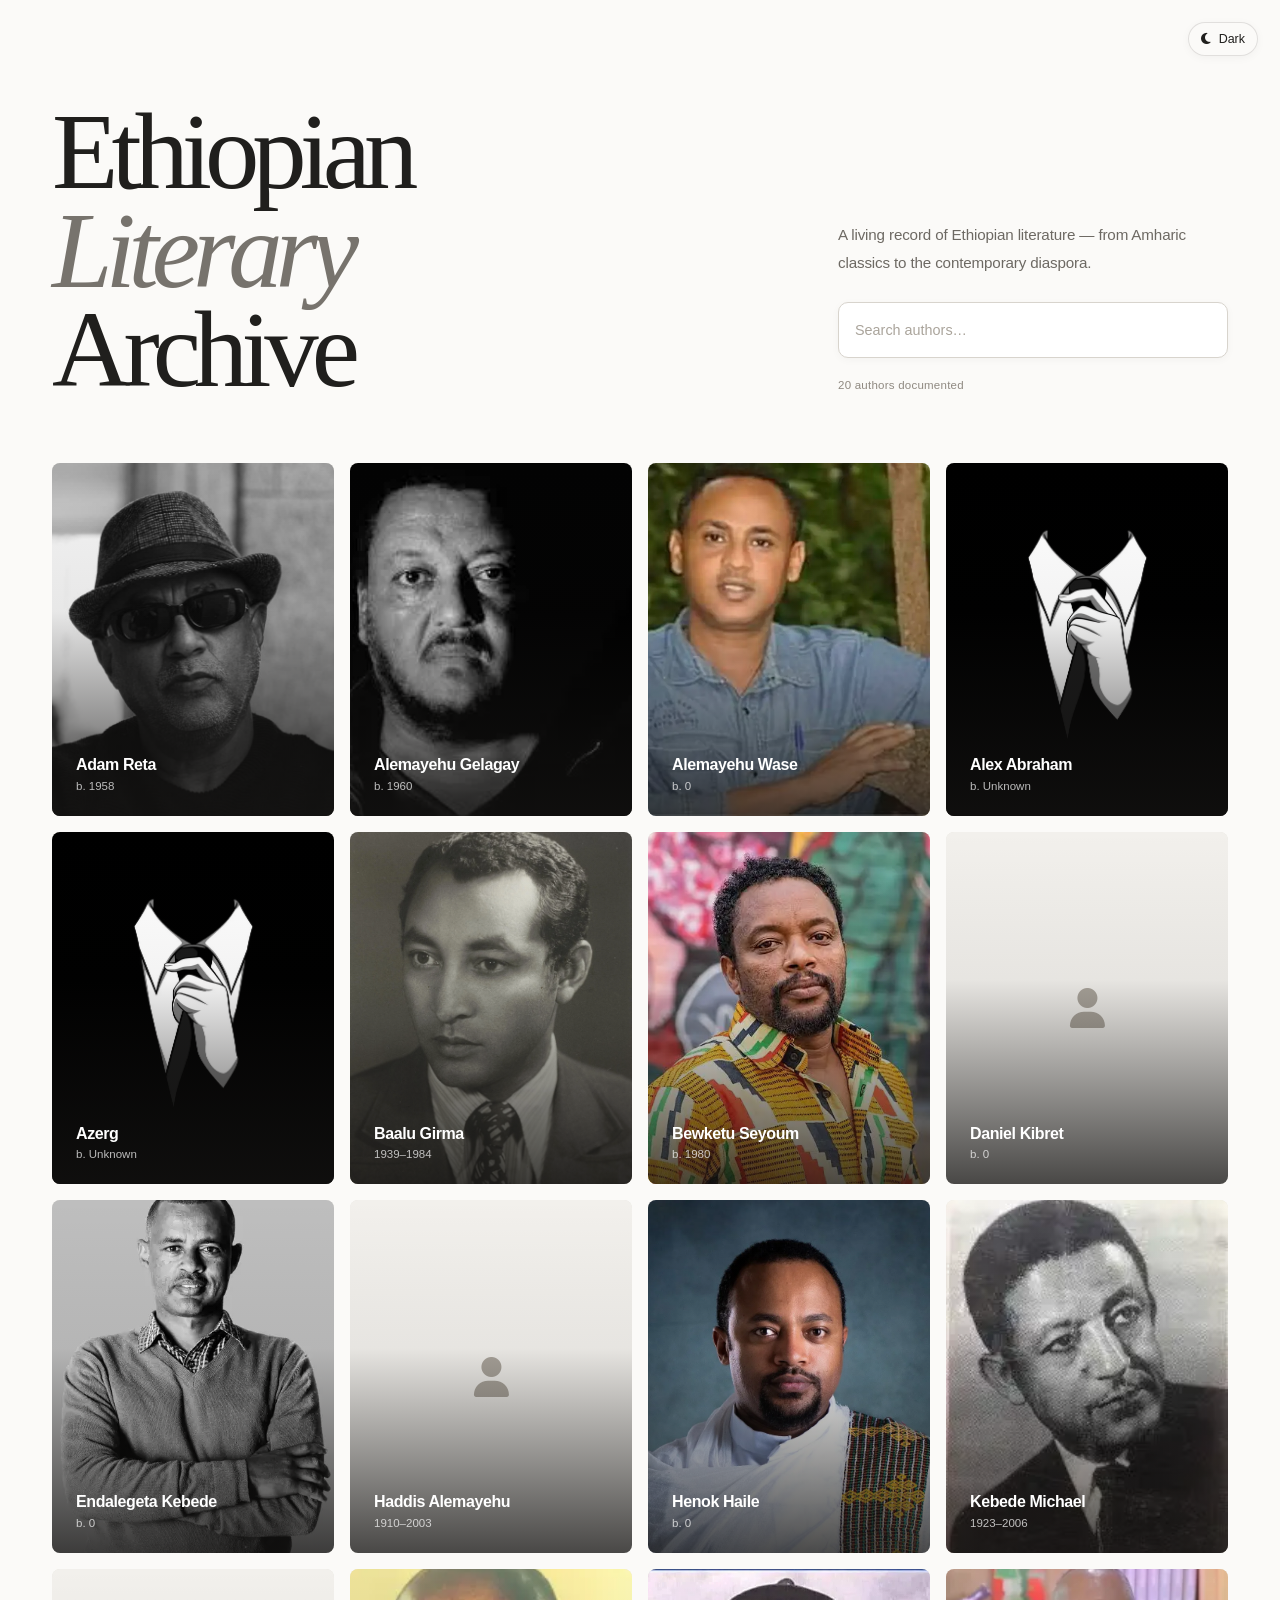
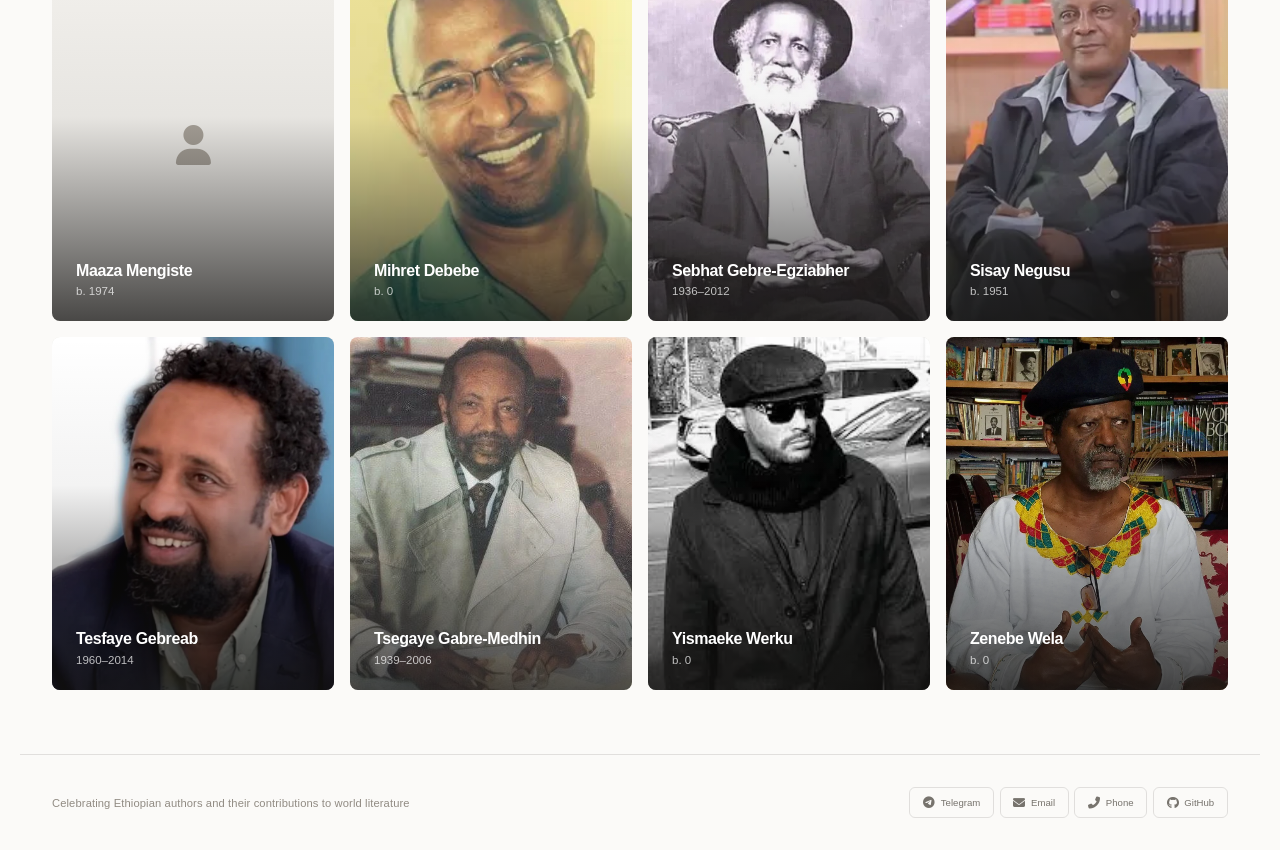
==== commit 8f011cd1: "adds theme toggle" ====
--- a/index.html
+++ b/index.html
@@ -19,15 +19,10 @@
     <link rel="preconnect" href="https://fonts.gstatic.com" crossorigin>
     <link href="https://fonts.googleapis.com/css2?family=Syne:wght@400;500;600;700;800&family=Syne+Mono&display=swap" rel="stylesheet">
     <link rel="stylesheet" href="https://cdnjs.cloudflare.com/ajax/libs/font-awesome/6.4.0/css/all.min.css">
+    <script src="theme.js"></script>
     <link rel="stylesheet" href="style.css">
 </head>
 <body>
-
-<nav class="site-nav">
-    <a href="index.html" class="nav-logo">Ethiopian Literary Archive</a>
-    <span class="nav-tagline">Preserving voices from the Horn of Africa</span>
-    <div class="nav-right"></div>
-</nav>
 
 <div class="index-hero">
     <h1 class="hero-title">Ethiopian<br><em>Literary</em><br>Archive</h1>
--- a/style.css
+++ b/style.css
@@ -1,26 +1,42 @@
 @import url('https://fonts.googleapis.com/css2?family=Syne:wght@400;500;600;700;800&family=Syne+Mono&display=swap');
 
-*, *::before, *::after { margin: 0; padding: 0; box-sizing: border-box; }
+*,
+*::before,
+*::after {
+    margin: 0;
+    padding: 0;
+    box-sizing: border-box;
+}
 
 :root {
-    --white:  #FFFFFF;
-    --off:    #F7F6F4;
-    --ink:    #0A0A0A;
-    --mid:    #6B6B6B;
-    --faint:  #C4C4C4;
-    --rule:   rgba(10,10,10,0.1);
+    --white: #FFFFFF;
+    --off: #F7F6F4;
+    --ink: #0A0A0A;
+    --mid: #6B6B6B;
+    --faint: #C4C4C4;
+    --rule: rgba(10, 10, 10, 0.1);
     --accent: #D04E2A;
-    --serif:  'Syne', sans-serif;
-    --mono:   'Syne Mono', monospace;
-}
-
-html { font-size: 16px; -webkit-font-smoothing: antialiased; }
-body { background: var(--white); color: var(--ink); font-family: var(--serif); }
+    --serif: 'Syne', sans-serif;
+    --mono: 'Syne Mono', monospace;
+}
+
+html {
+    font-size: 16px;
+    -webkit-font-smoothing: antialiased;
+}
+
+body {
+    background: var(--white);
+    color: var(--ink);
+    font-family: var(--serif);
+}
 
 /* ── NAV ─────────────────────────────── */
 
 .site-nav {
-    position: sticky; top: 0; z-index: 100;
+    position: sticky;
+    top: 0;
+    z-index: 100;
     background: var(--white);
     border-bottom: 1px solid var(--rule);
     display: flex;
@@ -47,7 +63,11 @@
     letter-spacing: 0.04em;
 }
 
-.nav-right { display: flex; align-items: center; gap: 1.5rem; }
+.nav-right {
+    display: flex;
+    align-items: center;
+    gap: 1.5rem;
+}
 
 .back-link {
     display: inline-flex;
@@ -60,7 +80,10 @@
     text-decoration: none;
     transition: color 0.15s;
 }
-.back-link:hover { color: var(--ink); }
+
+.back-link:hover {
+    color: var(--ink);
+}
 
 /* ── HERO ────────────────────────────── */
 
@@ -112,8 +135,16 @@
 
 /* ── SEARCH ──────────────────────────── */
 
-.search-section { display: block; padding: 0; }
-.search-wrapper { position: relative; display: flex; align-items: center; }
+.search-section {
+    display: block;
+    padding: 0;
+}
+
+.search-wrapper {
+    position: relative;
+    display: flex;
+    align-items: center;
+}
 
 .search-input {
     width: 100%;
@@ -128,16 +159,33 @@
     outline: none;
     transition: border-color 0.15s;
 }
-.search-input:focus { border-bottom-color: var(--accent); }
-.search-input::placeholder { color: var(--faint); }
+
+.search-input:focus {
+    border-bottom-color: var(--accent);
+}
+
+.search-input::placeholder {
+    color: var(--faint);
+}
 
 .clear-search-btn {
-    position: absolute; right: 0; top: 50%; transform: translateY(-60%);
-    background: none; border: none; color: var(--mid);
-    cursor: pointer; font-size: 0.72rem;
-    display: flex; align-items: center; transition: color 0.15s;
-}
-.clear-search-btn:hover { color: var(--ink); }
+    position: absolute;
+    right: 0;
+    top: 50%;
+    transform: translateY(-60%);
+    background: none;
+    border: none;
+    color: var(--mid);
+    cursor: pointer;
+    font-size: 0.72rem;
+    display: flex;
+    align-items: center;
+    transition: color 0.15s;
+}
+
+.clear-search-btn:hover {
+    color: var(--ink);
+}
 
 /* ── GRID ────────────────────────────── */
 
@@ -161,34 +209,53 @@
 
 .author-card::after {
     content: '';
-    position: absolute; inset: 0;
+    position: absolute;
+    inset: 0;
     background: linear-gradient(to top,
-        rgba(10,10,10,0.85) 0%,
-        rgba(10,10,10,0.2) 50%,
+        rgba(10, 10, 10, 0.85) 0%,
+        rgba(10, 10, 10, 0.2) 50%,
         transparent 100%);
     z-index: 1;
     transition: opacity 0.3s;
 }
-.author-card:hover::after { opacity: 0.7; }
-.author-card:hover .author-image img { transform: scale(1.05); }
-
-.author-image { position: absolute; inset: 0; }
+
+.author-card:hover::after {
+    opacity: 0.7;
+}
+
+.author-card:hover .author-image img {
+    transform: scale(1.05);
+}
+
+.author-image {
+    position: absolute;
+    inset: 0;
+}
+
 .author-image img {
-    width: 100%; height: 100%;
+    width: 100%;
+    height: 100%;
     object-fit: cover;
     display: block;
-    transition: transform 0.6s cubic-bezier(0.4,0,0.2,1);
+    transition: transform 0.6s cubic-bezier(0.4, 0, 0.2, 1);
 }
 
 .placeholder-img {
-    width: 100%; height: 100%;
+    width: 100%;
+    height: 100%;
     background: var(--off);
-    display: flex; align-items: center; justify-content: center;
-    font-size: 2.5rem; color: var(--faint);
+    display: flex;
+    align-items: center;
+    justify-content: center;
+    font-size: 2.5rem;
+    color: var(--faint);
 }
 
 .author-info {
-    position: absolute; bottom: 0; left: 0; right: 0;
+    position: absolute;
+    bottom: 0;
+    left: 0;
+    right: 0;
     padding: 2rem 1.5rem 1.5rem;
     z-index: 2;
 }
@@ -206,13 +273,16 @@
 .author-years {
     font-family: var(--mono);
     font-size: 0.6rem;
-    color: rgba(255,255,255,0.5);
+    color: rgba(255, 255, 255, 0.5);
     letter-spacing: 0.06em;
 }
 
-.author-books { display: none; }
-
-.loading, .no-results {
+.author-books {
+    display: none;
+}
+
+.loading,
+.no-results {
     grid-column: 1/-1;
     text-align: center;
     padding: 5rem 2rem;
@@ -234,7 +304,7 @@
     flex-wrap: wrap;
 }
 
-footer > p {
+footer>p {
     font-family: var(--mono);
     font-size: 0.6rem;
     color: var(--faint);
@@ -242,7 +312,12 @@
     text-transform: uppercase;
 }
 
-.footer-social { display: flex; align-items: center; gap: 0.35rem; flex-wrap: wrap; }
+.footer-social {
+    display: flex;
+    align-items: center;
+    gap: 0.35rem;
+    flex-wrap: wrap;
+}
 
 .social-link {
     display: inline-flex;
@@ -257,16 +332,28 @@
     letter-spacing: 0.04em;
     transition: all 0.15s;
 }
-.social-link:hover { border-color: var(--ink); color: var(--ink); }
-.social-link i { font-size: 0.75rem; }
+
+.social-link:hover {
+    border-color: var(--ink);
+    color: var(--ink);
+}
+
+.social-link i {
+    font-size: 0.75rem;
+}
 
 /* ── LOADING STATE ───────────────────── */
 
-.author-content, .book-content { min-height: 60vh; }
+.author-content,
+.book-content {
+    min-height: 60vh;
+}
 
 .loading-state {
-    display: flex; flex-direction: column;
-    align-items: center; justify-content: center;
+    display: flex;
+    flex-direction: column;
+    align-items: center;
+    justify-content: center;
     min-height: 40vh;
     font-family: var(--mono);
     font-size: 0.72rem;
@@ -275,23 +362,47 @@
 }
 
 .loading-spinner {
-    width: 20px; height: 20px;
+    width: 20px;
+    height: 20px;
     border: 1.5px solid var(--rule);
     border-top-color: var(--ink);
     border-radius: 50%;
     animation: spin 0.7s linear infinite;
 }
-@keyframes spin { to { transform: rotate(360deg); } }
+
+@keyframes spin {
+    to {
+        transform: rotate(360deg);
+    }
+}
 
 .error-state {
-    display: flex; flex-direction: column;
-    align-items: center; justify-content: center;
-    min-height: 40vh; gap: 1rem;
-    font-family: var(--mono);
-}
-.error-state i { font-size: 1.5rem; color: var(--faint); }
-.error-state p { font-size: 0.8rem; color: var(--mid); }
-.error-state a { font-size: 0.65rem; color: var(--ink); letter-spacing: 0.06em; text-decoration: none; border-bottom: 1px solid var(--rule); }
+    display: flex;
+    flex-direction: column;
+    align-items: center;
+    justify-content: center;
+    min-height: 40vh;
+    gap: 1rem;
+    font-family: var(--mono);
+}
+
+.error-state i {
+    font-size: 1.5rem;
+    color: var(--faint);
+}
+
+.error-state p {
+    font-size: 0.8rem;
+    color: var(--mid);
+}
+
+.error-state a {
+    font-size: 0.65rem;
+    color: var(--ink);
+    letter-spacing: 0.06em;
+    text-decoration: none;
+    border-bottom: 1px solid var(--rule);
+}
 
 /* ── BREADCRUMB ──────────────────────── */
 
@@ -304,10 +415,25 @@
     align-items: center;
     gap: 0.5rem;
 }
-.breadcrumb a { color: var(--mid); text-decoration: none; transition: color 0.15s; }
-.breadcrumb a:hover { color: var(--ink); }
-.breadcrumb .separator { color: var(--faint); }
-.breadcrumb .current { color: var(--ink); font-weight: 500; }
+
+.breadcrumb a {
+    color: var(--mid);
+    text-decoration: none;
+    transition: color 0.15s;
+}
+
+.breadcrumb a:hover {
+    color: var(--ink);
+}
+
+.breadcrumb .separator {
+    color: var(--faint);
+}
+
+.breadcrumb .current {
+    color: var(--ink);
+    font-weight: 500;
+}
 
 /* ══════════════════════════════════════
    AUTHOR DETAIL
@@ -323,25 +449,40 @@
     overflow: hidden;
     background: var(--off);
 }
+
 .author-hero img {
-    width: 100%; height: 100%;
-    object-fit: cover; object-position: center 15%;
+    width: 100%;
+    height: 100%;
+    object-fit: cover;
+    object-position: center 15%;
     display: block;
 }
+
 .author-hero-placeholder {
-    width: 100%; height: 100%;
+    width: 100%;
+    height: 100%;
     background: var(--off);
-    display: flex; align-items: center; justify-content: center;
-    font-size: 5rem; color: var(--faint);
-}
+    display: flex;
+    align-items: center;
+    justify-content: center;
+    font-size: 5rem;
+    color: var(--faint);
+}
+
 .author-hero-overlay {
-    position: absolute; inset: 0;
-    background: linear-gradient(to bottom, transparent 40%, rgba(10,10,10,0.7) 100%);
-}
+    position: absolute;
+    inset: 0;
+    background: linear-gradient(to bottom, transparent 40%, rgba(10, 10, 10, 0.7) 100%);
+}
+
 .author-hero-title {
-    position: absolute; bottom: 0; left: 0; right: 0;
+    position: absolute;
+    bottom: 0;
+    left: 0;
+    right: 0;
     padding: 3rem 3rem 2.5rem;
 }
+
 .author-hero-name {
     font-size: clamp(2.5rem, 6vw, 5.5rem);
     font-weight: 800;
@@ -350,23 +491,26 @@
     color: #fff;
     margin-bottom: 1rem;
 }
+
 .author-hero-name em {
     font-style: italic;
     font-weight: 400;
 }
+
 .author-hero-chips {
     display: flex;
     gap: 0.5rem;
     flex-wrap: wrap;
 }
+
 .author-chip {
     font-family: var(--mono);
     font-size: 0.6rem;
     letter-spacing: 0.08em;
     text-transform: uppercase;
-    color: rgba(255,255,255,0.6);
-    background: rgba(255,255,255,0.1);
-    border: 1px solid rgba(255,255,255,0.15);
+    color: rgba(255, 255, 255, 0.6);
+    background: rgba(255, 255, 255, 0.1);
+    border: 1px solid rgba(255, 255, 255, 0.15);
     padding: 0.3rem 0.7rem;
     backdrop-filter: blur(4px);
 }
@@ -396,6 +540,7 @@
     color: var(--faint);
     margin-bottom: 0.4rem;
 }
+
 .sidebar-value {
     font-family: var(--serif);
     font-size: 0.95rem;
@@ -404,7 +549,10 @@
     margin-bottom: 1.75rem;
 }
 
-.external-links { margin-top: 0.5rem; }
+.external-links {
+    margin-top: 0.5rem;
+}
+
 .external-links h3 {
     font-family: var(--mono);
     font-size: 0.58rem;
@@ -413,7 +561,13 @@
     color: var(--faint);
     margin-bottom: 0.6rem;
 }
-.links-container { display: flex; flex-direction: column; gap: 0.3rem; }
+
+.links-container {
+    display: flex;
+    flex-direction: column;
+    gap: 0.3rem;
+}
+
 .external-link {
     display: inline-flex;
     align-items: center;
@@ -427,8 +581,15 @@
     letter-spacing: 0.04em;
     transition: all 0.15s;
 }
-.external-link:hover { border-color: var(--ink); color: var(--ink); }
-.external-link i { font-size: 0.75rem; }
+
+.external-link:hover {
+    border-color: var(--ink);
+    color: var(--ink);
+}
+
+.external-link i {
+    font-size: 0.75rem;
+}
 
 .author-bio {
     font-size: 1.15rem;
@@ -443,6 +604,7 @@
     padding-top: 2rem;
     border-top: 1px solid var(--rule);
 }
+
 .featured-label {
     font-family: var(--mono);
     font-size: 0.58rem;
@@ -450,8 +612,11 @@
     text-transform: uppercase;
     color: var(--accent);
     margin-bottom: 0.65rem;
-    display: flex; align-items: center; gap: 0.4rem;
-}
+    display: flex;
+    align-items: center;
+    gap: 0.4rem;
+}
+
 .featured-book h4 {
     font-size: 1.5rem;
     font-weight: 700;
@@ -459,12 +624,14 @@
     color: var(--ink);
     margin-bottom: 0.25rem;
 }
-.featured-book > p {
+
+.featured-book>p {
     font-family: var(--mono);
     font-size: 0.65rem;
     color: var(--mid);
     margin-bottom: 0.6rem;
 }
+
 .featured-book-link {
     display: inline-flex;
     align-items: center;
@@ -476,17 +643,33 @@
     letter-spacing: 0.04em;
     transition: gap 0.15s;
 }
-.featured-book-link:hover { gap: 0.65rem; }
+
+.featured-book-link:hover {
+    gap: 0.65rem;
+}
 
 /* suppress old layout */
-.author-name-large { display: none; }
-.author-meta { display: none; }
-.author-two-columns { display: none !important; }
-.author-portrait { display: none; }
+.author-name-large {
+    display: none;
+}
+
+.author-meta {
+    display: none;
+}
+
+.author-two-columns {
+    display: none !important;
+}
+
+.author-portrait {
+    display: none;
+}
 
 /* ── Books section ───────────────────── */
 
-.books-section { border-bottom: 1px solid var(--rule); }
+.books-section {
+    border-bottom: 1px solid var(--rule);
+}
 
 .section-header {
     padding: 1.25rem 3rem;
@@ -495,17 +678,23 @@
     align-items: baseline;
     justify-content: space-between;
 }
-.section-header h2, .books-section h2, .other-books-section h2 {
+
+.section-header h2,
+.books-section h2,
+.other-books-section h2 {
     font-family: var(--mono);
     font-size: 0.62rem;
     font-weight: 400;
     letter-spacing: 0.12em;
     text-transform: uppercase;
     color: var(--mid);
-    border: none; padding: 0; margin: 0;
-}
-
-.books-grid, .other-books-grid {
+    border: none;
+    padding: 0;
+    margin: 0;
+}
+
+.books-grid,
+.other-books-grid {
     display: grid;
     grid-template-columns: repeat(5, 1fr);
     background: var(--rule);
@@ -520,8 +709,14 @@
     overflow: hidden;
     transition: background 0.15s;
 }
-.book-card:hover { background: var(--off); }
-.book-card:hover .book-image img { transform: scale(1.04); }
+
+.book-card:hover {
+    background: var(--off);
+}
+
+.book-card:hover .book-image img {
+    transform: scale(1.04);
+}
 
 .book-image {
     width: 100%;
@@ -529,23 +724,31 @@
     overflow: hidden;
     background: var(--off);
 }
+
 .book-image img {
-    width: 100%; height: 100%;
+    width: 100%;
+    height: 100%;
     object-fit: cover;
     display: block;
-    transition: transform 0.4s cubic-bezier(0.4,0,0.2,1);
-}
+    transition: transform 0.4s cubic-bezier(0.4, 0, 0.2, 1);
+}
+
 .book-placeholder {
-    width: 100%; height: 100%;
+    width: 100%;
+    height: 100%;
     background: var(--off);
-    display: flex; align-items: center; justify-content: center;
-    font-size: 1.5rem; color: var(--faint);
+    display: flex;
+    align-items: center;
+    justify-content: center;
+    font-size: 1.5rem;
+    color: var(--faint);
 }
 
 .book-info {
     padding: 0.9rem 1rem 1.1rem;
     border-top: 1px solid var(--rule);
 }
+
 .book-title {
     font-size: 0.88rem;
     font-weight: 600;
@@ -554,11 +757,13 @@
     line-height: 1.3;
     margin-bottom: 0.3rem;
 }
+
 .book-year {
     font-family: var(--mono);
     font-size: 0.6rem;
     color: var(--faint);
 }
+
 .book-genre {
     font-family: var(--mono);
     font-size: 0.56rem;
@@ -568,6 +773,7 @@
     margin-top: 0.3rem;
     opacity: 0.8;
 }
+
 .book-series {
     display: inline-block;
     font-family: var(--mono);
@@ -578,22 +784,45 @@
     margin-top: 0.35rem;
     letter-spacing: 0.04em;
 }
+
 .book-series-large {
-    display: inline-flex; align-items: center; gap: 0.4rem;
-    font-family: var(--mono); font-size: 0.7rem;
-    color: var(--mid); margin-top: 0.35rem;
-}
+    display: inline-flex;
+    align-items: center;
+    gap: 0.4rem;
+    font-family: var(--mono);
+    font-size: 0.7rem;
+    color: var(--mid);
+    margin-top: 0.35rem;
+}
+
 .series-info {
-    margin-top: 0.5rem; padding: 0.85rem 1rem;
-    background: var(--off); border-left: 2px solid var(--accent);
-}
-.series-info p { font-family: var(--mono); font-size: 0.72rem; color: var(--mid); margin-bottom: 0.4rem; }
+    margin-top: 0.5rem;
+    padding: 0.85rem 1rem;
+    background: var(--off);
+    border-left: 2px solid var(--accent);
+}
+
+.series-info p {
+    font-family: var(--mono);
+    font-size: 0.72rem;
+    color: var(--mid);
+    margin-bottom: 0.4rem;
+}
+
 .series-books-link {
-    display: inline-flex; align-items: center; gap: 0.4rem;
-    font-family: var(--mono); font-size: 0.65rem;
-    color: var(--accent); text-decoration: none; transition: gap 0.15s;
-}
-.series-books-link:hover { gap: 0.65rem; }
+    display: inline-flex;
+    align-items: center;
+    gap: 0.4rem;
+    font-family: var(--mono);
+    font-size: 0.65rem;
+    color: var(--accent);
+    text-decoration: none;
+    transition: gap 0.15s;
+}
+
+.series-books-link:hover {
+    gap: 0.65rem;
+}
 
 /* ── Related Authors ─────────────────── */
 
@@ -601,52 +830,93 @@
     border-top: 1px solid var(--rule);
     border-bottom: 1px solid var(--rule);
 }
+
 .related-authors-section h2 {
     font-family: var(--mono);
-    font-size: 0.62rem; font-weight: 400;
-    letter-spacing: 0.12em; text-transform: uppercase;
+    font-size: 0.62rem;
+    font-weight: 400;
+    letter-spacing: 0.12em;
+    text-transform: uppercase;
     color: var(--mid);
     padding: 1.25rem 3rem;
     border-bottom: 1px solid var(--rule);
     margin: 0;
 }
+
 .related-authors-grid {
     display: grid;
     grid-template-columns: repeat(4, 1fr);
-    background: var(--rule); gap: 1px;
-}
+    background: var(--rule);
+    gap: 1px;
+}
+
 .related-author-card {
-    display: block; text-decoration: none;
-    aspect-ratio: 3 / 3.5; position: relative;
-    overflow: hidden; background: var(--off);
-}
+    display: block;
+    text-decoration: none;
+    aspect-ratio: 3 / 3.5;
+    position: relative;
+    overflow: hidden;
+    background: var(--off);
+}
+
 .related-author-card::after {
-    content: ''; position: absolute; inset: 0;
-    background: linear-gradient(to top, rgba(10,10,10,0.8) 0%, transparent 60%);
+    content: '';
+    position: absolute;
+    inset: 0;
+    background: linear-gradient(to top, rgba(10, 10, 10, 0.8) 0%, transparent 60%);
     z-index: 1;
 }
-.related-author-card:hover .related-author-image img { transform: scale(1.05); }
-.related-author-image { width: 100%; height: 100%; }
+
+.related-author-card:hover .related-author-image img {
+    transform: scale(1.05);
+}
+
+.related-author-image {
+    width: 100%;
+    height: 100%;
+}
+
 .related-author-image img {
-    width: 100%; height: 100%; object-fit: cover;
-    transition: transform 0.5s cubic-bezier(0.4,0,0.2,1);
-}
+    width: 100%;
+    height: 100%;
+    object-fit: cover;
+    transition: transform 0.5s cubic-bezier(0.4, 0, 0.2, 1);
+}
+
 .related-author-placeholder {
-    width: 100%; height: 100%; background: var(--off);
-    display: flex; align-items: center; justify-content: center;
-    font-size: 2rem; color: var(--faint);
-}
+    width: 100%;
+    height: 100%;
+    background: var(--off);
+    display: flex;
+    align-items: center;
+    justify-content: center;
+    font-size: 2rem;
+    color: var(--faint);
+}
+
 .related-author-info {
-    position: absolute; bottom: 0; left: 0; right: 0;
-    padding: 1.25rem 1.1rem; z-index: 2;
-}
+    position: absolute;
+    bottom: 0;
+    left: 0;
+    right: 0;
+    padding: 1.25rem 1.1rem;
+    z-index: 2;
+}
+
 .related-author-name {
-    font-family: var(--serif); font-size: 0.95rem; font-weight: 600;
-    color: #fff; letter-spacing: -0.01em; margin-bottom: 0.2rem;
-}
+    font-family: var(--serif);
+    font-size: 0.95rem;
+    font-weight: 600;
+    color: #fff;
+    letter-spacing: -0.01em;
+    margin-bottom: 0.2rem;
+}
+
 .related-author-years {
-    font-family: var(--mono); font-size: 0.58rem;
-    color: rgba(255,255,255,0.45); letter-spacing: 0.05em;
+    font-family: var(--mono);
+    font-size: 0.58rem;
+    color: rgba(255, 255, 255, 0.45);
+    letter-spacing: 0.05em;
 }
 
 /* ══════════════════════════════════════
@@ -665,27 +935,43 @@
 }
 
 .book-hero-cover {
-    overflow: hidden; background: var(--off);
+    overflow: hidden;
+    background: var(--off);
     border-right: 1px solid var(--rule);
 }
+
 .book-hero-cover img {
-    width: 100%; height: 100%; object-fit: cover; display: block;
-}
+    width: 100%;
+    height: 100%;
+    object-fit: cover;
+    display: block;
+}
+
 .cover-placeholder {
-    width: 100%; height: 100%; background: var(--off);
-    display: flex; align-items: center; justify-content: center;
-    font-size: 3.5rem; color: var(--faint);
+    width: 100%;
+    height: 100%;
+    background: var(--off);
+    display: flex;
+    align-items: center;
+    justify-content: center;
+    font-size: 3.5rem;
+    color: var(--faint);
 }
 
 .book-hero-info {
     padding: 3rem 3.5rem;
-    display: flex; flex-direction: column; justify-content: flex-end; gap: 1rem;
+    display: flex;
+    flex-direction: column;
+    justify-content: flex-end;
+    gap: 1rem;
     background: var(--white);
 }
 
 .book-hero-genre {
-    font-family: var(--mono); font-size: 0.6rem;
-    letter-spacing: 0.12em; text-transform: uppercase;
+    font-family: var(--mono);
+    font-size: 0.6rem;
+    letter-spacing: 0.12em;
+    text-transform: uppercase;
     color: var(--accent);
 }
 
@@ -698,104 +984,968 @@
 }
 
 .book-author-link {
-    display: inline-flex; align-items: center; gap: 0.4rem;
-    font-family: var(--mono); font-size: 0.65rem;
-    letter-spacing: 0.06em; text-transform: uppercase;
-    color: var(--mid); text-decoration: none; transition: color 0.15s;
-}
-.book-author-link:hover { color: var(--ink); }
-.book-author-link i { font-size: 0.65rem; }
+    display: inline-flex;
+    align-items: center;
+    gap: 0.4rem;
+    font-family: var(--mono);
+    font-size: 0.65rem;
+    letter-spacing: 0.06em;
+    text-transform: uppercase;
+    color: var(--mid);
+    text-decoration: none;
+    transition: color 0.15s;
+}
+
+.book-author-link:hover {
+    color: var(--ink);
+}
+
+.book-author-link i {
+    font-size: 0.65rem;
+}
 
 .book-hero-stats {
-    display: grid; grid-template-columns: repeat(2, 1fr);
-    gap: 1rem; padding-top: 1.5rem; border-top: 1px solid var(--rule);
+    display: grid;
+    grid-template-columns: repeat(2, 1fr);
+    gap: 1rem;
+    padding-top: 1.5rem;
+    border-top: 1px solid var(--rule);
     margin-top: 0.5rem;
 }
+
 .book-stat {}
+
 .book-stat-label {
-    font-family: var(--mono); font-size: 0.56rem;
-    letter-spacing: 0.1em; text-transform: uppercase;
-    color: var(--faint); display: block; margin-bottom: 0.2rem;
-}
+    font-family: var(--mono);
+    font-size: 0.56rem;
+    letter-spacing: 0.1em;
+    text-transform: uppercase;
+    color: var(--faint);
+    display: block;
+    margin-bottom: 0.2rem;
+}
+
 .book-stat-value {
-    font-family: var(--serif); font-size: 0.9rem;
-    font-weight: 500; color: var(--ink);
+    font-family: var(--serif);
+    font-size: 0.9rem;
+    font-weight: 500;
+    color: var(--ink);
 }
 
 .book-body {
-    display: grid; grid-template-columns: 1fr 300px;
-    border-bottom: 1px solid var(--rule); background: var(--white);
-}
-.book-main { padding: 3rem; border-right: 1px solid var(--rule); }
+    display: grid;
+    grid-template-columns: 1fr 300px;
+    border-bottom: 1px solid var(--rule);
+    background: var(--white);
+}
+
+.book-main {
+    padding: 3rem;
+    border-right: 1px solid var(--rule);
+}
+
 .book-description-label {
-    font-family: var(--mono); font-size: 0.58rem;
-    letter-spacing: 0.12em; text-transform: uppercase;
-    color: var(--faint); margin-bottom: 1.25rem;
-}
+    font-family: var(--mono);
+    font-size: 0.58rem;
+    letter-spacing: 0.12em;
+    text-transform: uppercase;
+    color: var(--faint);
+    margin-bottom: 1.25rem;
+}
+
 .book-description {
-    font-size: 1.1rem; font-weight: 400;
-    line-height: 1.78; color: var(--ink); max-width: 65ch;
-}
-.book-aside-divider { display: none; }
-.book-aside { padding: 3rem 2.5rem; }
+    font-size: 1.1rem;
+    font-weight: 400;
+    line-height: 1.78;
+    color: var(--ink);
+    max-width: 65ch;
+}
+
+.book-aside-divider {
+    display: none;
+}
+
+.book-aside {
+    padding: 3rem 2.5rem;
+}
+
 .author-bio-snippet {}
+
 .author-bio-snippet h3 {
-    font-family: var(--mono); font-size: 0.58rem;
-    letter-spacing: 0.12em; text-transform: uppercase;
-    color: var(--faint); margin-bottom: 1rem; font-weight: 400;
-}
+    font-family: var(--mono);
+    font-size: 0.58rem;
+    letter-spacing: 0.12em;
+    text-transform: uppercase;
+    color: var(--faint);
+    margin-bottom: 1rem;
+    font-weight: 400;
+}
+
 .author-bio-snippet p {
-    font-size: 0.88rem; line-height: 1.7; color: var(--mid); margin-bottom: 0.75rem;
-}
+    font-size: 0.88rem;
+    line-height: 1.7;
+    color: var(--mid);
+    margin-bottom: 0.75rem;
+}
+
 .read-more-link {
-    display: inline-flex; align-items: center; gap: 0.4rem;
-    font-family: var(--mono); font-size: 0.62rem;
-    letter-spacing: 0.06em; text-transform: uppercase;
-    color: var(--ink); text-decoration: none; transition: gap 0.15s;
-}
-.read-more-link:hover { gap: 0.65rem; }
-
-.book-two-columns { display: none !important; }
-.book-cover { display: none; }
-.book-meta-grid { display: none; }
-
-.other-books-section { border-bottom: 1px solid var(--rule); }
+    display: inline-flex;
+    align-items: center;
+    gap: 0.4rem;
+    font-family: var(--mono);
+    font-size: 0.62rem;
+    letter-spacing: 0.06em;
+    text-transform: uppercase;
+    color: var(--ink);
+    text-decoration: none;
+    transition: gap 0.15s;
+}
+
+.read-more-link:hover {
+    gap: 0.65rem;
+}
+
+.book-two-columns {
+    display: none !important;
+}
+
+.book-cover {
+    display: none;
+}
+
+.book-meta-grid {
+    display: none;
+}
+
+.other-books-section {
+    border-bottom: 1px solid var(--rule);
+}
+
 .other-books-section h2 {
-    padding: 1.25rem 3rem; border-bottom: 1px solid var(--rule); margin: 0;
+    padding: 1.25rem 3rem;
+    border-bottom: 1px solid var(--rule);
+    margin: 0;
 }
 
 /* ── RESPONSIVE ──────────────────────── */
 
 @media (max-width: 1100px) {
-    .books-grid, .other-books-grid { grid-template-columns: repeat(4,1fr); }
-    .book-hero { grid-template-columns: 280px 1fr; }
+
+    .books-grid,
+    .other-books-grid {
+        grid-template-columns: repeat(4, 1fr);
+    }
+
+    .book-hero {
+        grid-template-columns: 280px 1fr;
+    }
 }
 
 @media (max-width: 900px) {
-    .index-hero { grid-template-columns: 1fr; gap: 2.5rem; padding: 3.5rem 1.5rem 3rem; }
-    .authors-grid { grid-template-columns: repeat(3,1fr); }
-    .books-grid, .other-books-grid { grid-template-columns: repeat(3,1fr); }
-    .related-authors-grid { grid-template-columns: repeat(3,1fr); }
-    .author-body { grid-template-columns: 1fr; }
-    .author-sidebar { border-right: none; border-bottom: 1px solid var(--rule); padding: 2rem 1.5rem; }
-    .author-main { padding: 2rem 1.5rem; }
-    .author-hero-title { padding: 2rem 1.5rem 2rem; }
-    .book-hero { grid-template-columns: 1fr; max-height: none; }
-    .book-hero-cover { height: 50vw; min-height: 220px; }
-    .book-hero-info { padding: 2rem 1.5rem; }
-    .book-body { grid-template-columns: 1fr; }
-    .book-aside { border-top: 1px solid var(--rule); padding: 2rem 1.5rem; }
-    .book-main { border-right: none; padding: 2rem 1.5rem; }
-    .section-header, .related-authors-section h2, .other-books-section h2 { padding: 1.1rem 1.5rem; }
+    .index-hero {
+        grid-template-columns: 1fr;
+        gap: 2.5rem;
+        padding: 3.5rem 1.5rem 3rem;
+    }
+
+    .authors-grid {
+        grid-template-columns: repeat(3, 1fr);
+    }
+
+    .books-grid,
+    .other-books-grid {
+        grid-template-columns: repeat(3, 1fr);
+    }
+
+    .related-authors-grid {
+        grid-template-columns: repeat(3, 1fr);
+    }
+
+    .author-body {
+        grid-template-columns: 1fr;
+    }
+
+    .author-sidebar {
+        border-right: none;
+        border-bottom: 1px solid var(--rule);
+        padding: 2rem 1.5rem;
+    }
+
+    .author-main {
+        padding: 2rem 1.5rem;
+    }
+
+    .author-hero-title {
+        padding: 2rem 1.5rem 2rem;
+    }
+
+    .book-hero {
+        grid-template-columns: 1fr;
+        max-height: none;
+    }
+
+    .book-hero-cover {
+        height: 50vw;
+        min-height: 220px;
+    }
+
+    .book-hero-info {
+        padding: 2rem 1.5rem;
+    }
+
+    .book-body {
+        grid-template-columns: 1fr;
+    }
+
+    .book-aside {
+        border-top: 1px solid var(--rule);
+        padding: 2rem 1.5rem;
+    }
+
+    .book-main {
+        border-right: none;
+        padding: 2rem 1.5rem;
+    }
+
+    .section-header,
+    .related-authors-section h2,
+    .other-books-section h2 {
+        padding: 1.1rem 1.5rem;
+    }
 }
 
 @media (max-width: 600px) {
-    .authors-grid { grid-template-columns: repeat(2,1fr); }
-    .books-grid, .other-books-grid { grid-template-columns: repeat(2,1fr); }
-    .related-authors-grid { grid-template-columns: repeat(2,1fr); }
-    .site-nav .nav-tagline { display: none; }
-    .hero-title { font-size: 3rem; }
-    footer { flex-direction: column; align-items: flex-start; gap: 1rem; }
-    .social-link span { display: none; }
-    .social-link { padding: 0.4rem 0.6rem; }
-}
+    .authors-grid {
+        grid-template-columns: repeat(2, 1fr);
+    }
+
+    .books-grid,
+    .other-books-grid {
+        grid-template-columns: repeat(2, 1fr);
+    }
+
+    .related-authors-grid {
+        grid-template-columns: repeat(2, 1fr);
+    }
+
+    .site-nav .nav-tagline {
+        display: none;
+    }
+
+    .hero-title {
+        font-size: 3rem;
+    }
+
+    footer {
+        flex-direction: column;
+        align-items: flex-start;
+        gap: 1rem;
+    }
+
+    .social-link span {
+        display: none;
+    }
+
+    .social-link {
+        padding: 0.4rem 0.6rem;
+    }
+}
+
+
+/* ── Quiet editorial refresh ───────────────────────────────────────── */
+@import url('https://fonts.googleapis.com/css2?family=DM+Sans:wght@400;500;600;700&family=Literata:opsz,wght@7..72,400;7..72,500;7..72,600&display=swap');
+
+:root {
+    --white: #fbfaf8;
+    --off: #f2f0ec;
+    --ink: #201f1d;
+    --mid: #77736d;
+    --faint: #a8a39b;
+    --rule: rgba(32, 31, 29, .12);
+    --accent: #201f1d;
+    --serif: 'DM Sans', sans-serif;
+    --mono: 'DM Sans', sans-serif;
+    --paper: #fbfaf8;
+}
+
+html {
+    scroll-behavior: smooth;
+}
+
+body {
+    background: var(--paper);
+    color: var(--ink);
+    font-family: 'DM Sans', sans-serif;
+}
+
+a {
+    -webkit-tap-highlight-color: transparent;
+}
+
+:focus-visible {
+    outline: 2px solid #77736d;
+    outline-offset: 3px;
+}
+
+/* A centered reading canvas, with a full-width quiet header */
+.site-nav {
+    height: 68px;
+    padding: 0 max(24px, calc((100vw - 1240px)/2));
+    background: rgba(251, 250, 248, .94);
+    backdrop-filter: blur(14px);
+}
+
+.nav-logo {
+    font-size: .78rem;
+    letter-spacing: -.025em;
+    text-transform: none;
+    font-weight: 700;
+}
+
+.nav-tagline {
+    color: #918c84;
+    font-size: .68rem;
+    letter-spacing: 0;
+}
+
+.back-link {
+    font-family: 'DM Sans', sans-serif;
+    font-size: .78rem;
+    letter-spacing: 0;
+}
+
+.index-hero {
+    max-width: 1240px;
+    margin: 0 auto;
+    padding: clamp(4rem, 8vw, 7rem) 32px 4rem;
+    grid-template-columns: minmax(0, 1fr) minmax(280px, 390px);
+    gap: clamp(2rem, 6vw, 6rem);
+    border-bottom: 0;
+}
+
+.hero-title {
+    font-family: 'Literata', Georgia, serif;
+    font-weight: 400;
+    font-size: clamp(4rem, 8.5vw, 8.25rem);
+    line-height: .91;
+    letter-spacing: -.065em;
+}
+
+.hero-title em {
+    color: #77736d;
+    font-weight: 400;
+}
+
+.hero-desc {
+    font-family: 'DM Sans', sans-serif;
+    font-size: .95rem;
+    line-height: 1.8;
+    letter-spacing: -.01em;
+    color: #6d6963;
+}
+
+.hero-right {
+    gap: 1.35rem;
+}
+
+.hero-count {
+    color: #8f8981;
+    font-size: .72rem;
+    font-family: 'DM Sans', sans-serif;
+    letter-spacing: .02em;
+    text-transform: none;
+}
+
+/* Search should read as a useful control, not a faint underline */
+.search-section {
+    margin-top: .25rem;
+}
+
+.search-wrapper {
+    border: 1px solid #d8d4cd;
+    background: #fff;
+    border-radius: 10px;
+    box-shadow: 0 2px 8px rgba(32, 31, 29, .035);
+    transition: border-color .2s, box-shadow .2s;
+}
+
+.search-wrapper:focus-within {
+    border-color: #8d877e;
+    box-shadow: 0 0 0 4px rgba(32, 31, 29, .055);
+}
+
+.search-input {
+    min-height: 54px;
+    padding: 0 3rem 0 1rem;
+    border: 0;
+    border-radius: 10px;
+    font-family: 'DM Sans', sans-serif;
+    font-size: .9rem;
+    letter-spacing: 0;
+    background: transparent;
+}
+
+.search-input:focus {
+    border: 0;
+}
+
+.search-input::placeholder {
+    color: #aaa49b;
+}
+
+.clear-search-btn {
+    right: 1rem;
+    transform: translateY(-50%);
+    font-size: .9rem;
+}
+
+/* Grid has breathing room and no harsh spreadsheet seams */
+.authors-grid {
+    max-width: 1240px;
+    margin: 0 auto;
+    padding: 0 32px 4rem;
+    grid-template-columns: repeat(4, minmax(0, 1fr));
+    gap: 16px;
+    background: transparent;
+    border: 0;
+}
+
+.author-card {
+    border-radius: 8px;
+    aspect-ratio: 4 / 5;
+    background: #e9e6e0;
+}
+
+.author-card::after {
+    background: linear-gradient(to top, rgba(20, 19, 18, .76), rgba(20, 19, 18, .05) 58%, transparent);
+}
+
+.author-card:hover::after {
+    opacity: .86;
+}
+
+.author-image img {
+    transition: transform .65s cubic-bezier(.2, .7, .2, 1);
+}
+
+.author-info {
+    padding: 1.5rem;
+}
+
+.author-name {
+    font-family: 'DM Sans', sans-serif;
+    font-size: 1rem;
+    font-weight: 600;
+    letter-spacing: -.025em;
+}
+
+.author-years {
+    font-family: 'DM Sans', sans-serif;
+    font-size: .72rem;
+    letter-spacing: 0;
+    color: rgba(255, 255, 255, .72);
+}
+
+.placeholder-img {
+    color: #aaa49b;
+}
+
+/* Detail pages share the same centered frame */
+.author-content,
+.book-content {
+    max-width: 1240px;
+    margin: 0 auto;
+}
+
+.author-hero {
+    height: clamp(360px, 58vw, 620px);
+    border-radius: 0 0 10px 10px;
+}
+
+.author-hero-overlay {
+    background: linear-gradient(to bottom, transparent 35%, rgba(20, 19, 18, .68));
+}
+
+.author-hero-title {
+    padding: 3rem;
+}
+
+.author-hero-name {
+    font-family: 'Literata', Georgia, serif;
+    font-weight: 400;
+    letter-spacing: -.055em;
+    line-height: 1;
+}
+
+.author-chip {
+    font-family: 'DM Sans', sans-serif;
+    font-size: .72rem;
+    letter-spacing: .01em;
+    text-transform: none;
+    border-radius: 100px;
+    padding: .45rem .8rem;
+}
+
+.author-body {
+    grid-template-columns: 250px minmax(0, 1fr);
+}
+
+.author-sidebar {
+    padding: 2.5rem;
+}
+
+.author-main {
+    padding: 3rem clamp(2rem, 5vw, 4.5rem);
+}
+
+.sidebar-label,
+.external-links h3,
+.featured-label,
+.section-header h2,
+.books-section h2,
+.other-books-section h2,
+.related-authors-section h2,
+.book-description-label,
+.author-bio-snippet h3 {
+    font-family: 'DM Sans', sans-serif;
+    letter-spacing: .08em;
+    color: #918b83;
+}
+
+.sidebar-value {
+    font-size: .95rem;
+}
+
+.author-bio {
+    font-family: 'Literata', Georgia, serif;
+    font-size: 1.16rem;
+    line-height: 1.85;
+}
+
+.external-link,
+.social-link {
+    border-radius: 6px;
+    font-family: 'DM Sans', sans-serif;
+    letter-spacing: 0;
+}
+
+.featured-label,
+.featured-book-link,
+.book-hero-genre,
+.book-genre,
+.series-books-link {
+    color: #625e58;
+}
+
+.featured-book h4 {
+    font-family: 'Literata', Georgia, serif;
+    font-weight: 500;
+}
+
+/* Books: clean cards with subtle borders */
+.books-section,
+.related-authors-section,
+.other-books-section {
+    border-color: var(--rule);
+}
+
+.section-header,
+.related-authors-section h2,
+.other-books-section h2 {
+    padding: 1.5rem 2.5rem;
+}
+
+.books-grid,
+.other-books-grid {
+    grid-template-columns: repeat(5, minmax(0, 1fr));
+    gap: 14px;
+    padding: 1.5rem 2.5rem 2.5rem;
+    background: transparent;
+}
+
+.book-card {
+    border: 1px solid #e8e4de;
+    border-radius: 8px;
+}
+
+.book-card:hover {
+    background: #f5f3ef;
+    border-color: #d5d0c8;
+}
+
+.book-image {
+    border-radius: 7px 7px 0 0;
+}
+
+.book-info {
+    padding: 1rem;
+    border-top: 1px solid #e8e4de;
+}
+
+.book-title {
+    font-family: 'DM Sans', sans-serif;
+    font-size: .9rem;
+    font-weight: 600;
+}
+
+.book-year {
+    color: #938d85;
+    font-family: 'DM Sans', sans-serif;
+    font-size: .72rem;
+}
+
+.book-genre {
+    font-family: 'DM Sans', sans-serif;
+    font-size: .66rem;
+    letter-spacing: .04em;
+}
+
+.book-series {
+    border-radius: 4px;
+    font-family: 'DM Sans', sans-serif;
+}
+
+.related-authors-grid {
+    grid-template-columns: repeat(4, minmax(0, 1fr));
+    gap: 14px;
+    padding: 1.5rem 2.5rem 2.5rem;
+    background: transparent;
+}
+
+.related-author-card {
+    border-radius: 8px;
+}
+
+.related-author-name {
+    font-family: 'DM Sans', sans-serif;
+    font-weight: 600;
+}
+
+.related-author-years {
+    font-family: 'DM Sans', sans-serif;
+    font-size: .7rem;
+}
+
+/* Book detail */
+.book-hero {
+    grid-template-columns: minmax(260px, 340px) minmax(0, 1fr);
+    border-radius: 0 0 10px 10px;
+}
+
+.book-hero-cover {
+    border-radius: 0 0 0 10px;
+}
+
+.book-hero-info {
+    padding: clamp(2rem, 5vw, 4.5rem);
+}
+
+.book-title-large {
+    font-family: 'Literata', Georgia, serif;
+    font-weight: 400;
+    letter-spacing: -.055em;
+    line-height: 1.04;
+}
+
+.book-hero-genre {
+    color: #77736d;
+}
+
+.book-author-link,
+.book-series-large {
+    font-family: 'DM Sans', sans-serif;
+    letter-spacing: .02em;
+    text-transform: none;
+}
+
+.book-body {
+    grid-template-columns: minmax(0, 1fr) 280px;
+}
+
+.book-main {
+    padding: clamp(2rem, 5vw, 4rem);
+}
+
+.book-description {
+    font-family: 'Literata', Georgia, serif;
+    font-size: 1.08rem;
+    line-height: 1.9;
+}
+
+.book-aside {
+    padding: 3rem 2rem;
+}
+
+.author-bio-snippet p {
+    font-family: 'Literata', Georgia, serif;
+    line-height: 1.8;
+}
+
+.read-more-link {
+    font-family: 'DM Sans', sans-serif;
+    letter-spacing: .02em;
+}
+
+.series-info {
+    border-left-color: #aaa49b;
+    border-radius: 0 6px 6px 0;
+}
+
+/* Footer and small details */
+footer {
+    max-width: 1240px;
+    margin: 0 auto;
+    padding: 2rem 32px;
+    border-top: 1px solid var(--rule);
+}
+
+footer>p {
+    font-family: 'DM Sans', sans-serif;
+    font-size: .7rem;
+    color: #918b83;
+    letter-spacing: .01em;
+    text-transform: none;
+}
+
+.social-link {
+    padding: .55rem .8rem;
+}
+
+.social-link:hover {
+    background: #f2f0ec;
+    border-color: #d8d4cd;
+}
+
+.loading,
+.no-results {
+    font-family: 'DM Sans', sans-serif;
+}
+
+/* Responsive refinements */
+@media (max-width: 1100px) {
+    .authors-grid {
+        grid-template-columns: repeat(3, minmax(0, 1fr));
+    }
+
+    .books-grid,
+    .other-books-grid {
+        grid-template-columns: repeat(4, minmax(0, 1fr));
+    }
+}
+
+@media (max-width: 900px) {
+    .index-hero {
+        padding: 4rem 24px 3rem;
+    }
+
+    .authors-grid {
+        padding: 0 24px 3rem;
+        gap: 12px;
+    }
+
+    .books-grid,
+    .other-books-grid,
+    .related-authors-grid {
+        padding: 1.25rem 1.5rem 2rem;
+        gap: 12px;
+    }
+
+    .author-hero {
+        border-radius: 0;
+    }
+
+    .author-body {
+        grid-template-columns: 1fr;
+    }
+
+    .book-hero-cover {
+        border-radius: 0;
+    }
+}
+
+@media (max-width: 600px) {
+    .site-nav {
+        padding: 0 20px;
+        height: 62px;
+    }
+
+    .nav-logo {
+        font-size: .72rem;
+    }
+
+    .index-hero {
+        padding: 3.5rem 20px 2.5rem;
+        gap: 2rem;
+    }
+
+    .hero-title {
+        font-size: clamp(3.3rem, 15vw, 5rem);
+    }
+
+    .hero-desc {
+        font-size: .88rem;
+    }
+
+    .authors-grid {
+        padding: 0 20px 2.5rem;
+        gap: 10px;
+    }
+
+    .author-info {
+        padding: 1rem;
+    }
+
+    .author-name {
+        font-size: .88rem;
+    }
+
+    .books-grid,
+    .other-books-grid,
+    .related-authors-grid {
+        padding: 1rem 20px 1.5rem;
+        gap: 10px;
+    }
+
+    .section-header,
+    .related-authors-section h2,
+    .other-books-section h2 {
+        padding: 1.1rem 20px;
+    }
+
+    .author-hero-title {
+        padding: 1.5rem 20px;
+    }
+
+    .author-hero-name {
+        font-size: clamp(2.5rem, 11vw, 4rem);
+    }
+
+    .author-sidebar,
+    .author-main,
+    .book-main,
+    .book-aside {
+        padding: 1.5rem 20px;
+    }
+
+    .book-hero-info {
+        padding: 1.75rem 20px;
+    }
+
+    footer {
+        padding: 1.5rem 20px;
+    }
+}
+
+
+/* ── Theme switch + dark palette ─────────────────────────────────── */
+.theme-toggle {
+    position: fixed;
+    z-index: 999;
+    top: 22px;
+    right: max(22px, calc((100vw - 1240px)/2));
+    display: inline-flex;
+    align-items: center;
+    gap: 8px;
+    padding: 9px 12px;
+    border: 1px solid var(--rule);
+    border-radius: 999px;
+    background: var(--white);
+    color: var(--ink);
+    font: 500 .78rem 'DM Sans', sans-serif;
+    cursor: pointer;
+    box-shadow: 0 2px 10px rgba(0, 0, 0, .04);
+    transition: background .2s, color .2s, border-color .2s;
+}
+
+.theme-toggle:hover {
+    border-color: var(--mid);
+}
+
+.theme-toggle i {
+    font-size: .8rem;
+}
+
+html[data-theme="dark"] {
+    color-scheme: dark;
+    --white: #171715;
+    --off: #22221f;
+    --paper: #171715;
+    --ink: #eeece6;
+    --mid: #aaa69d;
+    --faint: #77736b;
+    --rule: rgba(238, 236, 230, .14);
+    --accent: #eeece6;
+}
+
+html[data-theme="dark"] body {
+    background: var(--paper);
+    color: var(--ink);
+}
+
+html[data-theme="dark"] .search-wrapper {
+    background: #20201d;
+    border-color: #45443f;
+    box-shadow: none;
+}
+
+html[data-theme="dark"] .search-wrapper:focus-within {
+    border-color: #aaa69d;
+    box-shadow: 0 0 0 4px rgba(238, 236, 230, .06);
+}
+
+html[data-theme="dark"] .search-input {
+    color: var(--ink);
+}
+
+html[data-theme="dark"] .author-card {
+    background: #2a2925;
+}
+
+html[data-theme="dark"] .book-card {
+    background: #1c1c19;
+    border-color: #393833;
+}
+
+html[data-theme="dark"] .book-card:hover {
+    background: #252521;
+    border-color: #55534c;
+}
+
+html[data-theme="dark"] .book-info {
+    border-color: #393833;
+}
+
+html[data-theme="dark"] .featured-book,
+.html[data-theme="dark"] .series-info {
+    background: #22221f;
+    border-color: #45443f;
+}
+
+html[data-theme="dark"] .external-link {
+    background: #22221f;
+    border-color: #393833;
+    color: var(--ink);
+}
+
+html[data-theme="dark"] .social-link:hover {
+    background: #252521;
+    border-color: #45443f;
+}
+
+html[data-theme="dark"] .author-hero-placeholder,
+.html[data-theme="dark"] .book-hero-cover {
+    background: #292824;
+}
+
+html[data-theme="dark"] .theme-toggle {
+    background: #22221f;
+    border-color: #45443f;
+}
+
+@media (max-width: 600px) {
+    .theme-toggle {
+        top: 14px;
+        right: 14px;
+        padding: 8px 10px;
+    }
+}
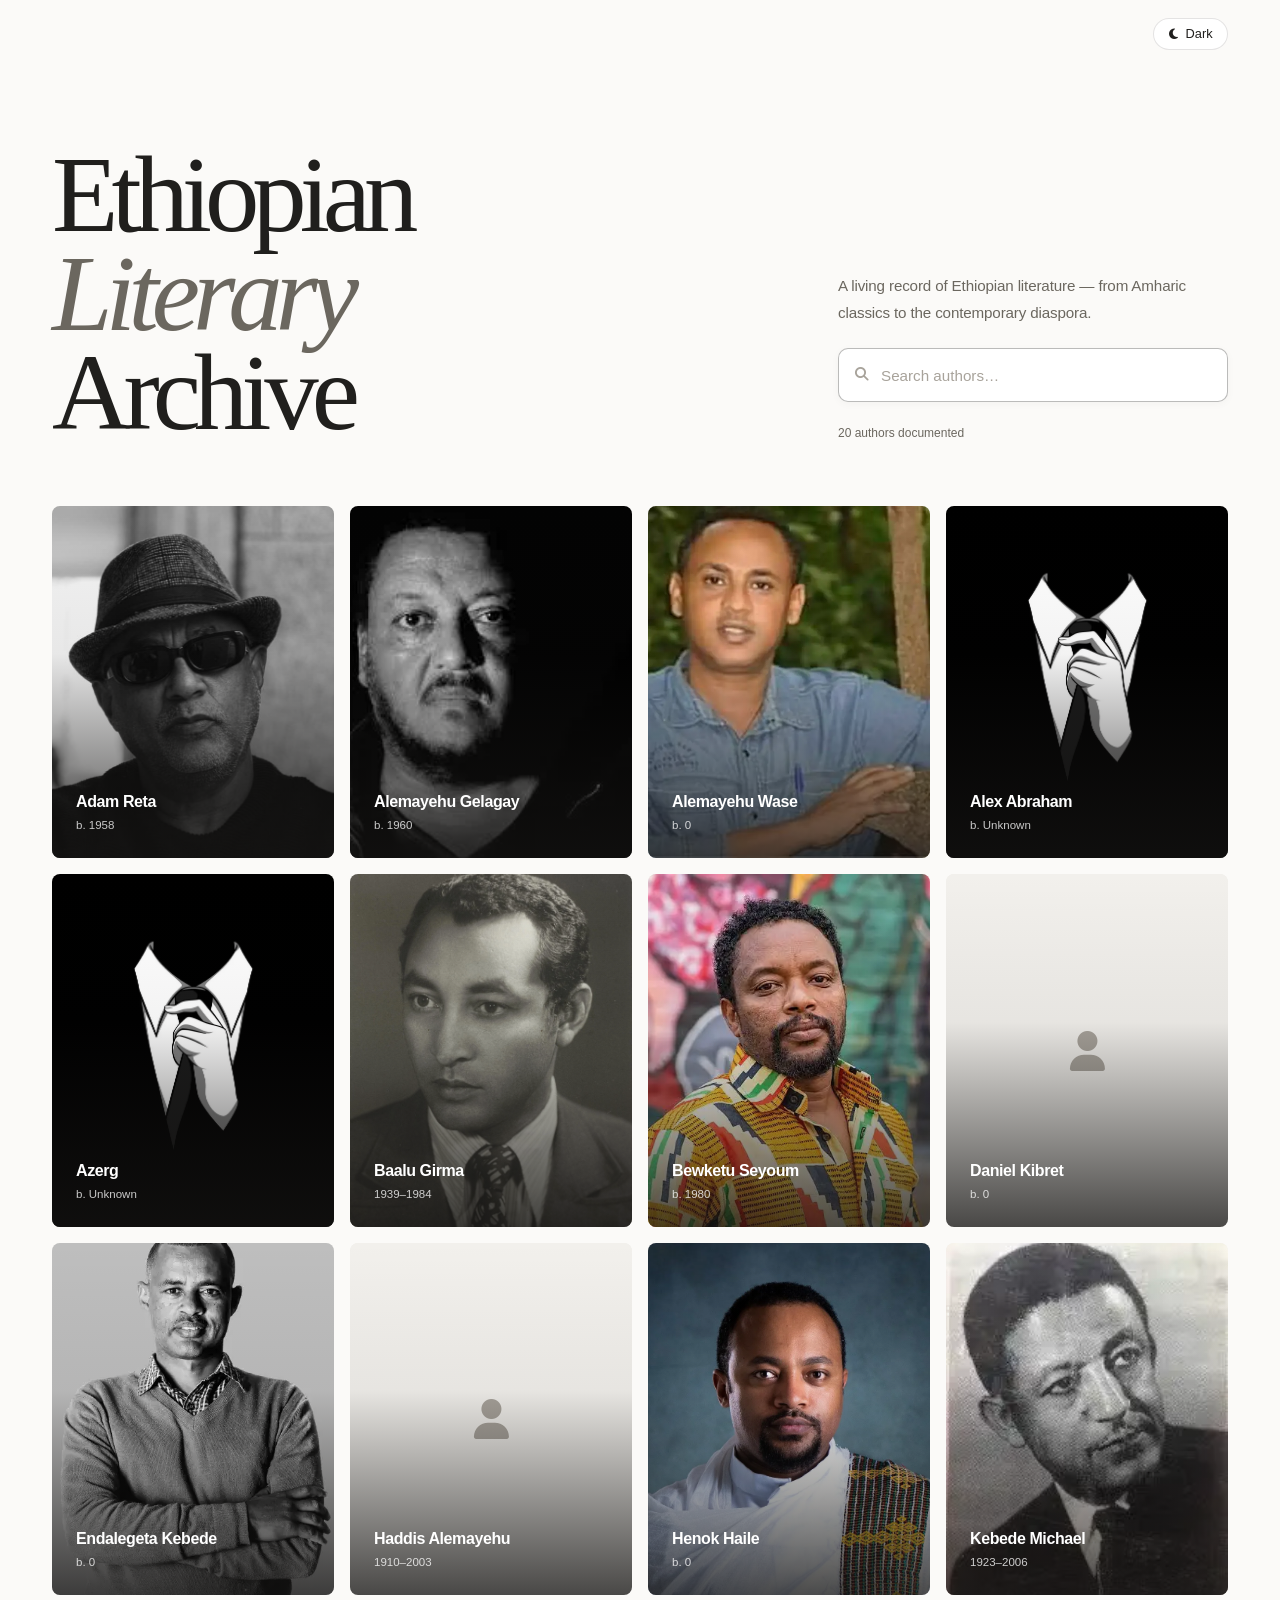
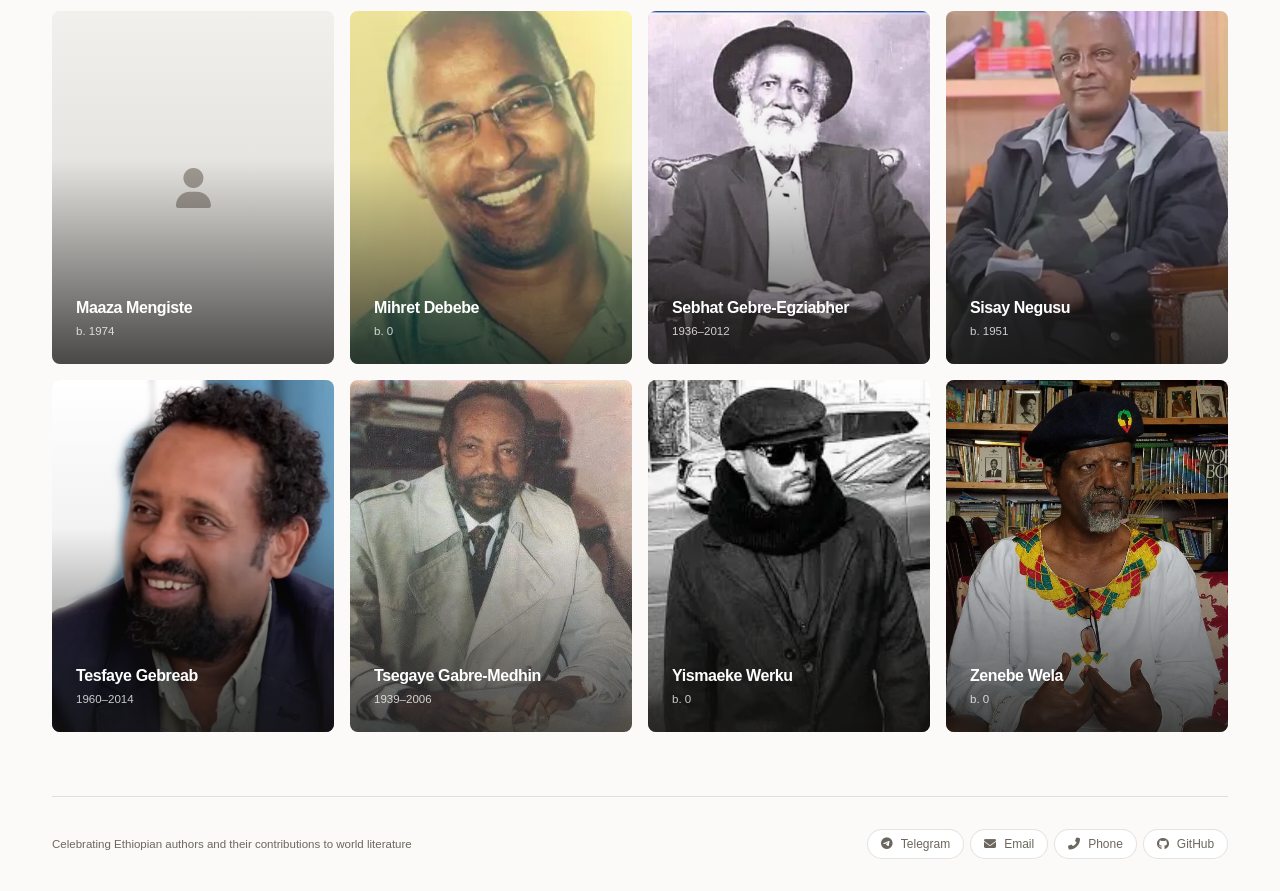
==== commit 62689f0f: "visual fixes" ====
--- a/index.html
+++ b/index.html
@@ -1,78 +1,77 @@
 <!DOCTYPE html>
 <html lang="en">
-<head>
-    <meta charset="UTF-8">
-    <meta name="viewport" content="width=device-width, initial-scale=1.0">
-    <title>Ethiopian Literary Archive | Discover Ethiopian Authors & Books</title>
-    <meta name="description" content="Explore the rich literary heritage of Ethiopia. Discover celebrated Ethiopian authors, their books, and literary works.">
-    <meta name="keywords" content="Ethiopian authors, Ethiopian books, Ethiopian literature, Ethiopian writers, African literature, Amharic books">
-    <meta name="author" content="Ethiopian Literary Archive">
-    <meta name="robots" content="index, follow">
-    <meta property="og:type" content="website">
-    <meta property="og:url" content="https://etharchive.github.io/">
-    <meta property="og:title" content="Ethiopian Literary Archive">
-    <meta property="og:description" content="Explore the rich literary heritage of Ethiopia.">
-    <meta property="og:image" content="https://etharchive.github.io/images/og-image.png">
-    <meta property="twitter:card" content="summary_large_image">
-    <link rel="canonical" href="https://etharchive.github.io/">
-    <link rel="preconnect" href="https://fonts.googleapis.com">
-    <link rel="preconnect" href="https://fonts.gstatic.com" crossorigin>
-    <link href="https://fonts.googleapis.com/css2?family=Syne:wght@400;500;600;700;800&family=Syne+Mono&display=swap" rel="stylesheet">
-    <link rel="stylesheet" href="https://cdnjs.cloudflare.com/ajax/libs/font-awesome/6.4.0/css/all.min.css">
-    <script src="theme.js"></script>
-    <link rel="stylesheet" href="style.css">
-</head>
-<body>
 
-<div class="index-hero">
-    <h1 class="hero-title">Ethiopian<br><em>Literary</em><br>Archive</h1>
-    <div class="hero-right">
-        <p class="hero-desc">A living record of Ethiopian literature — from Amharic classics to the contemporary diaspora.</p>
-        <div class="search-section">
-            <div class="search-wrapper">
-                <input type="text" id="searchInput" placeholder="Search authors…" class="search-input" aria-label="Search authors">
-                <button id="clearSearchBtn" class="clear-search-btn" style="display:none;" aria-label="Clear search">
-                    <i class="fas fa-times"></i>
+    <head>
+        <meta charset="UTF-8">
+        <meta name="viewport" content="width=device-width, initial-scale=1.0">
+        <title>Ethiopian Literary Archive | Discover Ethiopian Authors & Books</title>
+        <meta name="description" content="Explore the rich literary heritage of Ethiopia. Discover celebrated Ethiopian authors, their books, and literary works.">
+        <meta name="keywords" content="Ethiopian authors, Ethiopian books, Ethiopian literature, Ethiopian writers, African literature, Amharic books">
+        <meta name="author" content="Ethiopian Literary Archive">
+        <meta name="robots" content="index, follow">
+        <meta property="og:type" content="website">
+        <meta property="og:url" content="https://etharchive.github.io/">
+        <meta property="og:title" content="Ethiopian Literary Archive">
+        <meta property="og:description" content="Explore the rich literary heritage of Ethiopia.">
+        <meta property="og:image" content="https://etharchive.github.io/images/og-image.png">
+        <meta property="twitter:card" content="summary_large_image">
+        <link rel="canonical" href="https://etharchive.github.io/">
+        <link rel="preconnect" href="https://fonts.googleapis.com">
+        <link rel="preconnect" href="https://fonts.gstatic.com" crossorigin>
+        <link href="https://fonts.googleapis.com/css2?family=Syne:wght@400;500;600;700;800&family=Syne+Mono&display=swap" rel="stylesheet">
+        <link rel="stylesheet" href="https://cdnjs.cloudflare.com/ajax/libs/font-awesome/6.4.0/css/all.min.css">
+        <script src="theme.js"></script>
+        <link rel="stylesheet" href="style.css">
+    </head>
+
+    <body>
+        <header class="site-header">
+            <div class="container site-header-inner">
+                <button class="pill theme-toggle" id="themeToggle" type="button" aria-label="Toggle color theme">
+                    <span class="theme-option to-dark"><i class="fas fa-moon" aria-hidden="true"></i>Dark</span>
+                    <span class="theme-option to-light"><i class="fas fa-sun" aria-hidden="true"></i>Light</span>
                 </button>
             </div>
-        </div>
-        <div class="hero-count" id="heroCount">&nbsp;</div>
-    </div>
-</div>
+        </header>
+        <main>
+            <section class="index-hero container">
+                <h1 class="hero-title">Ethiopian<br><em>Literary</em><br>Archive</h1>
+                <div class="hero-right">
+                    <p class="hero-desc">A living record of Ethiopian literature — from Amharic classics to the contemporary diaspora.</p>
+                    <div class="search-wrapper">
+                        <i class="fas fa-search search-icon" aria-hidden="true"></i>
+                        <input type="text" id="searchInput" placeholder="Search authors…" class="search-input" aria-label="Search authors">
+                        <button id="clearSearchBtn" class="clear-search-btn" type="button" aria-label="Clear search" hidden>
+                            <i class="fas fa-times" aria-hidden="true"></i>
+                        </button>
+                    </div>
+                    <div class="hero-count" id="heroCount"></div>
+                </div>
+            </section>
+            <div class="authors-grid container" id="authorsGrid" aria-live="polite" aria-label="Authors grid">
+                <div class="loading">Loading authors…</div>
+            </div>
+        </main>
+        <footer class="container">
+            <div class="footer-inner">
+                <p>Celebrating Ethiopian authors and their contributions to world literature</p>
+                <div class="footer-social">
+                    <a href="https://t.me/theyordanos" target="_blank" rel="noopener noreferrer" class="pill social-link">
+                        <i class="fab fa-telegram-plane" aria-hidden="true"></i><span>Telegram</span>
+                    </a>
+                    <a href="mailto:yordanoszt15@gmail.com" class="pill social-link">
+                        <i class="fas fa-envelope" aria-hidden="true"></i><span>Email</span>
+                    </a>
+                    <a href="tel:+251949860385" class="pill social-link">
+                        <i class="fas fa-phone-alt" aria-hidden="true"></i><span>Phone</span>
+                    </a>
+                    <a href="https://github.com/etharchive/etharchive.github.io" target="_blank" rel="noopener noreferrer" class="pill social-link">
+                        <i class="fab fa-github" aria-hidden="true"></i><span>GitHub</span>
+                    </a>
+                </div>
+            </div>
+        </footer>
+        <script src="script.js"></script>
+    </body>
 
-<div class="authors-grid" id="authorsGrid" aria-live="polite" aria-label="Authors grid">
-    <div class="loading">Loading authors…</div>
-</div>
-
-<footer>
-    <p>Celebrating Ethiopian authors and their contributions to world literature</p>
-    <div class="footer-social">
-        <a href="https://t.me/theyordanos" target="_blank" rel="noopener noreferrer" class="social-link">
-            <i class="fab fa-telegram-plane"></i><span>Telegram</span>
-        </a>
-        <a href="mailto:yordanoszt15@gmail.com" class="social-link">
-            <i class="fas fa-envelope"></i><span>Email</span>
-        </a>
-        <a href="tel:+251949860385" class="social-link">
-            <i class="fas fa-phone-alt"></i><span>Phone</span>
-        </a>
-        <a href="https://github.com/etharchive/etharchive.github.io" target="_blank" rel="noopener noreferrer" class="social-link">
-            <i class="fab fa-github"></i><span>GitHub</span>
-        </a>
-    </div>
-</footer>
-
-<script src="script.js"></script>
-<script>
-    document.addEventListener('DOMContentLoaded', () => {
-        const tick = setInterval(() => {
-            const cards = document.querySelectorAll('.author-card');
-            if (cards.length > 0) {
-                document.getElementById('heroCount').textContent = cards.length + ' authors documented';
-                clearInterval(tick);
-            }
-        }, 150);
-    });
-</script>
-</body>
-</html>
+</html>
--- a/style.css
+++ b/style.css
@@ -1,5 +1,3 @@
-@import url('https://fonts.googleapis.com/css2?family=Syne:wght@400;500;600;700;800&family=Syne+Mono&display=swap');
-
 *,
 *::before,
 *::after {
@@ -9,159 +7,314 @@
 }
 
 :root {
-    --white: #FFFFFF;
-    --off: #F7F6F4;
-    --ink: #0A0A0A;
-    --mid: #6B6B6B;
-    --faint: #C4C4C4;
-    --rule: rgba(10, 10, 10, 0.1);
-    --accent: #D04E2A;
-    --serif: 'Syne', sans-serif;
-    --mono: 'Syne Mono', monospace;
+    --font-sans: 'DM Sans', sans-serif;
+    --font-serif: 'Literata', Georgia, serif;
+
+    --max-width: 1240px;
+    --gutter: clamp(1.25rem, 4vw, 2rem);
+    --header-height: 4.25rem;
+    --radius: 8px;
+    --radius-lg: 10px;
+    --section-space: clamp(2rem, 5vw, 3rem);
+
+    color-scheme: light;
+    --bg: #fbfaf8;
+    --surface: #ffffff;
+    --surface-muted: #f2f0ec;
+    --surface-hover: #f5f3ef;
+    --ink: #201f1d;
+    --mid: #6b675f;
+    --faint: #a8a39b;
+    --rule: rgba(32, 31, 29, 0.12);
+    --rule-strong: rgba(32, 31, 29, 0.3);
+    --focus-ring: rgba(32, 31, 29, 0.12);
+    --shadow: 0 2px 8px rgba(32, 31, 29, 0.035);
+
+    --scrim: rgba(20, 19, 18, 0.76);
+    --scrim-soft: rgba(20, 19, 18, 0.05);
+    --on-scrim: #ffffff;
+    --on-scrim-muted: rgba(255, 255, 255, 0.78);
+    --chip-bg: rgba(255, 255, 255, 0.14);
+    --chip-border: rgba(255, 255, 255, 0.24);
+}
+
+:root[data-theme="dark"] {
+    color-scheme: dark;
+    --bg: #171715;
+    --surface: #1f1f1c;
+    --surface-muted: #262622;
+    --surface-hover: #252521;
+    --ink: #eeece6;
+    --mid: #aaa69d;
+    --faint: #77736b;
+    --rule: rgba(238, 236, 230, 0.14);
+    --rule-strong: rgba(238, 236, 230, 0.32);
+    --focus-ring: rgba(238, 236, 230, 0.14);
+    --shadow: none;
 }
 
 html {
     font-size: 16px;
     -webkit-font-smoothing: antialiased;
+    scroll-behavior: smooth;
 }
 
 body {
-    background: var(--white);
+    background: var(--bg);
     color: var(--ink);
-    font-family: var(--serif);
-}
-
-/* ── NAV ─────────────────────────────── */
-
-.site-nav {
+    font-family: var(--font-sans);
+    line-height: 1.5;
+}
+
+a {
+    color: inherit;
+    text-decoration: none;
+    -webkit-tap-highlight-color: transparent;
+}
+
+img {
+    display: block;
+    max-width: 100%;
+}
+
+button {
+    font: inherit;
+    color: inherit;
+}
+
+h1,
+h2,
+h3 {
+    font-size: inherit;
+    font-weight: inherit;
+}
+
+:focus-visible {
+    outline: 2px solid var(--mid);
+    outline-offset: 3px;
+}
+
+.container {
+    width: min(100% - 2 * var(--gutter), var(--max-width) - 2 * var(--gutter));
+    margin-inline: auto;
+}
+
+main {
+    padding-bottom: clamp(2.5rem, 6vw, 4rem);
+}
+
+.eyebrow {
+    font-size: 0.72rem;
+    font-weight: 500;
+    letter-spacing: 0.08em;
+    text-transform: uppercase;
+    color: var(--mid);
+}
+
+.pill {
+    display: inline-flex;
+    align-items: center;
+    gap: 0.5rem;
+    padding: 0.55rem 0.9rem;
+    border: 1px solid var(--rule);
+    border-radius: 999px;
+    background: var(--surface);
+    color: var(--ink);
+    font: 500 0.8rem var(--font-sans);
+    line-height: 1;
+    cursor: pointer;
+    transition: border-color 0.2s, background 0.2s;
+}
+
+.pill:hover {
+    border-color: var(--rule-strong);
+    background: var(--surface-hover);
+}
+
+.pill i {
+    font-size: 0.75rem;
+}
+
+.text-link {
+    font-size: 0.9rem;
+    font-weight: 500;
+    color: var(--ink);
+    text-decoration: underline;
+    text-decoration-color: var(--rule-strong);
+    text-underline-offset: 0.25em;
+    transition: text-decoration-color 0.15s;
+}
+
+.text-link:hover,
+.featured-book:hover .text-link {
+    text-decoration-color: currentColor;
+}
+
+.text-link i {
+    display: inline-block;
+    font-size: 0.75rem;
+}
+
+.text-link .arrow {
+    margin-left: 0.4rem;
+    transition: transform 0.15s;
+}
+
+.text-link:hover .arrow,
+.featured-book:hover .arrow {
+    transform: translateX(3px);
+}
+
+.site-header {
     position: sticky;
     top: 0;
     z-index: 100;
-    background: var(--white);
-    border-bottom: 1px solid var(--rule);
+}
+
+.site-header-inner {
     display: flex;
     align-items: center;
     justify-content: space-between;
-    padding: 0 2.5rem;
-    height: 52px;
-}
-
-.nav-logo {
-    font-family: var(--serif);
-    font-size: 0.8rem;
-    font-weight: 700;
-    letter-spacing: 0.06em;
-    text-transform: uppercase;
+    gap: 1rem;
+    min-height: var(--header-height);
+}
+
+.theme-toggle {
+    margin-left: auto;
+}
+
+.theme-option {
+    display: inline-flex;
+    align-items: center;
+    gap: 0.5rem;
+}
+
+.theme-option.to-light {
+    display: none;
+}
+
+:root[data-theme="dark"] .theme-option.to-dark {
+    display: none;
+}
+
+:root[data-theme="dark"] .theme-option.to-light {
+    display: inline-flex;
+}
+
+.breadcrumb {
+    padding-block: 0.5rem 1.5rem;
+    font-size: 0.85rem;
+}
+
+.breadcrumb ol {
+    display: flex;
+    flex-wrap: wrap;
+    align-items: center;
+    gap: 0.5rem;
+    list-style: none;
+}
+
+.breadcrumb li+li::before {
+    content: '/';
+    margin-right: 0.5rem;
+    color: var(--faint);
+}
+
+.breadcrumb a {
     color: var(--ink);
-    text-decoration: none;
-}
-
-.nav-tagline {
-    font-family: var(--mono);
-    font-size: 0.6rem;
-    color: var(--faint);
-    letter-spacing: 0.04em;
-}
-
-.nav-right {
-    display: flex;
-    align-items: center;
-    gap: 1.5rem;
-}
-
-.back-link {
-    display: inline-flex;
-    align-items: center;
-    gap: 0.5rem;
-    font-family: var(--mono);
-    font-size: 0.62rem;
-    letter-spacing: 0.06em;
-    color: var(--mid);
-    text-decoration: none;
-    transition: color 0.15s;
-}
-
-.back-link:hover {
-    color: var(--ink);
-}
-
-/* ── HERO ────────────────────────────── */
+    text-decoration: underline;
+    text-decoration-color: var(--rule-strong);
+    text-underline-offset: 0.25em;
+    transition: text-decoration-color 0.15s;
+}
+
+.breadcrumb a:hover {
+    text-decoration-color: currentColor;
+}
+
+.breadcrumb [aria-current] {
+    color: var(--mid);
+}
 
 .index-hero {
-    padding: 5rem 2.5rem 4rem;
-    border-bottom: 1px solid var(--rule);
     display: grid;
-    grid-template-columns: 1fr 400px;
-    gap: 4rem;
+    grid-template-columns: minmax(0, 1fr) minmax(280px, 390px);
     align-items: end;
+    gap: clamp(2rem, 6vw, 6rem);
+    padding-block: clamp(2.5rem, 6vw, 5rem) clamp(2.5rem, 5vw, 4rem);
 }
 
 .hero-title {
-    font-size: clamp(3.5rem, 7vw, 7rem);
-    font-weight: 800;
-    line-height: 0.9;
-    letter-spacing: -0.03em;
-    color: var(--ink);
+    font-family: var(--font-serif);
+    font-size: clamp(3.25rem, 8.5vw, 8.25rem);
+    font-weight: 400;
+    line-height: 0.91;
+    letter-spacing: -0.065em;
 }
 
 .hero-title em {
     font-style: italic;
-    font-weight: 400;
-    color: var(--accent);
+    color: var(--mid);
 }
 
 .hero-right {
-    padding-bottom: 0.5rem;
     display: flex;
     flex-direction: column;
-    gap: 1.5rem;
+    gap: 1.35rem;
 }
 
 .hero-desc {
-    font-family: var(--mono);
+    font-size: 0.95rem;
+    line-height: 1.8;
+    letter-spacing: -0.01em;
+    color: var(--mid);
+}
+
+.hero-count {
+    min-height: 1.2em;
     font-size: 0.75rem;
-    line-height: 1.7;
-    color: var(--mid);
-    letter-spacing: 0.02em;
-}
-
-.hero-count {
-    font-family: var(--mono);
-    font-size: 0.62rem;
+    color: var(--mid);
+}
+
+.search-wrapper {
+    display: flex;
+    align-items: center;
+    gap: 0.75rem;
+    padding-inline: 1rem;
+    background: var(--surface);
+    border: 1px solid var(--rule-strong);
+    border-radius: var(--radius-lg);
+    box-shadow: var(--shadow);
+    transition: border-color 0.2s, box-shadow 0.2s;
+}
+
+.search-wrapper:focus-within {
+    border-color: var(--ink);
+    box-shadow: 0 0 0 3px var(--focus-ring);
+}
+
+.search-icon {
+    font-size: 0.85rem;
     color: var(--faint);
-    letter-spacing: 0.06em;
-    text-transform: uppercase;
-}
-
-/* ── SEARCH ──────────────────────────── */
-
-.search-section {
-    display: block;
-    padding: 0;
-}
-
-.search-wrapper {
-    position: relative;
-    display: flex;
-    align-items: center;
+    transition: color 0.2s;
+}
+
+.search-wrapper:focus-within .search-icon {
+    color: var(--ink);
 }
 
 .search-input {
-    width: 100%;
-    padding: 0 1.5rem 0.65rem 0;
-    font-family: var(--mono);
-    font-size: 0.72rem;
-    letter-spacing: 0.04em;
+    flex: 1;
+    min-width: 0;
+    min-height: 3.25rem;
+    border: 0;
     background: transparent;
-    border: none;
-    border-bottom: 1.5px solid var(--ink);
     color: var(--ink);
+    font: 0.95rem var(--font-sans);
+}
+
+.search-input:focus-visible {
     outline: none;
-    transition: border-color 0.15s;
-}
-
-.search-input:focus {
-    border-bottom-color: var(--accent);
 }
 
 .search-input::placeholder {
@@ -169,62 +322,70 @@
 }
 
 .clear-search-btn {
-    position: absolute;
-    right: 0;
-    top: 50%;
-    transform: translateY(-60%);
+    display: flex;
+    align-items: center;
+    justify-content: center;
+    width: 1.75rem;
+    height: 1.75rem;
+    border: 0;
+    border-radius: 50%;
     background: none;
-    border: none;
-    color: var(--mid);
+    color: var(--mid);
+    font-size: 0.85rem;
     cursor: pointer;
-    font-size: 0.72rem;
-    display: flex;
-    align-items: center;
-    transition: color 0.15s;
+    transition: color 0.15s, background 0.15s;
+}
+
+.clear-search-btn[hidden] {
+    display: none;
 }
 
 .clear-search-btn:hover {
+    background: var(--surface-muted);
     color: var(--ink);
 }
 
-/* ── GRID ────────────────────────────── */
-
-.authors-grid {
+.authors-grid,
+.books-grid {
+    --card-min: 240px;
     display: grid;
-    grid-template-columns: repeat(4, 1fr);
-    gap: 0;
-    background: var(--rule);
-    border-top: 1px solid var(--rule);
+    grid-template-columns: repeat(auto-fill, minmax(var(--card-min), 1fr));
+    gap: 1rem;
+}
+
+.books-grid {
+    --card-min: 190px;
+}
+
+.loading,
+.no-results {
+    grid-column: 1 / -1;
+    padding: 4rem 1rem;
+    text-align: center;
+    font-size: 0.85rem;
+    color: var(--mid);
 }
 
 .author-card {
     position: relative;
     display: block;
-    text-decoration: none;
-    aspect-ratio: 3 / 4;
+    aspect-ratio: 4 / 5;
     overflow: hidden;
-    background: var(--off);
-    outline: none;
+    border-radius: var(--radius);
+    background: var(--surface-muted);
 }
 
 .author-card::after {
     content: '';
     position: absolute;
     inset: 0;
-    background: linear-gradient(to top,
-        rgba(10, 10, 10, 0.85) 0%,
-        rgba(10, 10, 10, 0.2) 50%,
-        transparent 100%);
     z-index: 1;
+    background: linear-gradient(to top, var(--scrim), var(--scrim-soft) 58%, transparent);
     transition: opacity 0.3s;
 }
 
 .author-card:hover::after {
-    opacity: 0.7;
-}
-
-.author-card:hover .author-image img {
-    transform: scale(1.05);
+    opacity: 0.86;
 }
 
 .author-image {
@@ -236,129 +397,413 @@
     width: 100%;
     height: 100%;
     object-fit: cover;
-    display: block;
-    transition: transform 0.6s cubic-bezier(0.4, 0, 0.2, 1);
-}
-
-.placeholder-img {
+    transition: transform 0.65s cubic-bezier(0.2, 0.7, 0.2, 1);
+}
+
+.author-card:hover .author-image img {
+    transform: scale(1.05);
+}
+
+.author-info {
+    position: absolute;
+    inset: auto 0 0;
+    z-index: 2;
+    padding: 1.5rem;
+}
+
+.author-name {
+    margin-bottom: 0.35rem;
+    font-size: 1rem;
+    font-weight: 600;
+    line-height: 1.2;
+    letter-spacing: -0.025em;
+    color: var(--on-scrim);
+}
+
+.author-years {
+    font-size: 0.72rem;
+    color: var(--on-scrim-muted);
+}
+
+.img-placeholder {
+    display: flex;
+    align-items: center;
+    justify-content: center;
     width: 100%;
     height: 100%;
-    background: var(--off);
-    display: flex;
-    align-items: center;
-    justify-content: center;
+    background: var(--surface-muted);
+    color: var(--faint);
     font-size: 2.5rem;
-    color: var(--faint);
-}
-
-.author-info {
+}
+
+.book-card {
+    display: block;
+    overflow: hidden;
+    border: 1px solid var(--rule);
+    border-radius: var(--radius);
+    background: var(--surface);
+    transition: border-color 0.2s, background 0.2s;
+}
+
+.book-card:hover {
+    border-color: var(--rule-strong);
+    background: var(--surface-hover);
+}
+
+.book-image {
+    aspect-ratio: 2 / 2.8;
+    overflow: hidden;
+    border-bottom: 1px solid var(--rule);
+    background: var(--surface-muted);
+}
+
+.book-image img {
+    width: 100%;
+    height: 100%;
+    object-fit: cover;
+    transition: transform 0.4s cubic-bezier(0.4, 0, 0.2, 1);
+}
+
+.book-card:hover .book-image img {
+    transform: scale(1.04);
+}
+
+.book-image .img-placeholder {
+    font-size: 1.5rem;
+}
+
+.book-info {
+    padding: 1rem;
+}
+
+.book-title {
+    margin-bottom: 0.3rem;
+    font-size: 0.9rem;
+    font-weight: 600;
+    line-height: 1.3;
+    letter-spacing: -0.01em;
+}
+
+.book-year {
+    font-size: 0.75rem;
+    color: var(--mid);
+}
+
+.book-genre {
+    margin-top: 0.3rem;
+    font-size: 0.68rem;
+    letter-spacing: 0.04em;
+    text-transform: uppercase;
+    color: var(--mid);
+}
+
+.book-series {
+    display: inline-block;
+    margin-top: 0.4rem;
+    padding: 0.15rem 0.4rem;
+    border: 1px solid var(--rule);
+    border-radius: 4px;
+    font-size: 0.68rem;
+    color: var(--mid);
+}
+
+.section {
+    padding-block: var(--section-space);
+    border-top: 1px solid var(--rule);
+}
+
+.section-title {
+    margin-bottom: 1.5rem;
+}
+
+.author-hero {
+    position: relative;
+    height: clamp(340px, 50vw, 600px);
+    overflow: hidden;
+    border-radius: var(--radius-lg);
+    background: var(--surface-muted);
+}
+
+.author-hero::after {
+    content: '';
     position: absolute;
-    bottom: 0;
-    left: 0;
-    right: 0;
-    padding: 2rem 1.5rem 1.5rem;
-    z-index: 2;
-}
-
-.author-name {
-    font-family: var(--serif);
-    font-size: 1.15rem;
-    font-weight: 600;
-    color: #fff;
-    line-height: 1.2;
-    margin-bottom: 0.35rem;
-    letter-spacing: -0.01em;
-}
-
-.author-years {
-    font-family: var(--mono);
-    font-size: 0.6rem;
-    color: rgba(255, 255, 255, 0.5);
-    letter-spacing: 0.06em;
-}
-
-.author-books {
-    display: none;
-}
-
-.loading,
-.no-results {
-    grid-column: 1/-1;
-    text-align: center;
-    padding: 5rem 2rem;
-    font-family: var(--mono);
+    inset: 0;
+    background: linear-gradient(to bottom, transparent 35%, var(--scrim));
+    pointer-events: none;
+}
+
+.author-hero-media {
+    position: absolute;
+    inset: 0;
+}
+
+.author-hero-media img {
+    width: 100%;
+    height: 100%;
+    object-fit: cover;
+    object-position: center 15%;
+}
+
+.author-hero-media .img-placeholder {
+    font-size: 5rem;
+}
+
+.author-hero-title {
+    position: absolute;
+    inset: auto 0 0;
+    z-index: 1;
+    padding: clamp(1.25rem, 4vw, 3rem);
+}
+
+.author-hero-name {
+    margin-bottom: 1rem;
+    font-family: var(--font-serif);
+    font-size: clamp(2.25rem, 7vw, 4.5rem);
+    font-weight: 400;
+    line-height: 1;
+    letter-spacing: -0.055em;
+    color: var(--on-scrim);
+    text-wrap: balance;
+}
+
+.author-hero-chips {
+    display: flex;
+    flex-wrap: wrap;
+    gap: 0.5rem;
+}
+
+.author-chip {
+    padding: 0.4rem 0.8rem;
+    border: 1px solid var(--chip-border);
+    border-radius: 999px;
+    background: var(--chip-bg);
+    backdrop-filter: blur(4px);
     font-size: 0.75rem;
-    color: var(--mid);
-    background: var(--white);
-}
-
-/* ── FOOTER ──────────────────────────── */
-
-footer {
+    color: var(--on-scrim);
+}
+
+.author-about {
+    display: grid;
+    gap: clamp(2rem, 5vw, 4rem);
+    padding-block: var(--section-space);
+}
+
+.author-about.has-featured {
+    grid-template-columns: minmax(0, 1fr) minmax(0, 24rem);
+    align-items: start;
+}
+
+.author-bio {
+    max-width: 65ch;
+    font-family: var(--font-serif);
+    font-size: 1.16rem;
+    line-height: 1.85;
+}
+
+.external-links {
+    display: flex;
+    flex-wrap: wrap;
+    align-items: center;
+    gap: 0.5rem;
+    margin-top: 2rem;
+}
+
+.external-links .eyebrow {
+    margin-right: 0.5rem;
+}
+
+.featured-book {
+    display: grid;
+    grid-template-columns: 5.5rem minmax(0, 1fr);
+    gap: 1.25rem;
+    padding: 1.25rem;
+    border: 1px solid var(--rule);
+    border-radius: var(--radius-lg);
+    background: var(--surface);
+    transition: border-color 0.2s, background 0.2s;
+}
+
+.featured-book:hover {
+    border-color: var(--rule-strong);
+    background: var(--surface-hover);
+}
+
+.featured-cover {
+    align-self: start;
+    aspect-ratio: 2 / 2.8;
+    overflow: hidden;
+    border-radius: 4px;
+    background: var(--surface-muted);
+}
+
+.featured-cover img {
+    width: 100%;
+    height: 100%;
+    object-fit: cover;
+}
+
+.featured-cover .img-placeholder {
+    font-size: 1.25rem;
+}
+
+.featured-title {
+    margin: 0.4rem 0 0.2rem;
+    font-family: var(--font-serif);
+    font-size: 1.3rem;
+    font-weight: 500;
+    line-height: 1.25;
+    letter-spacing: -0.02em;
+}
+
+.featured-meta {
+    font-size: 0.8rem;
+    color: var(--mid);
+}
+
+.featured-desc {
+    display: -webkit-box;
+    -webkit-box-orient: vertical;
+    -webkit-line-clamp: 3;
+    line-clamp: 3;
+    overflow: hidden;
+    margin: 0.75rem 0 1rem;
+    font-size: 0.88rem;
+    line-height: 1.6;
+    color: var(--mid);
+}
+
+.book-hero {
+    display: grid;
+    grid-template-columns: minmax(220px, 300px) minmax(0, 1fr);
+    align-items: end;
+    gap: clamp(1.5rem, 5vw, 4rem);
+}
+
+.book-hero-cover {
+    aspect-ratio: 2 / 2.8;
+    overflow: hidden;
+    border: 1px solid var(--rule);
+    border-radius: var(--radius-lg);
+    background: var(--surface-muted);
+}
+
+.book-hero-cover img {
+    width: 100%;
+    height: 100%;
+    object-fit: cover;
+}
+
+.book-hero-cover .img-placeholder {
+    font-size: 3.5rem;
+}
+
+.book-hero-info {
+    display: flex;
+    flex-direction: column;
+    align-items: flex-start;
+    gap: 1rem;
+    min-width: 0;
+}
+
+.book-title-large {
+    font-family: var(--font-serif);
+    font-size: clamp(2rem, 4.5vw, 3.5rem);
+    font-weight: 400;
+    line-height: 1.04;
+    letter-spacing: -0.055em;
+    text-wrap: balance;
+}
+
+.book-author-link {
+    font-size: 0.95rem;
+}
+
+.book-author-link i {
+    margin-right: 0.5rem;
+}
+
+.book-series-large {
+    display: inline-flex;
+    align-items: center;
+    gap: 0.5rem;
+    font-size: 0.9rem;
+    color: var(--mid);
+}
+
+.book-hero-stats {
+    display: grid;
+    grid-template-columns: repeat(auto-fit, minmax(8rem, 1fr));
+    gap: 1rem 1.5rem;
+    width: 100%;
+    margin-top: 0.5rem;
+    padding-top: 1.5rem;
     border-top: 1px solid var(--rule);
-    display: flex;
-    align-items: center;
-    justify-content: space-between;
-    padding: 1.5rem 2.5rem;
-    gap: 2rem;
-    flex-wrap: wrap;
-}
-
-footer>p {
-    font-family: var(--mono);
-    font-size: 0.6rem;
-    color: var(--faint);
-    letter-spacing: 0.06em;
+}
+
+.book-stat-label {
+    display: block;
+    margin-bottom: 0.25rem;
+    font-size: 0.72rem;
+    letter-spacing: 0.08em;
     text-transform: uppercase;
-}
-
-.footer-social {
-    display: flex;
-    align-items: center;
-    gap: 0.35rem;
-    flex-wrap: wrap;
-}
-
-.social-link {
-    display: inline-flex;
-    align-items: center;
-    gap: 0.35rem;
-    font-family: var(--mono);
-    font-size: 0.6rem;
-    color: var(--mid);
-    text-decoration: none;
-    padding: 0.4rem 0.8rem;
-    border: 1px solid var(--rule);
-    letter-spacing: 0.04em;
-    transition: all 0.15s;
-}
-
-.social-link:hover {
-    border-color: var(--ink);
-    color: var(--ink);
-}
-
-.social-link i {
-    font-size: 0.75rem;
-}
-
-/* ── LOADING STATE ───────────────────── */
+    color: var(--mid);
+}
+
+.book-stat-value {
+    font-size: 0.95rem;
+    font-weight: 500;
+}
+
+.book-body {
+    display: grid;
+    grid-template-columns: minmax(0, 1fr) minmax(0, 20rem);
+    gap: clamp(2rem, 6vw, 5rem);
+    padding-block: var(--section-space);
+}
+
+.book-body .eyebrow {
+    margin-bottom: 1rem;
+}
+
+.book-description {
+    max-width: 65ch;
+    font-family: var(--font-serif);
+    font-size: 1.08rem;
+    line-height: 1.9;
+}
+
+.series-link {
+    display: inline-block;
+    margin-top: 1.5rem;
+}
+
+.author-bio-snippet {
+    margin-bottom: 1rem;
+    font-family: var(--font-serif);
+    font-size: 0.9rem;
+    line-height: 1.8;
+    color: var(--mid);
+}
+
+.other-books-section {
+    scroll-margin-top: var(--header-height);
+}
 
 .author-content,
 .book-content {
     min-height: 60vh;
 }
 
-.loading-state {
+.loading-state,
+.error-state {
     display: flex;
     flex-direction: column;
     align-items: center;
     justify-content: center;
+    gap: 1rem;
     min-height: 40vh;
-    font-family: var(--mono);
-    font-size: 0.72rem;
-    color: var(--mid);
-    gap: 1rem;
+    font-size: 0.85rem;
+    color: var(--mid);
 }
 
 .loading-spinner {
@@ -376,870 +821,100 @@
     }
 }
 
-.error-state {
-    display: flex;
-    flex-direction: column;
-    align-items: center;
-    justify-content: center;
-    min-height: 40vh;
-    gap: 1rem;
-    font-family: var(--mono);
-}
-
 .error-state i {
     font-size: 1.5rem;
     color: var(--faint);
 }
 
-.error-state p {
-    font-size: 0.8rem;
-    color: var(--mid);
-}
-
 .error-state a {
-    font-size: 0.65rem;
     color: var(--ink);
-    letter-spacing: 0.06em;
-    text-decoration: none;
-    border-bottom: 1px solid var(--rule);
-}
-
-/* ── BREADCRUMB ──────────────────────── */
-
-.breadcrumb {
-    font-family: var(--mono);
-    font-size: 0.6rem;
-    color: var(--faint);
-    letter-spacing: 0.06em;
-    display: flex;
-    align-items: center;
-    gap: 0.5rem;
-}
-
-.breadcrumb a {
-    color: var(--mid);
-    text-decoration: none;
-    transition: color 0.15s;
-}
-
-.breadcrumb a:hover {
+    text-decoration: underline;
+    text-decoration-color: var(--rule-strong);
+    text-underline-offset: 0.25em;
+}
+
+.footer-inner {
+    display: flex;
+    flex-wrap: wrap;
+    align-items: center;
+    justify-content: space-between;
+    gap: 1rem 2rem;
+    padding-block: 2rem;
+    border-top: 1px solid var(--rule);
+}
+
+.footer-inner p {
+    font-size: 0.72rem;
+    color: var(--mid);
+}
+
+.footer-social {
+    display: flex;
+    flex-wrap: wrap;
+    gap: 0.4rem;
+}
+
+.social-link {
+    padding: 0.5rem 0.8rem;
+    font-size: 0.75rem;
+    font-weight: 400;
+    color: var(--mid);
+}
+
+.social-link:hover {
     color: var(--ink);
 }
 
-.breadcrumb .separator {
-    color: var(--faint);
-}
-
-.breadcrumb .current {
-    color: var(--ink);
-    font-weight: 500;
-}
-
-/* ══════════════════════════════════════
-   AUTHOR DETAIL
-══════════════════════════════════════ */
-
-.author-detail {}
-
-/* Full-bleed portrait */
-.author-hero {
-    position: relative;
-    height: 75vh;
-    max-height: 640px;
-    overflow: hidden;
-    background: var(--off);
-}
-
-.author-hero img {
-    width: 100%;
-    height: 100%;
-    object-fit: cover;
-    object-position: center 15%;
-    display: block;
-}
-
-.author-hero-placeholder {
-    width: 100%;
-    height: 100%;
-    background: var(--off);
-    display: flex;
-    align-items: center;
-    justify-content: center;
-    font-size: 5rem;
-    color: var(--faint);
-}
-
-.author-hero-overlay {
-    position: absolute;
-    inset: 0;
-    background: linear-gradient(to bottom, transparent 40%, rgba(10, 10, 10, 0.7) 100%);
-}
-
-.author-hero-title {
-    position: absolute;
-    bottom: 0;
-    left: 0;
-    right: 0;
-    padding: 3rem 3rem 2.5rem;
-}
-
-.author-hero-name {
-    font-size: clamp(2.5rem, 6vw, 5.5rem);
-    font-weight: 800;
-    letter-spacing: -0.03em;
-    line-height: 0.9;
-    color: #fff;
-    margin-bottom: 1rem;
-}
-
-.author-hero-name em {
-    font-style: italic;
-    font-weight: 400;
-}
-
-.author-hero-chips {
-    display: flex;
-    gap: 0.5rem;
-    flex-wrap: wrap;
-}
-
-.author-chip {
-    font-family: var(--mono);
-    font-size: 0.6rem;
-    letter-spacing: 0.08em;
-    text-transform: uppercase;
-    color: rgba(255, 255, 255, 0.6);
-    background: rgba(255, 255, 255, 0.1);
-    border: 1px solid rgba(255, 255, 255, 0.15);
-    padding: 0.3rem 0.7rem;
-    backdrop-filter: blur(4px);
-}
-
-/* Author body: 2-col */
-.author-body {
-    display: grid;
-    grid-template-columns: 260px 1fr;
-    border-bottom: 1px solid var(--rule);
-    min-height: 300px;
-}
-
-.author-sidebar {
-    padding: 2.5rem 2rem 2.5rem 3rem;
-    border-right: 1px solid var(--rule);
-}
-
-.author-main {
-    padding: 2.5rem 3rem;
-}
-
-.sidebar-label {
-    font-family: var(--mono);
-    font-size: 0.58rem;
-    letter-spacing: 0.12em;
-    text-transform: uppercase;
-    color: var(--faint);
-    margin-bottom: 0.4rem;
-}
-
-.sidebar-value {
-    font-family: var(--serif);
-    font-size: 0.95rem;
-    font-weight: 500;
-    color: var(--ink);
-    margin-bottom: 1.75rem;
-}
-
-.external-links {
-    margin-top: 0.5rem;
-}
-
-.external-links h3 {
-    font-family: var(--mono);
-    font-size: 0.58rem;
-    letter-spacing: 0.12em;
-    text-transform: uppercase;
-    color: var(--faint);
-    margin-bottom: 0.6rem;
-}
-
-.links-container {
-    display: flex;
-    flex-direction: column;
-    gap: 0.3rem;
-}
-
-.external-link {
-    display: inline-flex;
-    align-items: center;
-    gap: 0.4rem;
-    font-family: var(--mono);
-    font-size: 0.62rem;
-    color: var(--mid);
-    text-decoration: none;
-    padding: 0.45rem 0.7rem;
-    border: 1px solid var(--rule);
-    letter-spacing: 0.04em;
-    transition: all 0.15s;
-}
-
-.external-link:hover {
-    border-color: var(--ink);
-    color: var(--ink);
-}
-
-.external-link i {
-    font-size: 0.75rem;
-}
-
-.author-bio {
-    font-size: 1.15rem;
-    font-weight: 400;
-    line-height: 1.75;
-    color: var(--ink);
-    max-width: 65ch;
-}
-
-.featured-book {
-    margin-top: 2.5rem;
-    padding-top: 2rem;
-    border-top: 1px solid var(--rule);
-}
-
-.featured-label {
-    font-family: var(--mono);
-    font-size: 0.58rem;
-    letter-spacing: 0.12em;
-    text-transform: uppercase;
-    color: var(--accent);
-    margin-bottom: 0.65rem;
-    display: flex;
-    align-items: center;
-    gap: 0.4rem;
-}
-
-.featured-book h4 {
-    font-size: 1.5rem;
-    font-weight: 700;
-    letter-spacing: -0.02em;
-    color: var(--ink);
-    margin-bottom: 0.25rem;
-}
-
-.featured-book>p {
-    font-family: var(--mono);
-    font-size: 0.65rem;
-    color: var(--mid);
-    margin-bottom: 0.6rem;
-}
-
-.featured-book-link {
-    display: inline-flex;
-    align-items: center;
-    gap: 0.4rem;
-    font-family: var(--mono);
-    font-size: 0.65rem;
-    color: var(--accent);
-    text-decoration: none;
-    letter-spacing: 0.04em;
-    transition: gap 0.15s;
-}
-
-.featured-book-link:hover {
-    gap: 0.65rem;
-}
-
-/* suppress old layout */
-.author-name-large {
-    display: none;
-}
-
-.author-meta {
-    display: none;
-}
-
-.author-two-columns {
-    display: none !important;
-}
-
-.author-portrait {
-    display: none;
-}
-
-/* ── Books section ───────────────────── */
-
-.books-section {
-    border-bottom: 1px solid var(--rule);
-}
-
-.section-header {
-    padding: 1.25rem 3rem;
-    border-bottom: 1px solid var(--rule);
-    display: flex;
-    align-items: baseline;
-    justify-content: space-between;
-}
-
-.section-header h2,
-.books-section h2,
-.other-books-section h2 {
-    font-family: var(--mono);
-    font-size: 0.62rem;
-    font-weight: 400;
-    letter-spacing: 0.12em;
-    text-transform: uppercase;
-    color: var(--mid);
-    border: none;
-    padding: 0;
-    margin: 0;
-}
-
-.books-grid,
-.other-books-grid {
-    display: grid;
-    grid-template-columns: repeat(5, 1fr);
-    background: var(--rule);
-    gap: 1px;
-}
-
-.book-card {
-    display: block;
-    text-decoration: none;
-    color: inherit;
-    background: var(--white);
-    overflow: hidden;
-    transition: background 0.15s;
-}
-
-.book-card:hover {
-    background: var(--off);
-}
-
-.book-card:hover .book-image img {
-    transform: scale(1.04);
-}
-
-.book-image {
-    width: 100%;
-    aspect-ratio: 2 / 2.8;
-    overflow: hidden;
-    background: var(--off);
-}
-
-.book-image img {
-    width: 100%;
-    height: 100%;
-    object-fit: cover;
-    display: block;
-    transition: transform 0.4s cubic-bezier(0.4, 0, 0.2, 1);
-}
-
-.book-placeholder {
-    width: 100%;
-    height: 100%;
-    background: var(--off);
-    display: flex;
-    align-items: center;
-    justify-content: center;
-    font-size: 1.5rem;
-    color: var(--faint);
-}
-
-.book-info {
-    padding: 0.9rem 1rem 1.1rem;
-    border-top: 1px solid var(--rule);
-}
-
-.book-title {
-    font-size: 0.88rem;
-    font-weight: 600;
-    letter-spacing: -0.01em;
-    color: var(--ink);
-    line-height: 1.3;
-    margin-bottom: 0.3rem;
-}
-
-.book-year {
-    font-family: var(--mono);
-    font-size: 0.6rem;
-    color: var(--faint);
-}
-
-.book-genre {
-    font-family: var(--mono);
-    font-size: 0.56rem;
-    letter-spacing: 0.06em;
-    text-transform: uppercase;
-    color: var(--accent);
-    margin-top: 0.3rem;
-    opacity: 0.8;
-}
-
-.book-series {
-    display: inline-block;
-    font-family: var(--mono);
-    font-size: 0.55rem;
-    color: var(--mid);
-    border: 1px solid var(--rule);
-    padding: 0.15rem 0.4rem;
-    margin-top: 0.35rem;
-    letter-spacing: 0.04em;
-}
-
-.book-series-large {
-    display: inline-flex;
-    align-items: center;
-    gap: 0.4rem;
-    font-family: var(--mono);
-    font-size: 0.7rem;
-    color: var(--mid);
-    margin-top: 0.35rem;
-}
-
-.series-info {
-    margin-top: 0.5rem;
-    padding: 0.85rem 1rem;
-    background: var(--off);
-    border-left: 2px solid var(--accent);
-}
-
-.series-info p {
-    font-family: var(--mono);
-    font-size: 0.72rem;
-    color: var(--mid);
-    margin-bottom: 0.4rem;
-}
-
-.series-books-link {
-    display: inline-flex;
-    align-items: center;
-    gap: 0.4rem;
-    font-family: var(--mono);
-    font-size: 0.65rem;
-    color: var(--accent);
-    text-decoration: none;
-    transition: gap 0.15s;
-}
-
-.series-books-link:hover {
-    gap: 0.65rem;
-}
-
-/* ── Related Authors ─────────────────── */
-
-.related-authors-section {
-    border-top: 1px solid var(--rule);
-    border-bottom: 1px solid var(--rule);
-}
-
-.related-authors-section h2 {
-    font-family: var(--mono);
-    font-size: 0.62rem;
-    font-weight: 400;
-    letter-spacing: 0.12em;
-    text-transform: uppercase;
-    color: var(--mid);
-    padding: 1.25rem 3rem;
-    border-bottom: 1px solid var(--rule);
-    margin: 0;
-}
-
-.related-authors-grid {
-    display: grid;
-    grid-template-columns: repeat(4, 1fr);
-    background: var(--rule);
-    gap: 1px;
-}
-
-.related-author-card {
-    display: block;
-    text-decoration: none;
-    aspect-ratio: 3 / 3.5;
-    position: relative;
-    overflow: hidden;
-    background: var(--off);
-}
-
-.related-author-card::after {
-    content: '';
-    position: absolute;
-    inset: 0;
-    background: linear-gradient(to top, rgba(10, 10, 10, 0.8) 0%, transparent 60%);
-    z-index: 1;
-}
-
-.related-author-card:hover .related-author-image img {
-    transform: scale(1.05);
-}
-
-.related-author-image {
-    width: 100%;
-    height: 100%;
-}
-
-.related-author-image img {
-    width: 100%;
-    height: 100%;
-    object-fit: cover;
-    transition: transform 0.5s cubic-bezier(0.4, 0, 0.2, 1);
-}
-
-.related-author-placeholder {
-    width: 100%;
-    height: 100%;
-    background: var(--off);
-    display: flex;
-    align-items: center;
-    justify-content: center;
-    font-size: 2rem;
-    color: var(--faint);
-}
-
-.related-author-info {
-    position: absolute;
-    bottom: 0;
-    left: 0;
-    right: 0;
-    padding: 1.25rem 1.1rem;
-    z-index: 2;
-}
-
-.related-author-name {
-    font-family: var(--serif);
-    font-size: 0.95rem;
-    font-weight: 600;
-    color: #fff;
-    letter-spacing: -0.01em;
-    margin-bottom: 0.2rem;
-}
-
-.related-author-years {
-    font-family: var(--mono);
-    font-size: 0.58rem;
-    color: rgba(255, 255, 255, 0.45);
-    letter-spacing: 0.05em;
-}
-
-/* ══════════════════════════════════════
-   BOOK DETAIL
-══════════════════════════════════════ */
-
-.book-detail {}
-
-.book-hero {
-    display: grid;
-    grid-template-columns: 340px 1fr;
-    min-height: 55vh;
-    max-height: 580px;
-    border-bottom: 1px solid var(--rule);
-    overflow: hidden;
-}
-
-.book-hero-cover {
-    overflow: hidden;
-    background: var(--off);
-    border-right: 1px solid var(--rule);
-}
-
-.book-hero-cover img {
-    width: 100%;
-    height: 100%;
-    object-fit: cover;
-    display: block;
-}
-
-.cover-placeholder {
-    width: 100%;
-    height: 100%;
-    background: var(--off);
-    display: flex;
-    align-items: center;
-    justify-content: center;
-    font-size: 3.5rem;
-    color: var(--faint);
-}
-
-.book-hero-info {
-    padding: 3rem 3.5rem;
-    display: flex;
-    flex-direction: column;
-    justify-content: flex-end;
-    gap: 1rem;
-    background: var(--white);
-}
-
-.book-hero-genre {
-    font-family: var(--mono);
-    font-size: 0.6rem;
-    letter-spacing: 0.12em;
-    text-transform: uppercase;
-    color: var(--accent);
-}
-
-.book-title-large {
-    font-size: clamp(2rem, 4vw, 3.5rem);
-    font-weight: 800;
-    letter-spacing: -0.03em;
-    line-height: 0.95;
-    color: var(--ink);
-}
-
-.book-author-link {
-    display: inline-flex;
-    align-items: center;
-    gap: 0.4rem;
-    font-family: var(--mono);
-    font-size: 0.65rem;
-    letter-spacing: 0.06em;
-    text-transform: uppercase;
-    color: var(--mid);
-    text-decoration: none;
-    transition: color 0.15s;
-}
-
-.book-author-link:hover {
-    color: var(--ink);
-}
-
-.book-author-link i {
-    font-size: 0.65rem;
-}
-
-.book-hero-stats {
-    display: grid;
-    grid-template-columns: repeat(2, 1fr);
-    gap: 1rem;
-    padding-top: 1.5rem;
-    border-top: 1px solid var(--rule);
-    margin-top: 0.5rem;
-}
-
-.book-stat {}
-
-.book-stat-label {
-    font-family: var(--mono);
-    font-size: 0.56rem;
-    letter-spacing: 0.1em;
-    text-transform: uppercase;
-    color: var(--faint);
-    display: block;
-    margin-bottom: 0.2rem;
-}
-
-.book-stat-value {
-    font-family: var(--serif);
-    font-size: 0.9rem;
-    font-weight: 500;
-    color: var(--ink);
-}
-
-.book-body {
-    display: grid;
-    grid-template-columns: 1fr 300px;
-    border-bottom: 1px solid var(--rule);
-    background: var(--white);
-}
-
-.book-main {
-    padding: 3rem;
-    border-right: 1px solid var(--rule);
-}
-
-.book-description-label {
-    font-family: var(--mono);
-    font-size: 0.58rem;
-    letter-spacing: 0.12em;
-    text-transform: uppercase;
-    color: var(--faint);
-    margin-bottom: 1.25rem;
-}
-
-.book-description {
-    font-size: 1.1rem;
-    font-weight: 400;
-    line-height: 1.78;
-    color: var(--ink);
-    max-width: 65ch;
-}
-
-.book-aside-divider {
-    display: none;
-}
-
-.book-aside {
-    padding: 3rem 2.5rem;
-}
-
-.author-bio-snippet {}
-
-.author-bio-snippet h3 {
-    font-family: var(--mono);
-    font-size: 0.58rem;
-    letter-spacing: 0.12em;
-    text-transform: uppercase;
-    color: var(--faint);
-    margin-bottom: 1rem;
-    font-weight: 400;
-}
-
-.author-bio-snippet p {
-    font-size: 0.88rem;
-    line-height: 1.7;
-    color: var(--mid);
-    margin-bottom: 0.75rem;
-}
-
-.read-more-link {
-    display: inline-flex;
-    align-items: center;
-    gap: 0.4rem;
-    font-family: var(--mono);
-    font-size: 0.62rem;
-    letter-spacing: 0.06em;
-    text-transform: uppercase;
-    color: var(--ink);
-    text-decoration: none;
-    transition: gap 0.15s;
-}
-
-.read-more-link:hover {
-    gap: 0.65rem;
-}
-
-.book-two-columns {
-    display: none !important;
-}
-
-.book-cover {
-    display: none;
-}
-
-.book-meta-grid {
-    display: none;
-}
-
-.other-books-section {
-    border-bottom: 1px solid var(--rule);
-}
-
-.other-books-section h2 {
-    padding: 1.25rem 3rem;
-    border-bottom: 1px solid var(--rule);
-    margin: 0;
-}
-
-/* ── RESPONSIVE ──────────────────────── */
-
-@media (max-width: 1100px) {
-
-    .books-grid,
-    .other-books-grid {
-        grid-template-columns: repeat(4, 1fr);
+@media (max-width: 900px) {
+
+    .index-hero,
+    .author-about.has-featured,
+    .book-hero,
+    .book-body {
+        grid-template-columns: minmax(0, 1fr);
+    }
+
+    .index-hero {
+        align-items: start;
     }
 
     .book-hero {
-        grid-template-columns: 280px 1fr;
-    }
-}
-
-@media (max-width: 900px) {
-    .index-hero {
-        grid-template-columns: 1fr;
-        gap: 2.5rem;
-        padding: 3.5rem 1.5rem 3rem;
-    }
-
-    .authors-grid {
-        grid-template-columns: repeat(3, 1fr);
-    }
-
-    .books-grid,
-    .other-books-grid {
-        grid-template-columns: repeat(3, 1fr);
-    }
-
-    .related-authors-grid {
-        grid-template-columns: repeat(3, 1fr);
-    }
-
-    .author-body {
-        grid-template-columns: 1fr;
-    }
-
-    .author-sidebar {
-        border-right: none;
-        border-bottom: 1px solid var(--rule);
-        padding: 2rem 1.5rem;
-    }
-
-    .author-main {
-        padding: 2rem 1.5rem;
-    }
-
-    .author-hero-title {
-        padding: 2rem 1.5rem 2rem;
-    }
-
-    .book-hero {
-        grid-template-columns: 1fr;
-        max-height: none;
+        align-items: start;
     }
 
     .book-hero-cover {
-        height: 50vw;
-        min-height: 220px;
-    }
-
-    .book-hero-info {
-        padding: 2rem 1.5rem;
-    }
-
-    .book-body {
-        grid-template-columns: 1fr;
-    }
-
-    .book-aside {
-        border-top: 1px solid var(--rule);
-        padding: 2rem 1.5rem;
-    }
-
-    .book-main {
-        border-right: none;
-        padding: 2rem 1.5rem;
-    }
-
-    .section-header,
-    .related-authors-section h2,
-    .other-books-section h2 {
-        padding: 1.1rem 1.5rem;
+        width: min(100%, 240px);
     }
 }
 
 @media (max-width: 600px) {
-    .authors-grid {
-        grid-template-columns: repeat(2, 1fr);
-    }
-
-    .books-grid,
-    .other-books-grid {
-        grid-template-columns: repeat(2, 1fr);
-    }
-
-    .related-authors-grid {
-        grid-template-columns: repeat(2, 1fr);
-    }
-
-    .site-nav .nav-tagline {
-        display: none;
-    }
-
-    .hero-title {
-        font-size: 3rem;
-    }
-
-    footer {
+    :root {
+        --header-height: 3.75rem;
+    }
+
+    .authors-grid,
+    .books-grid {
+        --card-min: 130px;
+        gap: 0.75rem;
+    }
+
+    .author-info {
+        padding: 1rem;
+    }
+
+    .author-name {
+        font-size: 0.88rem;
+    }
+
+    .featured-book {
+        grid-template-columns: 4.5rem minmax(0, 1fr);
+        gap: 1rem;
+        padding: 1rem;
+    }
+
+    .footer-inner {
         flex-direction: column;
         align-items: flex-start;
-        gap: 1rem;
     }
 
     .social-link span {
@@ -1247,705 +922,19 @@
     }
 
     .social-link {
-        padding: 0.4rem 0.6rem;
-    }
-}
-
-
-/* ── Quiet editorial refresh ───────────────────────────────────────── */
-@import url('https://fonts.googleapis.com/css2?family=DM+Sans:wght@400;500;600;700&family=Literata:opsz,wght@7..72,400;7..72,500;7..72,600&display=swap');
-
-:root {
-    --white: #fbfaf8;
-    --off: #f2f0ec;
-    --ink: #201f1d;
-    --mid: #77736d;
-    --faint: #a8a39b;
-    --rule: rgba(32, 31, 29, .12);
-    --accent: #201f1d;
-    --serif: 'DM Sans', sans-serif;
-    --mono: 'DM Sans', sans-serif;
-    --paper: #fbfaf8;
-}
-
-html {
-    scroll-behavior: smooth;
-}
-
-body {
-    background: var(--paper);
-    color: var(--ink);
-    font-family: 'DM Sans', sans-serif;
-}
-
-a {
-    -webkit-tap-highlight-color: transparent;
-}
-
-:focus-visible {
-    outline: 2px solid #77736d;
-    outline-offset: 3px;
-}
-
-/* A centered reading canvas, with a full-width quiet header */
-.site-nav {
-    height: 68px;
-    padding: 0 max(24px, calc((100vw - 1240px)/2));
-    background: rgba(251, 250, 248, .94);
-    backdrop-filter: blur(14px);
-}
-
-.nav-logo {
-    font-size: .78rem;
-    letter-spacing: -.025em;
-    text-transform: none;
-    font-weight: 700;
-}
-
-.nav-tagline {
-    color: #918c84;
-    font-size: .68rem;
-    letter-spacing: 0;
-}
-
-.back-link {
-    font-family: 'DM Sans', sans-serif;
-    font-size: .78rem;
-    letter-spacing: 0;
-}
-
-.index-hero {
-    max-width: 1240px;
-    margin: 0 auto;
-    padding: clamp(4rem, 8vw, 7rem) 32px 4rem;
-    grid-template-columns: minmax(0, 1fr) minmax(280px, 390px);
-    gap: clamp(2rem, 6vw, 6rem);
-    border-bottom: 0;
-}
-
-.hero-title {
-    font-family: 'Literata', Georgia, serif;
-    font-weight: 400;
-    font-size: clamp(4rem, 8.5vw, 8.25rem);
-    line-height: .91;
-    letter-spacing: -.065em;
-}
-
-.hero-title em {
-    color: #77736d;
-    font-weight: 400;
-}
-
-.hero-desc {
-    font-family: 'DM Sans', sans-serif;
-    font-size: .95rem;
-    line-height: 1.8;
-    letter-spacing: -.01em;
-    color: #6d6963;
-}
-
-.hero-right {
-    gap: 1.35rem;
-}
-
-.hero-count {
-    color: #8f8981;
-    font-size: .72rem;
-    font-family: 'DM Sans', sans-serif;
-    letter-spacing: .02em;
-    text-transform: none;
-}
-
-/* Search should read as a useful control, not a faint underline */
-.search-section {
-    margin-top: .25rem;
-}
-
-.search-wrapper {
-    border: 1px solid #d8d4cd;
-    background: #fff;
-    border-radius: 10px;
-    box-shadow: 0 2px 8px rgba(32, 31, 29, .035);
-    transition: border-color .2s, box-shadow .2s;
-}
-
-.search-wrapper:focus-within {
-    border-color: #8d877e;
-    box-shadow: 0 0 0 4px rgba(32, 31, 29, .055);
-}
-
-.search-input {
-    min-height: 54px;
-    padding: 0 3rem 0 1rem;
-    border: 0;
-    border-radius: 10px;
-    font-family: 'DM Sans', sans-serif;
-    font-size: .9rem;
-    letter-spacing: 0;
-    background: transparent;
-}
-
-.search-input:focus {
-    border: 0;
-}
-
-.search-input::placeholder {
-    color: #aaa49b;
-}
-
-.clear-search-btn {
-    right: 1rem;
-    transform: translateY(-50%);
-    font-size: .9rem;
-}
-
-/* Grid has breathing room and no harsh spreadsheet seams */
-.authors-grid {
-    max-width: 1240px;
-    margin: 0 auto;
-    padding: 0 32px 4rem;
-    grid-template-columns: repeat(4, minmax(0, 1fr));
-    gap: 16px;
-    background: transparent;
-    border: 0;
-}
-
-.author-card {
-    border-radius: 8px;
-    aspect-ratio: 4 / 5;
-    background: #e9e6e0;
-}
-
-.author-card::after {
-    background: linear-gradient(to top, rgba(20, 19, 18, .76), rgba(20, 19, 18, .05) 58%, transparent);
-}
-
-.author-card:hover::after {
-    opacity: .86;
-}
-
-.author-image img {
-    transition: transform .65s cubic-bezier(.2, .7, .2, 1);
-}
-
-.author-info {
-    padding: 1.5rem;
-}
-
-.author-name {
-    font-family: 'DM Sans', sans-serif;
-    font-size: 1rem;
-    font-weight: 600;
-    letter-spacing: -.025em;
-}
-
-.author-years {
-    font-family: 'DM Sans', sans-serif;
-    font-size: .72rem;
-    letter-spacing: 0;
-    color: rgba(255, 255, 255, .72);
-}
-
-.placeholder-img {
-    color: #aaa49b;
-}
-
-/* Detail pages share the same centered frame */
-.author-content,
-.book-content {
-    max-width: 1240px;
-    margin: 0 auto;
-}
-
-.author-hero {
-    height: clamp(360px, 58vw, 620px);
-    border-radius: 0 0 10px 10px;
-}
-
-.author-hero-overlay {
-    background: linear-gradient(to bottom, transparent 35%, rgba(20, 19, 18, .68));
-}
-
-.author-hero-title {
-    padding: 3rem;
-}
-
-.author-hero-name {
-    font-family: 'Literata', Georgia, serif;
-    font-weight: 400;
-    letter-spacing: -.055em;
-    line-height: 1;
-}
-
-.author-chip {
-    font-family: 'DM Sans', sans-serif;
-    font-size: .72rem;
-    letter-spacing: .01em;
-    text-transform: none;
-    border-radius: 100px;
-    padding: .45rem .8rem;
-}
-
-.author-body {
-    grid-template-columns: 250px minmax(0, 1fr);
-}
-
-.author-sidebar {
-    padding: 2.5rem;
-}
-
-.author-main {
-    padding: 3rem clamp(2rem, 5vw, 4.5rem);
-}
-
-.sidebar-label,
-.external-links h3,
-.featured-label,
-.section-header h2,
-.books-section h2,
-.other-books-section h2,
-.related-authors-section h2,
-.book-description-label,
-.author-bio-snippet h3 {
-    font-family: 'DM Sans', sans-serif;
-    letter-spacing: .08em;
-    color: #918b83;
-}
-
-.sidebar-value {
-    font-size: .95rem;
-}
-
-.author-bio {
-    font-family: 'Literata', Georgia, serif;
-    font-size: 1.16rem;
-    line-height: 1.85;
-}
-
-.external-link,
-.social-link {
-    border-radius: 6px;
-    font-family: 'DM Sans', sans-serif;
-    letter-spacing: 0;
-}
-
-.featured-label,
-.featured-book-link,
-.book-hero-genre,
-.book-genre,
-.series-books-link {
-    color: #625e58;
-}
-
-.featured-book h4 {
-    font-family: 'Literata', Georgia, serif;
-    font-weight: 500;
-}
-
-/* Books: clean cards with subtle borders */
-.books-section,
-.related-authors-section,
-.other-books-section {
-    border-color: var(--rule);
-}
-
-.section-header,
-.related-authors-section h2,
-.other-books-section h2 {
-    padding: 1.5rem 2.5rem;
-}
-
-.books-grid,
-.other-books-grid {
-    grid-template-columns: repeat(5, minmax(0, 1fr));
-    gap: 14px;
-    padding: 1.5rem 2.5rem 2.5rem;
-    background: transparent;
-}
-
-.book-card {
-    border: 1px solid #e8e4de;
-    border-radius: 8px;
-}
-
-.book-card:hover {
-    background: #f5f3ef;
-    border-color: #d5d0c8;
-}
-
-.book-image {
-    border-radius: 7px 7px 0 0;
-}
-
-.book-info {
-    padding: 1rem;
-    border-top: 1px solid #e8e4de;
-}
-
-.book-title {
-    font-family: 'DM Sans', sans-serif;
-    font-size: .9rem;
-    font-weight: 600;
-}
-
-.book-year {
-    color: #938d85;
-    font-family: 'DM Sans', sans-serif;
-    font-size: .72rem;
-}
-
-.book-genre {
-    font-family: 'DM Sans', sans-serif;
-    font-size: .66rem;
-    letter-spacing: .04em;
-}
-
-.book-series {
-    border-radius: 4px;
-    font-family: 'DM Sans', sans-serif;
-}
-
-.related-authors-grid {
-    grid-template-columns: repeat(4, minmax(0, 1fr));
-    gap: 14px;
-    padding: 1.5rem 2.5rem 2.5rem;
-    background: transparent;
-}
-
-.related-author-card {
-    border-radius: 8px;
-}
-
-.related-author-name {
-    font-family: 'DM Sans', sans-serif;
-    font-weight: 600;
-}
-
-.related-author-years {
-    font-family: 'DM Sans', sans-serif;
-    font-size: .7rem;
-}
-
-/* Book detail */
-.book-hero {
-    grid-template-columns: minmax(260px, 340px) minmax(0, 1fr);
-    border-radius: 0 0 10px 10px;
-}
-
-.book-hero-cover {
-    border-radius: 0 0 0 10px;
-}
-
-.book-hero-info {
-    padding: clamp(2rem, 5vw, 4.5rem);
-}
-
-.book-title-large {
-    font-family: 'Literata', Georgia, serif;
-    font-weight: 400;
-    letter-spacing: -.055em;
-    line-height: 1.04;
-}
-
-.book-hero-genre {
-    color: #77736d;
-}
-
-.book-author-link,
-.book-series-large {
-    font-family: 'DM Sans', sans-serif;
-    letter-spacing: .02em;
-    text-transform: none;
-}
-
-.book-body {
-    grid-template-columns: minmax(0, 1fr) 280px;
-}
-
-.book-main {
-    padding: clamp(2rem, 5vw, 4rem);
-}
-
-.book-description {
-    font-family: 'Literata', Georgia, serif;
-    font-size: 1.08rem;
-    line-height: 1.9;
-}
-
-.book-aside {
-    padding: 3rem 2rem;
-}
-
-.author-bio-snippet p {
-    font-family: 'Literata', Georgia, serif;
-    line-height: 1.8;
-}
-
-.read-more-link {
-    font-family: 'DM Sans', sans-serif;
-    letter-spacing: .02em;
-}
-
-.series-info {
-    border-left-color: #aaa49b;
-    border-radius: 0 6px 6px 0;
-}
-
-/* Footer and small details */
-footer {
-    max-width: 1240px;
-    margin: 0 auto;
-    padding: 2rem 32px;
-    border-top: 1px solid var(--rule);
-}
-
-footer>p {
-    font-family: 'DM Sans', sans-serif;
-    font-size: .7rem;
-    color: #918b83;
-    letter-spacing: .01em;
-    text-transform: none;
-}
-
-.social-link {
-    padding: .55rem .8rem;
-}
-
-.social-link:hover {
-    background: #f2f0ec;
-    border-color: #d8d4cd;
-}
-
-.loading,
-.no-results {
-    font-family: 'DM Sans', sans-serif;
-}
-
-/* Responsive refinements */
-@media (max-width: 1100px) {
-    .authors-grid {
-        grid-template-columns: repeat(3, minmax(0, 1fr));
-    }
-
-    .books-grid,
-    .other-books-grid {
-        grid-template-columns: repeat(4, minmax(0, 1fr));
-    }
-}
-
-@media (max-width: 900px) {
-    .index-hero {
-        padding: 4rem 24px 3rem;
-    }
-
-    .authors-grid {
-        padding: 0 24px 3rem;
-        gap: 12px;
-    }
-
-    .books-grid,
-    .other-books-grid,
-    .related-authors-grid {
-        padding: 1.25rem 1.5rem 2rem;
-        gap: 12px;
-    }
-
-    .author-hero {
-        border-radius: 0;
-    }
-
-    .author-body {
-        grid-template-columns: 1fr;
-    }
-
-    .book-hero-cover {
-        border-radius: 0;
-    }
-}
-
-@media (max-width: 600px) {
-    .site-nav {
-        padding: 0 20px;
-        height: 62px;
-    }
-
-    .nav-logo {
-        font-size: .72rem;
-    }
-
-    .index-hero {
-        padding: 3.5rem 20px 2.5rem;
-        gap: 2rem;
-    }
-
-    .hero-title {
-        font-size: clamp(3.3rem, 15vw, 5rem);
-    }
-
-    .hero-desc {
-        font-size: .88rem;
-    }
-
-    .authors-grid {
-        padding: 0 20px 2.5rem;
-        gap: 10px;
-    }
-
-    .author-info {
-        padding: 1rem;
-    }
-
-    .author-name {
-        font-size: .88rem;
-    }
-
-    .books-grid,
-    .other-books-grid,
-    .related-authors-grid {
-        padding: 1rem 20px 1.5rem;
-        gap: 10px;
-    }
-
-    .section-header,
-    .related-authors-section h2,
-    .other-books-section h2 {
-        padding: 1.1rem 20px;
-    }
-
-    .author-hero-title {
-        padding: 1.5rem 20px;
-    }
-
-    .author-hero-name {
-        font-size: clamp(2.5rem, 11vw, 4rem);
-    }
-
-    .author-sidebar,
-    .author-main,
-    .book-main,
-    .book-aside {
-        padding: 1.5rem 20px;
-    }
-
-    .book-hero-info {
-        padding: 1.75rem 20px;
-    }
-
-    footer {
-        padding: 1.5rem 20px;
-    }
-}
-
-
-/* ── Theme switch + dark palette ─────────────────────────────────── */
-.theme-toggle {
-    position: fixed;
-    z-index: 999;
-    top: 22px;
-    right: max(22px, calc((100vw - 1240px)/2));
-    display: inline-flex;
-    align-items: center;
-    gap: 8px;
-    padding: 9px 12px;
-    border: 1px solid var(--rule);
-    border-radius: 999px;
-    background: var(--white);
-    color: var(--ink);
-    font: 500 .78rem 'DM Sans', sans-serif;
-    cursor: pointer;
-    box-shadow: 0 2px 10px rgba(0, 0, 0, .04);
-    transition: background .2s, color .2s, border-color .2s;
-}
-
-.theme-toggle:hover {
-    border-color: var(--mid);
-}
-
-.theme-toggle i {
-    font-size: .8rem;
-}
-
-html[data-theme="dark"] {
-    color-scheme: dark;
-    --white: #171715;
-    --off: #22221f;
-    --paper: #171715;
-    --ink: #eeece6;
-    --mid: #aaa69d;
-    --faint: #77736b;
-    --rule: rgba(238, 236, 230, .14);
-    --accent: #eeece6;
-}
-
-html[data-theme="dark"] body {
-    background: var(--paper);
-    color: var(--ink);
-}
-
-html[data-theme="dark"] .search-wrapper {
-    background: #20201d;
-    border-color: #45443f;
-    box-shadow: none;
-}
-
-html[data-theme="dark"] .search-wrapper:focus-within {
-    border-color: #aaa69d;
-    box-shadow: 0 0 0 4px rgba(238, 236, 230, .06);
-}
-
-html[data-theme="dark"] .search-input {
-    color: var(--ink);
-}
-
-html[data-theme="dark"] .author-card {
-    background: #2a2925;
-}
-
-html[data-theme="dark"] .book-card {
-    background: #1c1c19;
-    border-color: #393833;
-}
-
-html[data-theme="dark"] .book-card:hover {
-    background: #252521;
-    border-color: #55534c;
-}
-
-html[data-theme="dark"] .book-info {
-    border-color: #393833;
-}
-
-html[data-theme="dark"] .featured-book,
-.html[data-theme="dark"] .series-info {
-    background: #22221f;
-    border-color: #45443f;
-}
-
-html[data-theme="dark"] .external-link {
-    background: #22221f;
-    border-color: #393833;
-    color: var(--ink);
-}
-
-html[data-theme="dark"] .social-link:hover {
-    background: #252521;
-    border-color: #45443f;
-}
-
-html[data-theme="dark"] .author-hero-placeholder,
-.html[data-theme="dark"] .book-hero-cover {
-    background: #292824;
-}
-
-html[data-theme="dark"] .theme-toggle {
-    background: #22221f;
-    border-color: #45443f;
-}
-
-@media (max-width: 600px) {
-    .theme-toggle {
-        top: 14px;
-        right: 14px;
-        padding: 8px 10px;
+        padding: 0.55rem 0.7rem;
+    }
+}
+
+@media (prefers-reduced-motion: reduce) {
+    html {
+        scroll-behavior: auto;
+    }
+
+    *,
+    *::before,
+    *::after {
+        transition: none !important;
+        animation-duration: 0.01ms !important;
     }
 }
